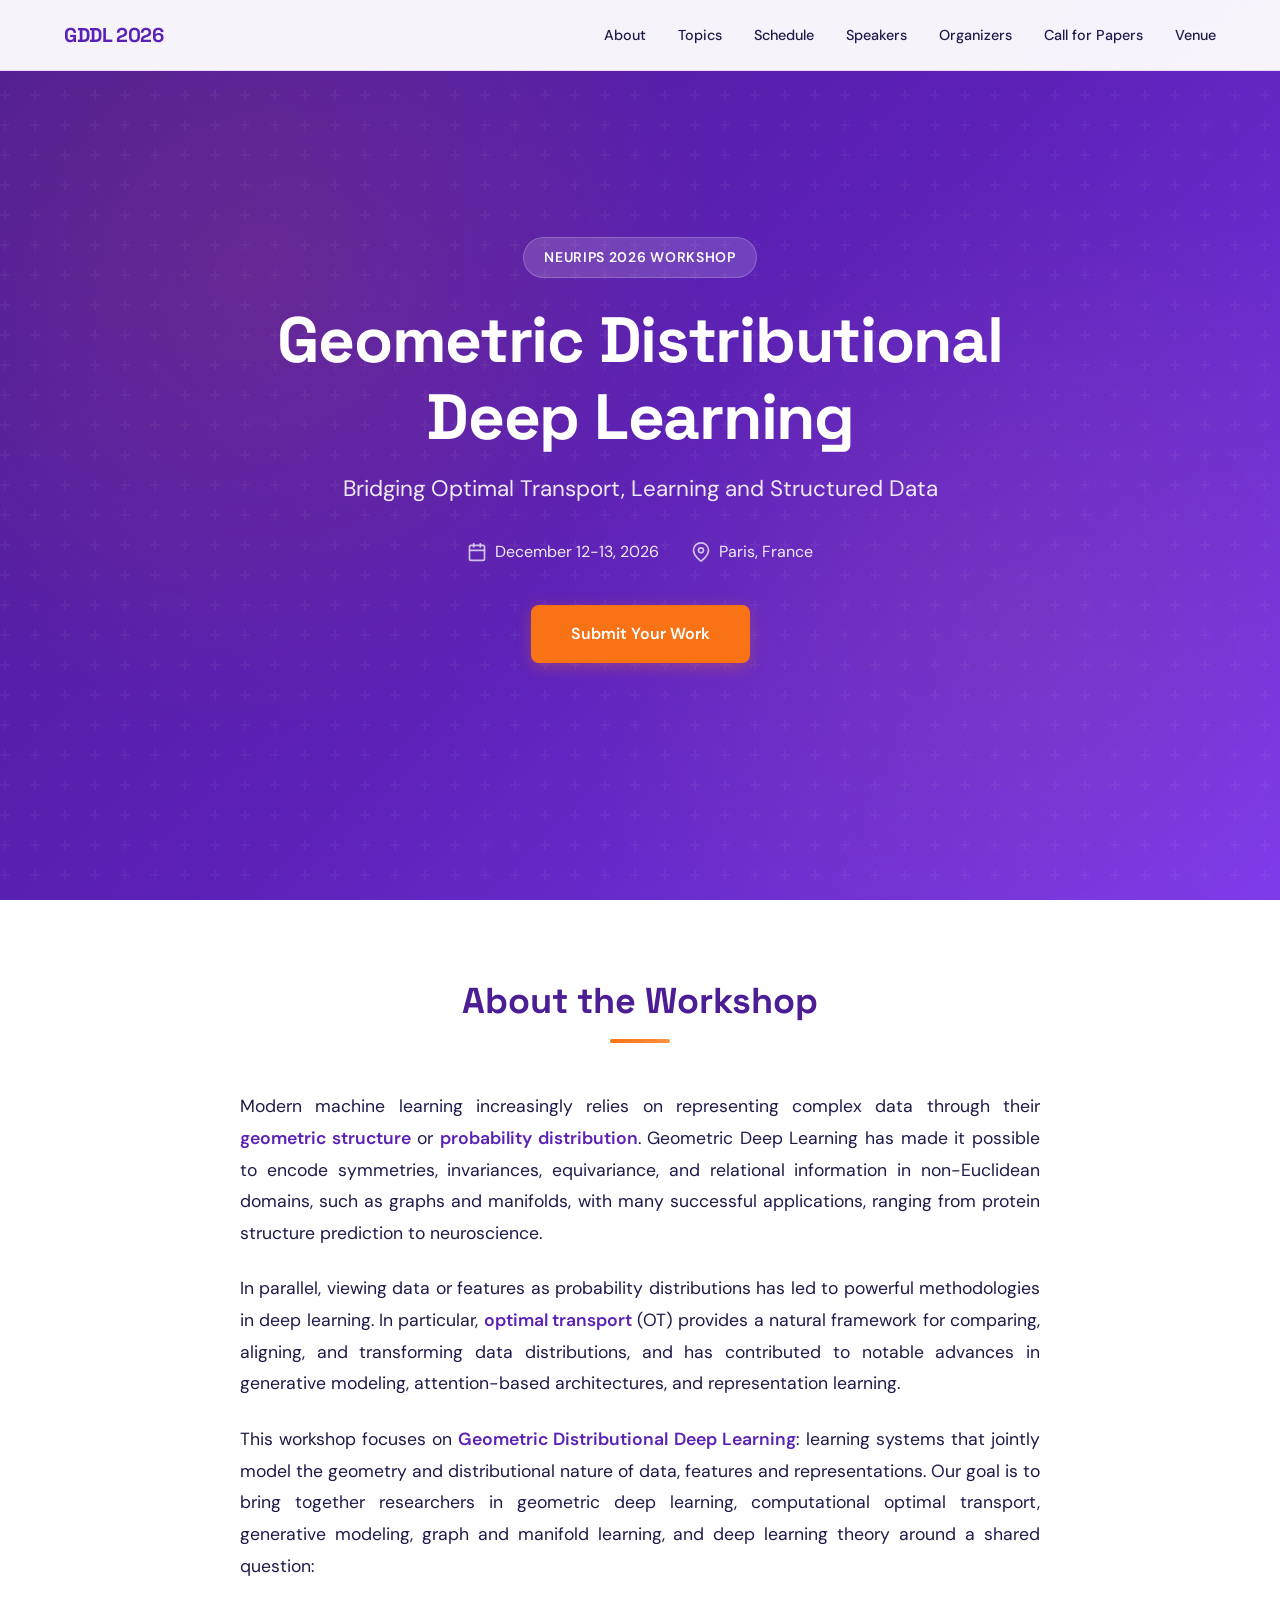
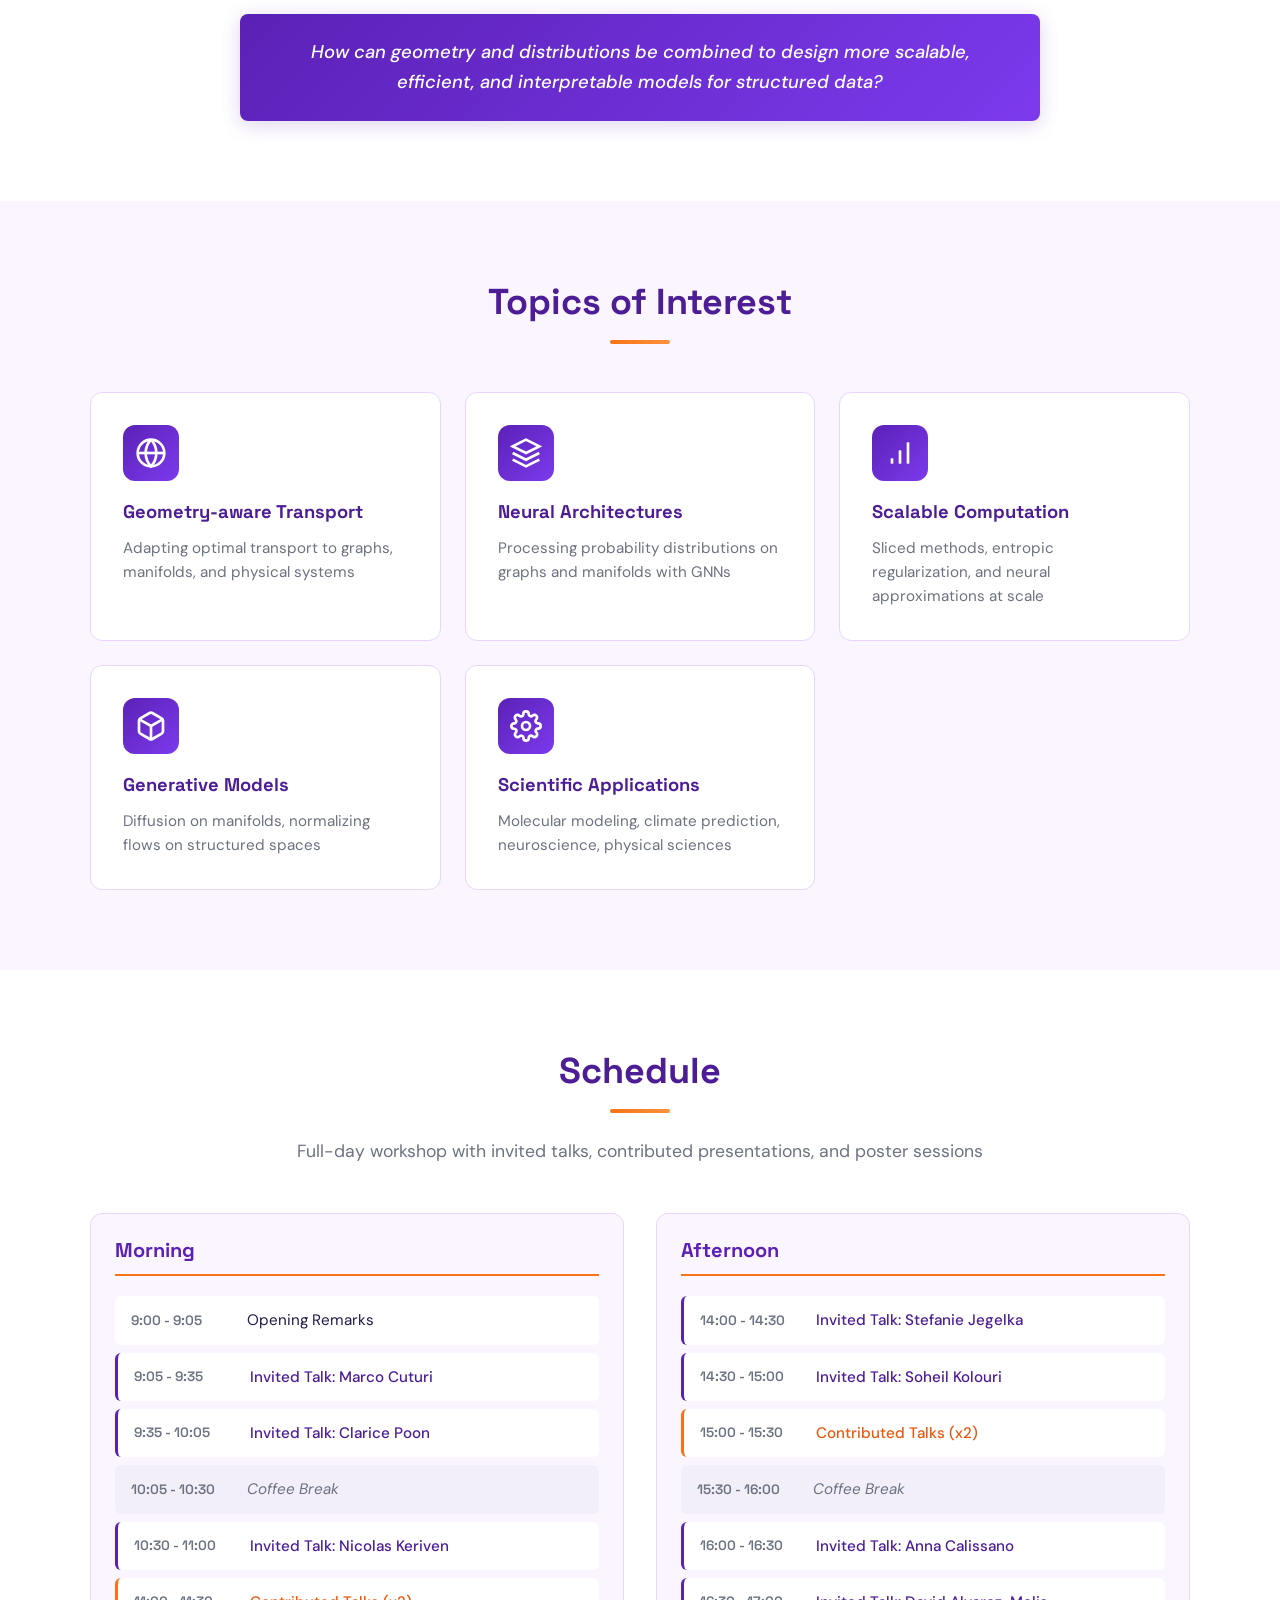
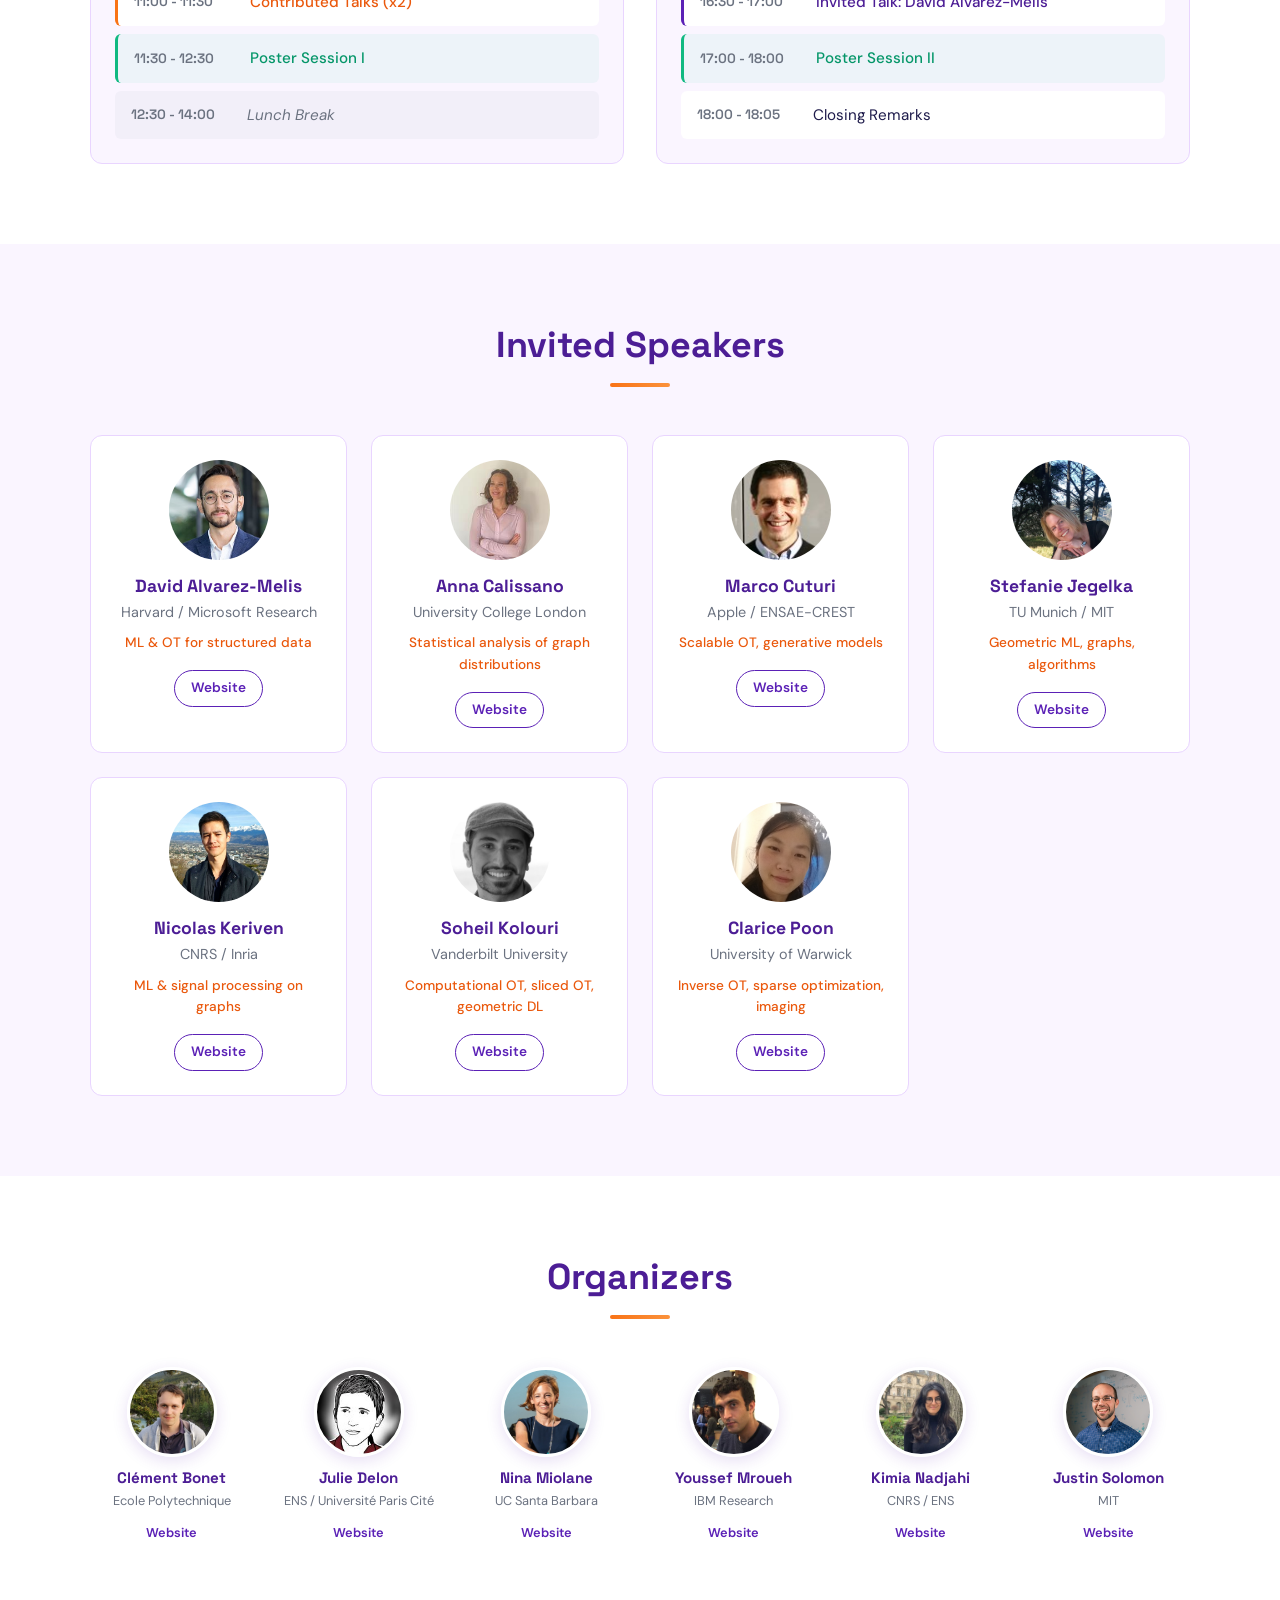
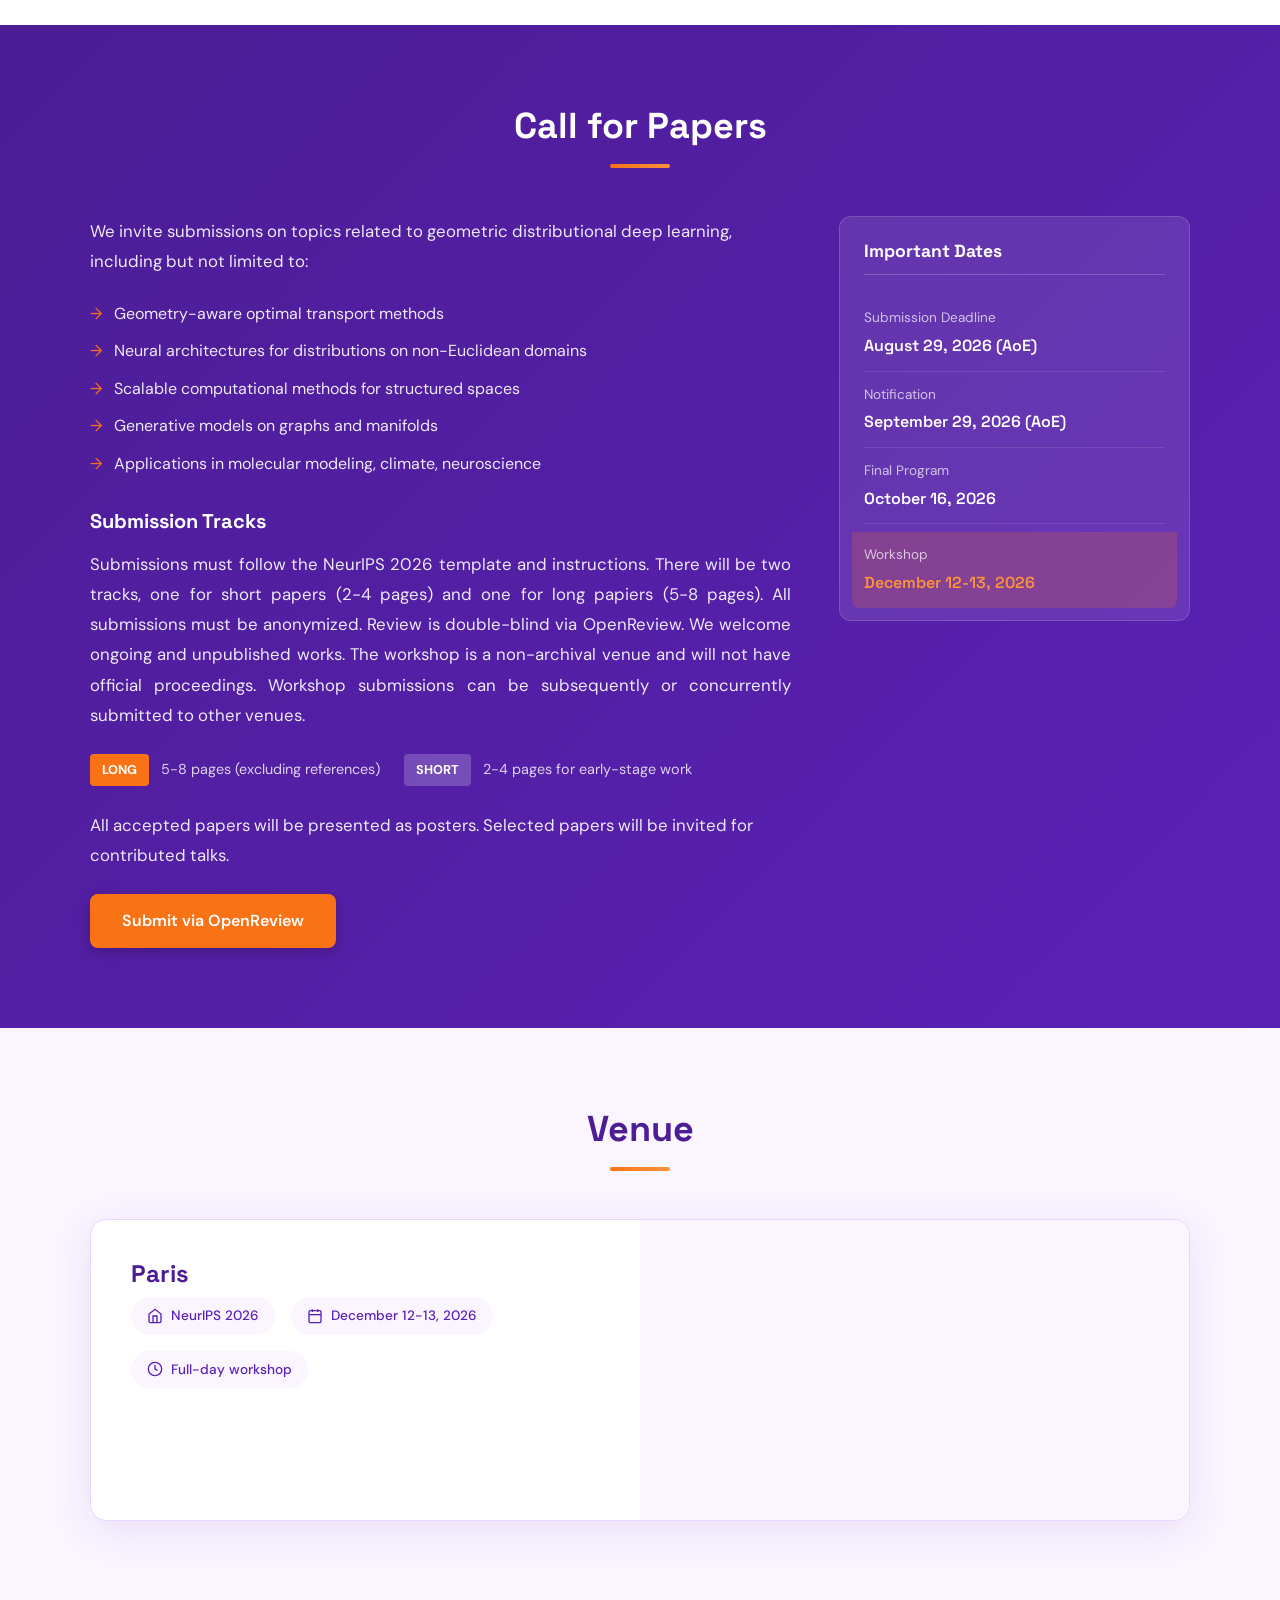
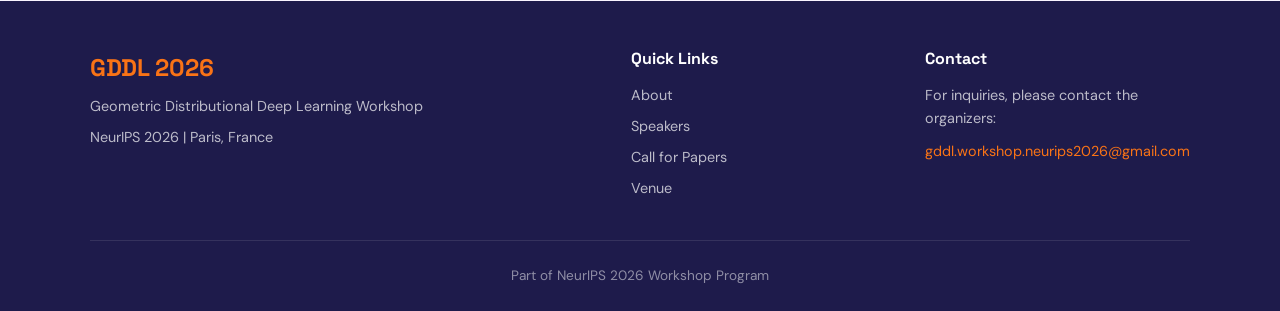
==== index.html @ f0dbcdb6 "move all to root move all to root" ====
<!DOCTYPE html>
<html lang="en">
<head>
    <meta charset="UTF-8">
    <meta name="viewport" content="width=device-width, initial-scale=1.0">
    <title>Geometric Distributional Deep Learning | NeurIPS 2026 Workshop</title>
    <link rel="preconnect" href="https://fonts.googleapis.com">
    <link rel="preconnect" href="https://fonts.gstatic.com" crossorigin>
    <link href="https://fonts.googleapis.com/css2?family=Space+Grotesk:wght@400;500;600;700&family=DM+Sans:wght@400;500;600&display=swap" rel="stylesheet">
    <link rel="stylesheet" href="css/style.css">
</head>
<body>
    <nav class="navbar">
        <div class="nav-container">
            <a href="#" class="nav-logo">GDDL 2026</a>
            <button class="nav-toggle" aria-label="Toggle navigation">
                <span></span>
                <span></span>
                <span></span>
            </button>
            <ul class="nav-menu">
                <li><a href="#about">About</a></li>
                <li><a href="#topics">Topics</a></li>
                <li><a href="#schedule">Schedule</a></li>
                <li><a href="#speakers">Speakers</a></li>
                <li><a href="#organizers">Organizers</a></li>
                <li><a href="#cfp">Call for Papers</a></li>
                <li><a href="#venue">Venue</a></li>
            </ul>
        </div>
    </nav>

    <header class="hero">
        <div class="hero-pattern"></div>
        <div class="hero-content">
            <div class="hero-badge">NeurIPS 2026 Workshop</div>
            <h1>Geometric Distributional Deep Learning</h1>
            <p class="hero-tagline">Bridging Optimal Transport, Learning and Structured Data</p>
            <div class="hero-details">
                <div class="detail-item">
                    <svg xmlns="http://www.w3.org/2000/svg" width="20" height="20" viewBox="0 0 24 24" fill="none" stroke="currentColor" stroke-width="2" stroke-linecap="round" stroke-linejoin="round"><rect x="3" y="4" width="18" height="18" rx="2" ry="2"></rect><line x1="16" y1="2" x2="16" y2="6"></line><line x1="8" y1="2" x2="8" y2="6"></line><line x1="3" y1="10" x2="21" y2="10"></line></svg>
                    <span>December 12-13, 2026</span>
                </div>
                <div class="detail-item">
                    <svg xmlns="http://www.w3.org/2000/svg" width="20" height="20" viewBox="0 0 24 24" fill="none" stroke="currentColor" stroke-width="2" stroke-linecap="round" stroke-linejoin="round"><path d="M21 10c0 7-9 13-9 13s-9-6-9-13a9 9 0 0 1 18 0z"></path><circle cx="12" cy="10" r="3"></circle></svg>
                    <span>Paris, France</span>
                </div>
            </div>
            <a href="#cfp" class="hero-cta">Submit Your Work</a>
        </div>
    </header>

    <section id="about" class="section about">
        <div class="container">
            <h2 class="section-title">About the Workshop</h2>
            <div class="about-content">
                <p style="text-align: justify;">Modern machine learning increasingly relies on representing complex data through their <strong>geometric structure</strong> or <strong>probability distribution</strong>. Geometric Deep Learning has made it possible to encode symmetries, invariances, equivariance, and relational information in non-Euclidean domains, such as graphs and manifolds, with many successful applications, ranging from protein structure prediction to neuroscience.</p>
                <p style="text-align: justify;">In parallel, viewing data or features as probability distributions has led to powerful methodologies in deep learning. In particular, <strong>optimal transport</strong> (OT) provides a natural framework for comparing, aligning, and transforming data distributions, and has contributed to notable advances in generative modeling, attention-based architectures, and representation learning.</p>
                <p style="text-align: justify;">This workshop focuses on <strong>Geometric Distributional Deep Learning</strong>: learning systems that jointly model the geometry and distributional nature of data, features and representations. Our goal is to bring together researchers in geometric deep learning, computational optimal transport, generative modeling, graph and manifold learning, and deep learning theory around a shared question:</p>
                <blockquote>How can geometry and distributions be combined to design more scalable, efficient, and interpretable models for structured data?</blockquote>
            </div>
        </div>
    </section>

    <section id="topics" class="section topics">
        <div class="container">
            <h2 class="section-title">Topics of Interest</h2>
            <div class="topics-grid">
                <div class="topic-card">
                    <div class="topic-icon">
                        <svg xmlns="http://www.w3.org/2000/svg" width="32" height="32" viewBox="0 0 24 24" fill="none" stroke="currentColor" stroke-width="2"><circle cx="12" cy="12" r="10"/><path d="M12 2a14.5 14.5 0 0 0 0 20 14.5 14.5 0 0 0 0-20"/><path d="M2 12h20"/></svg>
                    </div>
                    <h3>Geometry-aware Transport</h3>
                    <p>Adapting optimal transport to graphs, manifolds, and physical systems</p>
                </div>
                <div class="topic-card">
                    <div class="topic-icon">
                        <svg xmlns="http://www.w3.org/2000/svg" width="32" height="32" viewBox="0 0 24 24" fill="none" stroke="currentColor" stroke-width="2"><polygon points="12 2 2 7 12 12 22 7 12 2"/><polyline points="2 17 12 22 22 17"/><polyline points="2 12 12 17 22 12"/></svg>
                    </div>
                    <h3>Neural Architectures</h3>
                    <p>Processing probability distributions on graphs and manifolds with GNNs</p>
                </div>
                <div class="topic-card">
                    <div class="topic-icon">
                        <svg xmlns="http://www.w3.org/2000/svg" width="32" height="32" viewBox="0 0 24 24" fill="none" stroke="currentColor" stroke-width="2"><path d="M12 20V10"/><path d="M18 20V4"/><path d="M6 20v-4"/></svg>
                    </div>
                    <h3>Scalable Computation</h3>
                    <p>Sliced methods, entropic regularization, and neural approximations at scale</p>
                </div>
                <div class="topic-card">
                    <div class="topic-icon">
                        <svg xmlns="http://www.w3.org/2000/svg" width="32" height="32" viewBox="0 0 24 24" fill="none" stroke="currentColor" stroke-width="2"><path d="M21 16V8a2 2 0 0 0-1-1.73l-7-4a2 2 0 0 0-2 0l-7 4A2 2 0 0 0 3 8v8a2 2 0 0 0 1 1.73l7 4a2 2 0 0 0 2 0l7-4A2 2 0 0 0 21 16z"/><polyline points="3.27 6.96 12 12.01 20.73 6.96"/><line x1="12" y1="22.08" x2="12" y2="12"/></svg>
                    </div>
                    <h3>Generative Models</h3>
                    <p>Diffusion on manifolds, normalizing flows on structured spaces</p>
                </div>
                <div class="topic-card">
                    <div class="topic-icon">
                        <svg xmlns="http://www.w3.org/2000/svg" width="32" height="32" viewBox="0 0 24 24" fill="none" stroke="currentColor" stroke-width="2"><circle cx="12" cy="12" r="3"/><path d="M19.4 15a1.65 1.65 0 0 0 .33 1.82l.06.06a2 2 0 0 1 0 2.83 2 2 0 0 1-2.83 0l-.06-.06a1.65 1.65 0 0 0-1.82-.33 1.65 1.65 0 0 0-1 1.51V21a2 2 0 0 1-2 2 2 2 0 0 1-2-2v-.09A1.65 1.65 0 0 0 9 19.4a1.65 1.65 0 0 0-1.82.33l-.06.06a2 2 0 0 1-2.83 0 2 2 0 0 1 0-2.83l.06-.06a1.65 1.65 0 0 0 .33-1.82 1.65 1.65 0 0 0-1.51-1H3a2 2 0 0 1-2-2 2 2 0 0 1 2-2h.09A1.65 1.65 0 0 0 4.6 9a1.65 1.65 0 0 0-.33-1.82l-.06-.06a2 2 0 0 1 0-2.83 2 2 0 0 1 2.83 0l.06.06a1.65 1.65 0 0 0 1.82.33H9a1.65 1.65 0 0 0 1-1.51V3a2 2 0 0 1 2-2 2 2 0 0 1 2 2v.09a1.65 1.65 0 0 0 1 1.51 1.65 1.65 0 0 0 1.82-.33l.06-.06a2 2 0 0 1 2.83 0 2 2 0 0 1 0 2.83l-.06.06a1.65 1.65 0 0 0-.33 1.82V9a1.65 1.65 0 0 0 1.51 1H21a2 2 0 0 1 2 2 2 2 0 0 1-2 2h-.09a1.65 1.65 0 0 0-1.51 1z"/></svg>
                    </div>
                    <h3>Scientific Applications</h3>
                    <p>Molecular modeling, climate prediction, neuroscience, physical sciences</p>
                </div>
            </div>
        </div>
    </section>

    <section id="schedule" class="section schedule">
        <div class="container">
            <h2 class="section-title">Schedule</h2>
            <p class="schedule-subtitle">Full-day workshop with invited talks, contributed presentations, and poster sessions</p>

            <div class="schedule-grid">
                <div class="schedule-block">
                    <h3 class="schedule-block-title">Morning</h3>
                    <div class="schedule-items">
                        <div class="schedule-item">
                            <span class="time">9:00 - 9:05</span>
                            <span class="event">Opening Remarks</span>
                        </div>
                        <div class="schedule-item invited">
                            <span class="time">9:05 - 9:35</span>
                            <span class="event">Invited Talk: Marco Cuturi</span>
                        </div>
                        <div class="schedule-item invited">
                            <span class="time">9:35 - 10:05</span>
                            <span class="event">Invited Talk: Clarice Poon</span>
                        </div>
                        <div class="schedule-item break">
                            <span class="time">10:05 - 10:30</span>
                            <span class="event">Coffee Break</span>
                        </div>
                        <div class="schedule-item invited">
                            <span class="time">10:30 - 11:00</span>
                            <span class="event">Invited Talk: Nicolas Keriven</span>
                        </div>
                        <div class="schedule-item contributed">
                            <span class="time">11:00 - 11:30</span>
                            <span class="event">Contributed Talks (x2)</span>
                        </div>
                        <div class="schedule-item poster">
                            <span class="time">11:30 - 12:30</span>
                            <span class="event">Poster Session I</span>
                        </div>
                        <div class="schedule-item break">
                            <span class="time">12:30 - 14:00</span>
                            <span class="event">Lunch Break</span>
                        </div>
                    </div>
                </div>

                <div class="schedule-block">
                    <h3 class="schedule-block-title">Afternoon</h3>
                    <div class="schedule-items">
                        <div class="schedule-item invited">
                            <span class="time">14:00 - 14:30</span>
                            <span class="event">Invited Talk: Stefanie Jegelka</span>
                        </div>
                        <div class="schedule-item invited">
                            <span class="time">14:30 - 15:00</span>
                            <span class="event">Invited Talk: Soheil Kolouri</span>
                        </div>
                        <div class="schedule-item contributed">
                            <span class="time">15:00 - 15:30</span>
                            <span class="event">Contributed Talks (x2)</span>
                        </div>
                        <div class="schedule-item break">
                            <span class="time">15:30 - 16:00</span>
                            <span class="event">Coffee Break</span>
                        </div>
                        <div class="schedule-item invited">
                            <span class="time">16:00 - 16:30</span>
                            <span class="event">Invited Talk: Anna Calissano</span>
                        </div>
                        <div class="schedule-item invited">
                            <span class="time">16:30 - 17:00</span>
                            <span class="event">Invited Talk: David Alvarez-Melis</span>
                        </div>
                        <div class="schedule-item poster">
                            <span class="time">17:00 - 18:00</span>
                            <span class="event">Poster Session II</span>
                        </div>
                        <div class="schedule-item">
                            <span class="time">18:00 - 18:05</span>
                            <span class="event">Closing Remarks</span>
                        </div>
                    </div>
                </div>
            </div>
        </div>
    </section>

    <section id="speakers" class="section speakers">
        <div class="container">
            <h2 class="section-title">Invited Speakers</h2>
            <div class="speakers-grid">
                <div class="speaker-card">
                    <div class="speaker-photo" style="background-image: url('images/speakers/david_alvarez_melis.jpg');">
                        <span class="speaker-initials">DA</span>
                    </div>
                    <h3>David Alvarez-Melis</h3>
                    <p class="speaker-affiliation">Harvard / Microsoft Research</p>
                    <p class="speaker-topic">ML & OT for structured data</p>
                    <a href="https://dmelis.github.io/" target="_blank" class="speaker-link">Website</a>
                </div>

                <div class="speaker-card">
                    <div class="speaker-photo" style="background-image: url('images/speakers/anna_calissano.jpg');">
                        <span class="speaker-initials">AC</span>
                    </div>
                    <h3>Anna Calissano</h3>
                    <p class="speaker-affiliation">University College London</p>
                    <p class="speaker-topic">Statistical analysis of graph distributions</p>
                    <a href="https://annacalissano.com/" target="_blank" class="speaker-link">Website</a>
                </div>

                <div class="speaker-card">
                    <div class="speaker-photo" style="background-image: url('images/speakers/marco_cuturi.jpg');">
                        <span class="speaker-initials">MC</span>
                    </div>
                    <h3>Marco Cuturi</h3>
                    <p class="speaker-affiliation">Apple / ENSAE-CREST</p>
                    <p class="speaker-topic">Scalable OT, generative models</p>
                    <a href="https://marcocuturi.net/" target="_blank" class="speaker-link">Website</a>
                </div>

                <div class="speaker-card">
                    <div class="speaker-photo" style="background-image: url('images/speakers/stefanie_jegelka.jpg');">
                        <span class="speaker-initials">SJ</span>
                    </div>
                    <h3>Stefanie Jegelka</h3>
                    <p class="speaker-affiliation">TU Munich / MIT</p>
                    <p class="speaker-topic">Geometric ML, graphs, algorithms</p>
                    <a href="https://people.csail.mit.edu/stefje/" target="_blank" class="speaker-link">Website</a>
                </div>

                <div class="speaker-card">
                    <div class="speaker-photo" style="background-image: url('images/speakers/nicolas_keriven.jpg');">
                        <span class="speaker-initials">NK</span>
                    </div>
                    <h3>Nicolas Keriven</h3>
                    <p class="speaker-affiliation">CNRS / Inria</p>
                    <p class="speaker-topic">ML & signal processing on graphs</p>
                    <a href="https://nkeriven.github.io/" target="_blank" class="speaker-link">Website</a>
                </div>

                <div class="speaker-card">
                    <div class="speaker-photo" style="background-image: url('images/speakers/soheil_kolouri.jpg');">
                        <span class="speaker-initials">SK</span>
                    </div>
                    <h3>Soheil Kolouri</h3>
                    <p class="speaker-affiliation">Vanderbilt University</p>
                    <p class="speaker-topic">Computational OT, sliced OT, geometric DL</p>
                    <a href="https://skolouri.github.io/" target="_blank" class="speaker-link">Website</a>
                </div>

                <div class="speaker-card">
                    <div class="speaker-photo" style="background-image: url('images/speakers/clarice_poon.jpg');">
                        <span class="speaker-initials">CP</span>
                    </div>
                    <h3>Clarice Poon</h3>
                    <p class="speaker-affiliation">University of Warwick</p>
                    <p class="speaker-topic">Inverse OT, sparse optimization, imaging</p>
                    <a href="https://cmhsp2.github.io/" target="_blank" class="speaker-link">Website</a>
                </div>
            </div>
        </div>
    </section>

    <section id="organizers" class="section organizers">
        <div class="container">
            <h2 class="section-title">Organizers</h2>
            <div class="organizers-grid">
                <div class="organizer-card">
                    <div class="organizer-photo" style="background-image: url('images/organizers/clement_bonet.jpg');">
                        <span class="organizer-initials">CB</span>
                    </div>
                    <h3>Clément Bonet</h3>
                    <p class="organizer-affiliation">Ecole Polytechnique</p>
                    <a href="https://clbonet.github.io/" target="_blank" class="organizer-link">Website</a>
                </div>

                <div class="organizer-card">
                    <div class="organizer-photo" style="background-image: url('images/organizers/julie_delon.jpg');">
                        <span class="organizer-initials">JD</span>
                    </div>
                    <h3>Julie Delon</h3>
                    <p class="organizer-affiliation">ENS / Université Paris Cité</p>
                    <a href="https://judelo.github.io/" target="_blank" class="organizer-link">Website</a>
                </div>

                <div class="organizer-card">
                    <div class="organizer-photo" style="background-image: url('images/organizers/nina_miolane.jpg');">
                        <span class="organizer-initials">NM</span>
                    </div>
                    <h3>Nina Miolane</h3>
                    <p class="organizer-affiliation">UC Santa Barbara</p>
                    <a href="https://www.ninamiolane.com/" target="_blank" class="organizer-link">Website</a>
                </div>

                <div class="organizer-card">
                    <div class="organizer-photo" style="background-image: url('images/organizers/youssef_mroueh.jpg');">
                        <span class="organizer-initials">YM</span>
                    </div>
                    <h3>Youssef Mroueh</h3>
                    <p class="organizer-affiliation">IBM Research</p>
                    <a href="https://research.ibm.com/people/youssef-mroueh" target="_blank" class="organizer-link">Website</a>
                </div>

                <div class="organizer-card">
                    <div class="organizer-photo" style="background-image: url('images/organizers/kimia_nadjahi.jpg');">
                        <span class="organizer-initials">KN</span>
                    </div>
                    <h3>Kimia Nadjahi</h3>
                    <p class="organizer-affiliation">CNRS / ENS</p>
                    <a href="https://kimiandj.github.io/" target="_blank" class="organizer-link">Website</a>
                </div>

                <div class="organizer-card">
                    <div class="organizer-photo" style="background-image: url('images/organizers/justin_solomon.jpg');">
                        <span class="organizer-initials">JS</span>
                    </div>
                    <h3>Justin Solomon</h3>
                    <p class="organizer-affiliation">MIT</p>
                    <a href="https://people.csail.mit.edu/jsolomon/" target="_blank" class="organizer-link">Website</a>
                </div>
            </div>
        </div>
    </section>

    <section id="cfp" class="section cfp">
        <div class="container">
            <h2 class="section-title">Call for Papers</h2>
            <div class="cfp-content">
                <div class="cfp-main">
                    <p>We invite submissions on topics related to geometric distributional deep learning, including but not limited to:</p>
                    <ul>
                        <li>Geometry-aware optimal transport methods</li>
                        <li>Neural architectures for distributions on non-Euclidean domains</li>
                        <li>Scalable computational methods for structured spaces</li>
                        <li>Generative models on graphs and manifolds</li>
                        <li>Applications in molecular modeling, climate, neuroscience</li>
                    </ul>

                    <h3>Submission Tracks</h3>
                    <p class="cfp-note" style="text-align: justify;">Submissions must follow the <a href="https://neurips.cc/Conferences/2026/CallForPapers" target="_blank">NeurIPS 2026</a> template and instructions. There will be two tracks, one for short papers (2-4 pages) and one for long papiers (5-8 pages). All submissions must be anonymized. Review is double-blind via OpenReview. We welcome ongoing and unpublished works. The workshop is a non-archival venue and will not have official proceedings. Workshop submissions can be subsequently or concurrently submitted to other venues.</p>
                    <div class="tracks">
                        <div class="track">
                            <span class="track-badge long">Long</span>
                            <span class="track-desc">5-8 pages (excluding references)</span>
                        </div>
                        <div class="track">
                            <span class="track-badge short">Short</span>
                            <span class="track-desc">2-4 pages for early-stage work</span>
                        </div>
                    </div>
                    <p class="cfp-note">All accepted papers will be presented as posters. Selected papers will be invited for contributed talks.</p>

                    <a href="#" class="cfp-button">Submit via OpenReview</a>
                </div>

                <div class="cfp-dates">
                    <h3>Important Dates</h3>
                    <div class="date-item">
                        <span class="date-label">Submission Deadline</span>
                        <span class="date-value">August 29, 2026 (AoE)</span>
                    </div>
                    <div class="date-item">
                        <span class="date-label">Notification</span>
                        <span class="date-value">September 29, 2026 (AoE)</span>
                    </div>
                    <div class="date-item">
                        <span class="date-label">Final Program</span>
                        <span class="date-value">October 16, 2026</span>
                    </div>
                    <div class="date-item highlight">
                        <span class="date-label">Workshop</span>
                        <span class="date-value">December 12-13, 2026</span>
                    </div>
                </div>
            </div>
        </div>
    </section>

    <section id="venue" class="section venue">
        <div class="container">
            <h2 class="section-title">Venue</h2>
            <div class="venue-card">
                <div class="venue-info">
                    <h3>Paris</h3>
<!--                    <h3>Palais des Congrès de Paris</h3>
                    <p class="venue-address">2 Place de la Porte Maillot, 75017 Paris, France</p>
                    <p class="venue-desc">NeurIPS 2026 will be held at the Palais des Congrès de Paris, one of Europe's largest and most modern convention centers. Located in the 17th arrondissement near the Arc de Triomphe, it offers excellent public transport access via Metro Line 1 (Porte Maillot station) and RER C.</p>-->
                    <div class="venue-features">
                        <span class="venue-feature">
                            <svg xmlns="http://www.w3.org/2000/svg" width="16" height="16" viewBox="0 0 24 24" fill="none" stroke="currentColor" stroke-width="2"><path d="M3 9l9-7 9 7v11a2 2 0 0 1-2 2H5a2 2 0 0 1-2-2z"/><polyline points="9 22 9 12 15 12 15 22"/></svg>
                            NeurIPS 2026
                        </span>
                        <span class="venue-feature">
                            <svg xmlns="http://www.w3.org/2000/svg" width="16" height="16" viewBox="0 0 24 24" fill="none" stroke="currentColor" stroke-width="2"><rect x="3" y="4" width="18" height="18" rx="2" ry="2"/><line x1="16" y1="2" x2="16" y2="6"/><line x1="8" y1="2" x2="8" y2="6"/><line x1="3" y1="10" x2="21" y2="10"/></svg>
                            December 12-13, 2026
                        </span>
                        <span class="venue-feature">
                            <svg xmlns="http://www.w3.org/2000/svg" width="16" height="16" viewBox="0 0 24 24" fill="none" stroke="currentColor" stroke-width="2"><circle cx="12" cy="12" r="10"/><polyline points="12 6 12 12 16 14"/></svg>
                            Full-day workshop
                        </span>
                    </div>
                </div>
                <div class="venue-map">
                    <iframe
                        src="https://www.google.com/maps/embed?pb=!1m18!1m12!1m3!1d2623.5!2d2.2831!3d48.8782!2m3!1f0!2f0!3f0!3m2!1i1024!2i768!4f13.1!3m3!1m2!1s0x47e66f9a4c7f1f6d%3A0x1e3a3b4c5d6e7f8a!2sPalais%20des%20Congr%C3%A8s%20de%20Paris!5e0!3m2!1sen!2sfr!4v1689000000000!5m2!1sen!2sfr"
                        width="100%"
                        height="100%"
                        style="border:0;"
                        allowfullscreen=""
                        loading="lazy"
                        referrerpolicy="no-referrer-when-downgrade">
                    </iframe>
                </div>
            </div>
        </div>
    </section>

    <footer class="footer">
        <div class="container">
            <div class="footer-content">
                <div class="footer-brand">
                    <span class="footer-logo">GDDL 2026</span>
                    <p>Geometric Distributional Deep Learning Workshop</p>
                    <p>NeurIPS 2026 | Paris, France</p>
                </div>
                <div class="footer-links">
                    <h4>Quick Links</h4>
                    <a href="#about">About</a>
                    <a href="#speakers">Speakers</a>
                    <a href="#cfp">Call for Papers</a>
                    <a href="#venue">Venue</a>
                </div>
                <div class="footer-contact">
                    <h4>Contact</h4>
                    <p>For inquiries, please contact the organizers:</p>
                    <a href="mailto:gddl.workshop.neurips2026@gmail.com">gddl.workshop.neurips2026@gmail.com</a>
                </div>
            </div>
            <div class="footer-bottom">
                <p>Part of NeurIPS 2026 Workshop Program</p>
            </div>
        </div>
    </footer>

    <script src="js/main.js"></script>
</body>
</html>
---- css/style.css ----
/* ===== CSS Variables - Purple & Coral Theme ===== */
:root {
    --primary: #5b21b6;
    --primary-light: #7c3aed;
    --primary-dark: #4c1d95;
    --accent: #f97316;
    --accent-light: #fb923c;
    --accent-dark: #ea580c;
    --text: #1e1b4b;
    --text-light: #4338ca;
    --text-muted: #6b7280;
    --background: #faf5ff;
    --surface: #ffffff;
    --border: #e9d5ff;
}

/* ===== Reset & Base ===== */
*, *::before, *::after {
    margin: 0;
    padding: 0;
    box-sizing: border-box;
}

html {
    scroll-behavior: smooth;
}

body {
    font-family: 'DM Sans', -apple-system, BlinkMacSystemFont, sans-serif;
    background-color: var(--background);
    color: var(--text);
    line-height: 1.6;
}

h1, h2, h3, h4, h5, h6 {
    font-family: 'Space Grotesk', sans-serif;
    font-weight: 700;
    line-height: 1.2;
}

a {
    text-decoration: none;
    color: inherit;
}

img {
    max-width: 100%;
    height: auto;
}

/* ===== Navigation ===== */
.navbar {
    position: fixed;
    top: 0;
    left: 0;
    right: 0;
    z-index: 1000;
    background: rgba(255, 255, 255, 0.95);
    backdrop-filter: blur(10px);
    border-bottom: 1px solid var(--border);
    transition: box-shadow 0.3s ease;
}

.nav-container {
    max-width: 1200px;
    margin: 0 auto;
    padding: 0 1.5rem;
    display: flex;
    justify-content: space-between;
    align-items: center;
    height: 70px;
}

.nav-logo {
    font-family: 'Space Grotesk', sans-serif;
    font-size: 1.25rem;
    font-weight: 700;
    color: var(--primary);
    letter-spacing: -0.02em;
}

.nav-menu {
    display: flex;
    list-style: none;
    gap: 2rem;
}

.nav-menu a {
    font-size: 0.9rem;
    font-weight: 500;
    color: var(--text);
    transition: color 0.2s ease;
}

.nav-menu a:hover {
    color: var(--primary);
}

.nav-toggle {
    display: none;
    flex-direction: column;
    gap: 5px;
    background: none;
    border: none;
    cursor: pointer;
    padding: 5px;
}

.nav-toggle span {
    width: 24px;
    height: 2px;
    background: var(--text);
    transition: all 0.3s ease;
}

/* ===== Hero Section ===== */
.hero {
    position: relative;
    min-height: 100vh;
    display: flex;
    align-items: center;
    justify-content: center;
    background: linear-gradient(135deg, var(--primary-dark) 0%, var(--primary) 50%, var(--primary-light) 100%);
    overflow: hidden;
}

.hero-pattern {
    position: absolute;
    inset: 0;
    background-image:
        radial-gradient(circle at 20% 30%, rgba(249, 115, 22, 0.15) 0%, transparent 40%),
        radial-gradient(circle at 80% 70%, rgba(251, 146, 60, 0.1) 0%, transparent 40%),
        url("data:image/svg+xml,%3Csvg width='60' height='60' viewBox='0 0 60 60' xmlns='http://www.w3.org/2000/svg'%3E%3Cg fill='none' fill-rule='evenodd'%3E%3Cg fill='%23ffffff' fill-opacity='0.05'%3E%3Cpath d='M36 34v-4h-2v4h-4v2h4v4h2v-4h4v-2h-4zm0-30V0h-2v4h-4v2h4v4h2V6h4V4h-4zM6 34v-4H4v4H0v2h4v4h2v-4h4v-2H6zM6 4V0H4v4H0v2h4v4h2V6h4V4H6z'/%3E%3C/g%3E%3C/g%3E%3C/svg%3E");
    opacity: 0.8;
}

.hero-content {
    position: relative;
    z-index: 1;
    text-align: center;
    padding: 2rem;
    max-width: 900px;
}

.hero-badge {
    display: inline-block;
    background: rgba(255, 255, 255, 0.15);
    color: white;
    padding: 0.5rem 1.25rem;
    border-radius: 50px;
    font-size: 0.875rem;
    font-weight: 600;
    letter-spacing: 0.05em;
    text-transform: uppercase;
    margin-bottom: 1.5rem;
    border: 1px solid rgba(255, 255, 255, 0.2);
}

.hero h1 {
    font-size: clamp(2.5rem, 6vw, 4rem);
    color: white;
    margin-bottom: 1rem;
    letter-spacing: -0.02em;
}

.hero-tagline {
    font-size: clamp(1.1rem, 2.5vw, 1.4rem);
    color: rgba(255, 255, 255, 0.9);
    margin-bottom: 2rem;
    font-weight: 400;
}

.hero-details {
    display: flex;
    justify-content: center;
    gap: 2rem;
    margin-bottom: 2.5rem;
    flex-wrap: wrap;
}

.detail-item {
    display: flex;
    align-items: center;
    gap: 0.5rem;
    color: rgba(255, 255, 255, 0.9);
    font-size: 1rem;
}

.detail-item svg {
    opacity: 0.8;
}

.hero-cta {
    display: inline-block;
    background: var(--accent);
    color: white;
    padding: 1rem 2.5rem;
    border-radius: 8px;
    font-weight: 600;
    font-size: 1rem;
    transition: all 0.3s ease;
    box-shadow: 0 4px 15px rgba(249, 115, 22, 0.3);
}

.hero-cta:hover {
    background: var(--accent-light);
    transform: translateY(-2px);
    box-shadow: 0 6px 20px rgba(249, 115, 22, 0.4);
}

/* ===== Mobile Navigation ===== */
@media (max-width: 768px) {
    .nav-toggle {
        display: flex;
    }

    .nav-menu {
        position: fixed;
        top: 70px;
        left: 0;
        right: 0;
        background: white;
        flex-direction: column;
        padding: 1.5rem;
        gap: 0;
        border-bottom: 1px solid var(--border);
        transform: translateY(-100%);
        opacity: 0;
        visibility: hidden;
        transition: all 0.3s ease;
    }

    .nav-menu.active {
        transform: translateY(0);
        opacity: 1;
        visibility: visible;
    }

    .nav-menu li {
        border-bottom: 1px solid var(--border);
    }

    .nav-menu li:last-child {
        border-bottom: none;
    }

    .nav-menu a {
        display: block;
        padding: 1rem 0;
    }

    .nav-toggle.active span:nth-child(1) {
        transform: rotate(45deg) translate(5px, 5px);
    }

    .nav-toggle.active span:nth-child(2) {
        opacity: 0;
    }

    .nav-toggle.active span:nth-child(3) {
        transform: rotate(-45deg) translate(5px, -5px);
    }
}

/* ===== Common Section Styles ===== */
.section {
    padding: 5rem 1.5rem;
}

.container {
    max-width: 1100px;
    margin: 0 auto;
}

.section-title {
    font-size: 2.25rem;
    color: var(--primary-dark);
    text-align: center;
    margin-bottom: 3rem;
    position: relative;
}

.section-title::after {
    content: '';
    display: block;
    width: 60px;
    height: 4px;
    background: linear-gradient(90deg, var(--accent), var(--accent-light));
    margin: 1rem auto 0;
    border-radius: 2px;
}

/* ===== About Section ===== */
.about {
    background: var(--surface);
}

.about-content {
    max-width: 800px;
    margin: 0 auto;
}

.about-content p {
    font-size: 1.1rem;
    color: var(--text);
    margin-bottom: 1.5rem;
    line-height: 1.8;
}

.about-content strong {
    color: var(--primary);
    font-weight: 600;
}

.about-content blockquote {
    background: linear-gradient(135deg, var(--primary) 0%, var(--primary-light) 100%);
    color: white;
    padding: 1.5rem 2rem;
    border-radius: 8px;
    font-size: 1.15rem;
    font-style: italic;
    font-weight: 500;
    margin: 2rem 0 0;
    text-align: center;
    box-shadow: 0 4px 20px rgba(91, 33, 182, 0.2);
}

/* ===== Topics Section ===== */
.topics {
    background: var(--background);
}

.topics-grid {
    display: grid;
    grid-template-columns: repeat(auto-fit, minmax(280px, 1fr));
    gap: 1.5rem;
}

.topic-card {
    background: var(--surface);
    padding: 2rem;
    border-radius: 12px;
    border: 1px solid var(--border);
    transition: all 0.3s ease;
}

.topic-card:hover {
    transform: translateY(-4px);
    box-shadow: 0 10px 30px rgba(91, 33, 182, 0.1);
    border-color: var(--primary-light);
}

.topic-icon {
    width: 56px;
    height: 56px;
    background: linear-gradient(135deg, var(--primary) 0%, var(--primary-light) 100%);
    border-radius: 12px;
    display: flex;
    align-items: center;
    justify-content: center;
    margin-bottom: 1.25rem;
    color: white;
}

.topic-card h3 {
    font-size: 1.15rem;
    color: var(--primary-dark);
    margin-bottom: 0.75rem;
}

.topic-card p {
    font-size: 0.95rem;
    color: var(--text-muted);
    line-height: 1.6;
}

/* ===== Schedule Section ===== */
.schedule {
    background: var(--surface);
}

.schedule-subtitle {
    text-align: center;
    color: var(--text-muted);
    font-size: 1.1rem;
    margin-top: -1.5rem;
    margin-bottom: 3rem;
}

.schedule-grid {
    display: grid;
    grid-template-columns: repeat(auto-fit, minmax(400px, 1fr));
    gap: 2rem;
}

.schedule-block {
    background: var(--background);
    border-radius: 12px;
    padding: 1.5rem;
    border: 1px solid var(--border);
}

.schedule-block-title {
    font-size: 1.25rem;
    color: var(--primary);
    margin-bottom: 1.25rem;
    padding-bottom: 0.75rem;
    border-bottom: 2px solid var(--accent);
}

.schedule-items {
    display: flex;
    flex-direction: column;
    gap: 0.5rem;
}

.schedule-item {
    display: flex;
    gap: 1rem;
    padding: 0.75rem 1rem;
    border-radius: 6px;
    background: var(--surface);
    align-items: center;
}

.schedule-item .time {
    font-size: 0.85rem;
    font-weight: 600;
    color: var(--text-muted);
    min-width: 100px;
    font-family: 'Space Grotesk', sans-serif;
}

.schedule-item .event {
    font-size: 0.95rem;
    color: var(--text);
}

.schedule-item.invited {
    border-left: 3px solid var(--primary);
}

.schedule-item.invited .event {
    color: var(--primary-dark);
    font-weight: 500;
}

.schedule-item.contributed {
    border-left: 3px solid var(--accent);
}

.schedule-item.contributed .event {
    color: var(--accent-dark);
    font-weight: 500;
}

.schedule-item.poster {
    border-left: 3px solid #10b981;
    background: rgba(16, 185, 129, 0.05);
}

.schedule-item.poster .event {
    color: #059669;
    font-weight: 500;
}

.schedule-item.break {
    background: rgba(107, 114, 128, 0.05);
}

.schedule-item.break .event {
    color: var(--text-muted);
    font-style: italic;
}

@media (max-width: 500px) {
    .schedule-grid {
        grid-template-columns: 1fr;
    }

    .schedule-item {
        flex-direction: column;
        align-items: flex-start;
        gap: 0.25rem;
    }

    .schedule-item .time {
        min-width: auto;
    }
}

/* ===== Speakers Section ===== */
.speakers {
    background: var(--background);
}

.speakers-grid {
    display: grid;
    grid-template-columns: repeat(auto-fit, minmax(240px, 1fr));
    gap: 1.5rem;
}

.speaker-card {
    background: var(--surface);
    border-radius: 12px;
    padding: 1.5rem;
    text-align: center;
    border: 1px solid var(--border);
    transition: all 0.3s ease;
}

.speaker-card:hover {
    transform: translateY(-4px);
    box-shadow: 0 10px 30px rgba(91, 33, 182, 0.1);
}

.speaker-photo {
    width: 100px;
    height: 100px;
    border-radius: 50%;
    margin: 0 auto 1rem;
    background: linear-gradient(135deg, var(--primary) 0%, var(--primary-light) 100%);
    display: flex;
    align-items: center;
    justify-content: center;
    background-size: cover;
    background-position: center;
    position: relative;
    overflow: hidden;
}

.speaker-initials {
    color: white;
    font-family: 'Space Grotesk', sans-serif;
    font-size: 1.5rem;
    font-weight: 700;
    position: absolute;
    z-index: 0;
}

.speaker-photo[style*="url"] .speaker-initials {
    display: none;
}

.speaker-card h3 {
    font-size: 1.1rem;
    color: var(--primary-dark);
    margin-bottom: 0.25rem;
}

.speaker-affiliation {
    font-size: 0.9rem;
    color: var(--text-muted);
    margin-bottom: 0.5rem;
}

.speaker-topic {
    font-size: 0.85rem;
    color: var(--accent-dark);
    font-weight: 500;
    margin-bottom: 1rem;
}

.speaker-link {
    display: inline-block;
    font-size: 0.85rem;
    color: var(--primary);
    font-weight: 600;
    padding: 0.4rem 1rem;
    border: 1px solid var(--primary);
    border-radius: 20px;
    transition: all 0.2s ease;
}

.speaker-link:hover {
    background: var(--primary);
    color: white;
}

/* ===== Organizers Section ===== */
.organizers {
    background: var(--surface);
}

.organizers-grid {
    display: grid;
    grid-template-columns: repeat(6, 1fr);
    gap: 1.5rem;
}

.organizer-card {
    text-align: center;
    transition: all 0.3s ease;
}

.organizer-card:hover {
    transform: translateY(-4px);
}

.organizer-photo {
    width: 90px;
    height: 90px;
    border-radius: 50%;
    margin: 0 auto 0.75rem;
    background: linear-gradient(135deg, var(--accent) 0%, var(--accent-light) 100%);
    display: flex;
    align-items: center;
    justify-content: center;
    background-size: cover;
    background-position: center;
    position: relative;
    overflow: hidden;
    border: 3px solid var(--surface);
    box-shadow: 0 4px 15px rgba(91, 33, 182, 0.15);
}

.organizer-initials {
    color: white;
    font-family: 'Space Grotesk', sans-serif;
    font-size: 1.25rem;
    font-weight: 700;
    position: absolute;
    z-index: 0;
}

.organizer-photo[style*="url"] .organizer-initials {
    display: none;
}

.organizer-card h3 {
    font-size: 0.95rem;
    color: var(--primary-dark);
    margin-bottom: 0.25rem;
}

.organizer-affiliation {
    font-size: 0.8rem;
    color: var(--text-muted);
    margin-bottom: 0.5rem;
}

.organizer-link {
    font-size: 0.8rem;
    color: var(--primary);
    font-weight: 600;
    transition: color 0.2s ease;
}

.organizer-link:hover {
    color: var(--accent);
}

@media (max-width: 900px) {
    .organizers-grid {
        grid-template-columns: repeat(3, 1fr);
    }
}

@media (max-width: 500px) {
    .organizers-grid {
        grid-template-columns: repeat(2, 1fr);
    }
}

/* ===== Call for Papers Section ===== */
.cfp {
    background: linear-gradient(135deg, var(--primary-dark) 0%, var(--primary) 100%);
    color: white;
}

.cfp .section-title {
    color: white;
}

.cfp .section-title::after {
    background: linear-gradient(90deg, var(--accent), var(--accent-light));
}

.cfp-content {
    display: grid;
    grid-template-columns: 2fr 1fr;
    gap: 3rem;
    align-items: start;
}

.cfp-main p {
    font-size: 1.05rem;
    line-height: 1.8;
    margin-bottom: 1.5rem;
    color: rgba(255, 255, 255, 0.9);
}

.cfp-main ul {
    list-style: none;
    margin-bottom: 2rem;
}

.cfp-main ul li {
    position: relative;
    padding-left: 1.5rem;
    margin-bottom: 0.75rem;
    color: rgba(255, 255, 255, 0.9);
}

.cfp-main ul li::before {
    content: '→';
    position: absolute;
    left: 0;
    color: var(--accent);
}

.cfp-main h3 {
    font-size: 1.25rem;
    margin-bottom: 1rem;
    color: white;
}

.tracks {
    display: flex;
    gap: 1.5rem;
    margin-bottom: 1.5rem;
}

.track {
    display: flex;
    align-items: center;
    gap: 0.75rem;
}

.track-badge {
    padding: 0.35rem 0.75rem;
    border-radius: 4px;
    font-size: 0.8rem;
    font-weight: 700;
    text-transform: uppercase;
}

.track-badge.long {
    background: var(--accent);
}

.track-badge.short {
    background: rgba(255, 255, 255, 0.2);
}

.track-desc {
    font-size: 0.9rem;
    color: rgba(255, 255, 255, 0.8);
}

.cfp-note {
    font-size: 0.95rem;
    color: rgba(255, 255, 255, 0.8);
    margin-bottom: 1.5rem;
}

.cfp-button {
    display: inline-block;
    background: var(--accent);
    color: white;
    padding: 0.875rem 2rem;
    border-radius: 8px;
    font-weight: 600;
    transition: all 0.3s ease;
    box-shadow: 0 4px 15px rgba(0, 0, 0, 0.2);
}

.cfp-button:hover {
    background: var(--accent-light);
    transform: translateY(-2px);
}

.cfp-dates {
    background: rgba(255, 255, 255, 0.1);
    border-radius: 12px;
    padding: 1.5rem;
    border: 1px solid rgba(255, 255, 255, 0.15);
}

.cfp-dates h3 {
    font-size: 1.1rem;
    margin-bottom: 1.25rem;
    color: white;
    padding-bottom: 0.75rem;
    border-bottom: 1px solid rgba(255, 255, 255, 0.2);
}

.date-item {
    display: flex;
    flex-direction: column;
    gap: 0.25rem;
    padding: 0.75rem 0;
    border-bottom: 1px solid rgba(255, 255, 255, 0.1);
}

.date-item:last-child {
    border-bottom: none;
}

.date-label {
    font-size: 0.85rem;
    color: rgba(255, 255, 255, 0.7);
}

.date-value {
    font-size: 1rem;
    font-weight: 600;
    color: white;
    font-family: 'Space Grotesk', sans-serif;
}

.date-item.highlight {
    background: rgba(249, 115, 22, 0.2);
    margin: 0.5rem -0.75rem -0.75rem;
    padding: 0.75rem;
    border-radius: 0 0 8px 8px;
}

.date-item.highlight .date-value {
    color: var(--accent-light);
}

@media (max-width: 768px) {
    .cfp-content {
        grid-template-columns: 1fr;
    }

    .tracks {
        flex-direction: column;
        gap: 0.75rem;
    }
}

/* ===== Venue Section ===== */
.venue {
    background: var(--background);
}

.venue-card {
    display: grid;
    grid-template-columns: 1fr 1fr;
    gap: 0;
    background: var(--surface);
    border-radius: 16px;
    overflow: hidden;
    box-shadow: 0 10px 40px rgba(91, 33, 182, 0.1);
    border: 1px solid var(--border);
}

.venue-info {
    padding: 2.5rem;
}

.venue-info h3 {
    font-size: 1.5rem;
    color: var(--primary-dark);
    margin-bottom: 0.5rem;
}

.venue-address {
    color: var(--text-muted);
    font-size: 0.95rem;
    margin-bottom: 1.25rem;
}

.venue-desc {
    color: var(--text);
    line-height: 1.7;
    margin-bottom: 1.5rem;
}

.venue-features {
    display: flex;
    flex-wrap: wrap;
    gap: 1rem;
}

.venue-feature {
    display: inline-flex;
    align-items: center;
    gap: 0.5rem;
    padding: 0.5rem 1rem;
    background: var(--background);
    border-radius: 20px;
    font-size: 0.85rem;
    color: var(--primary);
    font-weight: 500;
}

.venue-map {
    min-height: 300px;
    background: var(--background);
}

.venue-map iframe {
    display: block;
}

@media (max-width: 768px) {
    .venue-card {
        grid-template-columns: 1fr;
    }

    .venue-map {
        min-height: 250px;
    }
}

/* ===== Footer ===== */
.footer {
    background: var(--text);
    color: white;
    padding: 3rem 1.5rem 1.5rem;
}

.footer-content {
    display: grid;
    grid-template-columns: 2fr 1fr 1fr;
    gap: 3rem;
    max-width: 1100px;
    margin: 0 auto;
    padding-bottom: 2rem;
    border-bottom: 1px solid rgba(255, 255, 255, 0.1);
}

.footer-logo {
    font-family: 'Space Grotesk', sans-serif;
    font-size: 1.5rem;
    font-weight: 700;
    color: var(--accent);
}

.footer-brand p {
    color: rgba(255, 255, 255, 0.7);
    font-size: 0.9rem;
    margin-top: 0.5rem;
}

.footer-links h4,
.footer-contact h4 {
    font-size: 1rem;
    margin-bottom: 1rem;
    color: white;
}

.footer-links a {
    display: block;
    color: rgba(255, 255, 255, 0.7);
    font-size: 0.9rem;
    margin-bottom: 0.5rem;
    transition: color 0.2s ease;
}

.footer-links a:hover {
    color: var(--accent);
}

.footer-contact p {
    color: rgba(255, 255, 255, 0.7);
    font-size: 0.9rem;
    margin-bottom: 0.5rem;
}

.footer-contact a {
    color: var(--accent);
    font-size: 0.9rem;
}

.footer-bottom {
    max-width: 1100px;
    margin: 0 auto;
    padding-top: 1.5rem;
    text-align: center;
}

.footer-bottom p {
    color: rgba(255, 255, 255, 0.5);
    font-size: 0.85rem;
}

@media (max-width: 768px) {
    .footer-content {
        grid-template-columns: 1fr;
        gap: 2rem;
    }
}
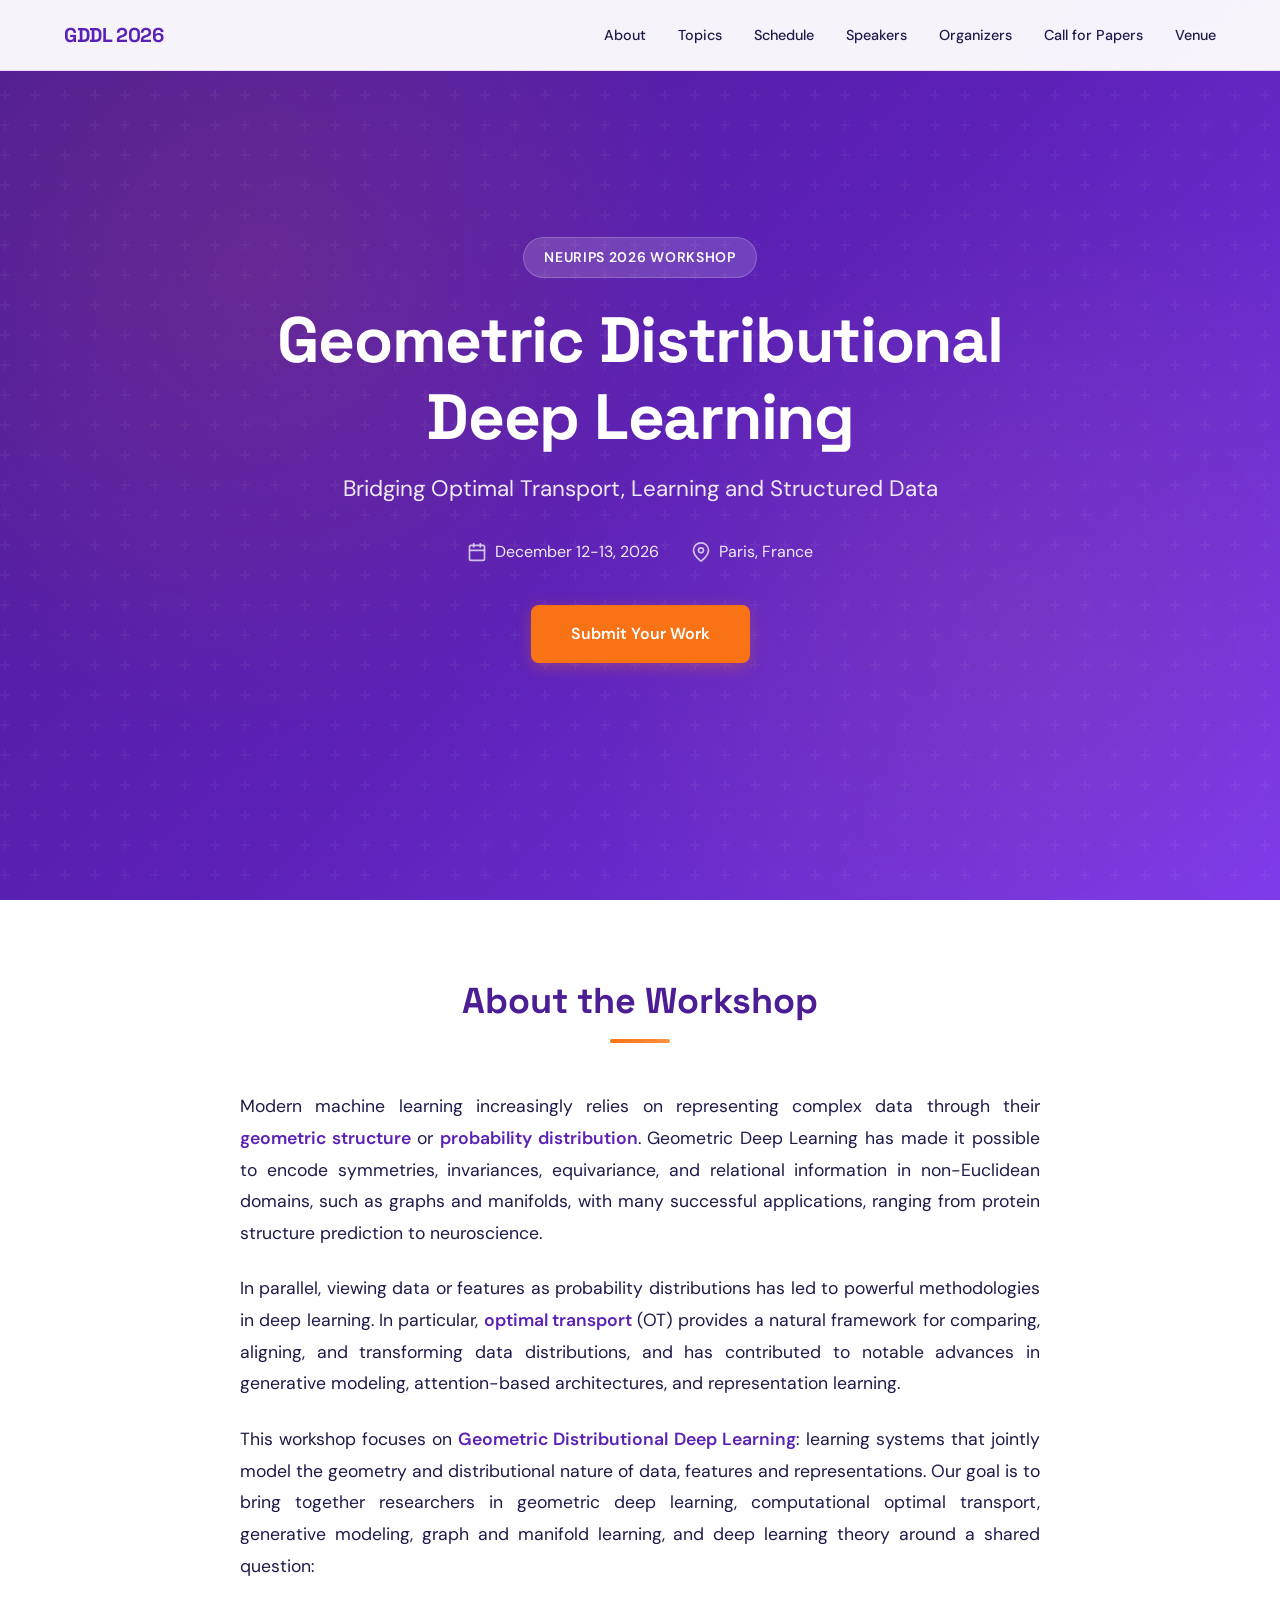
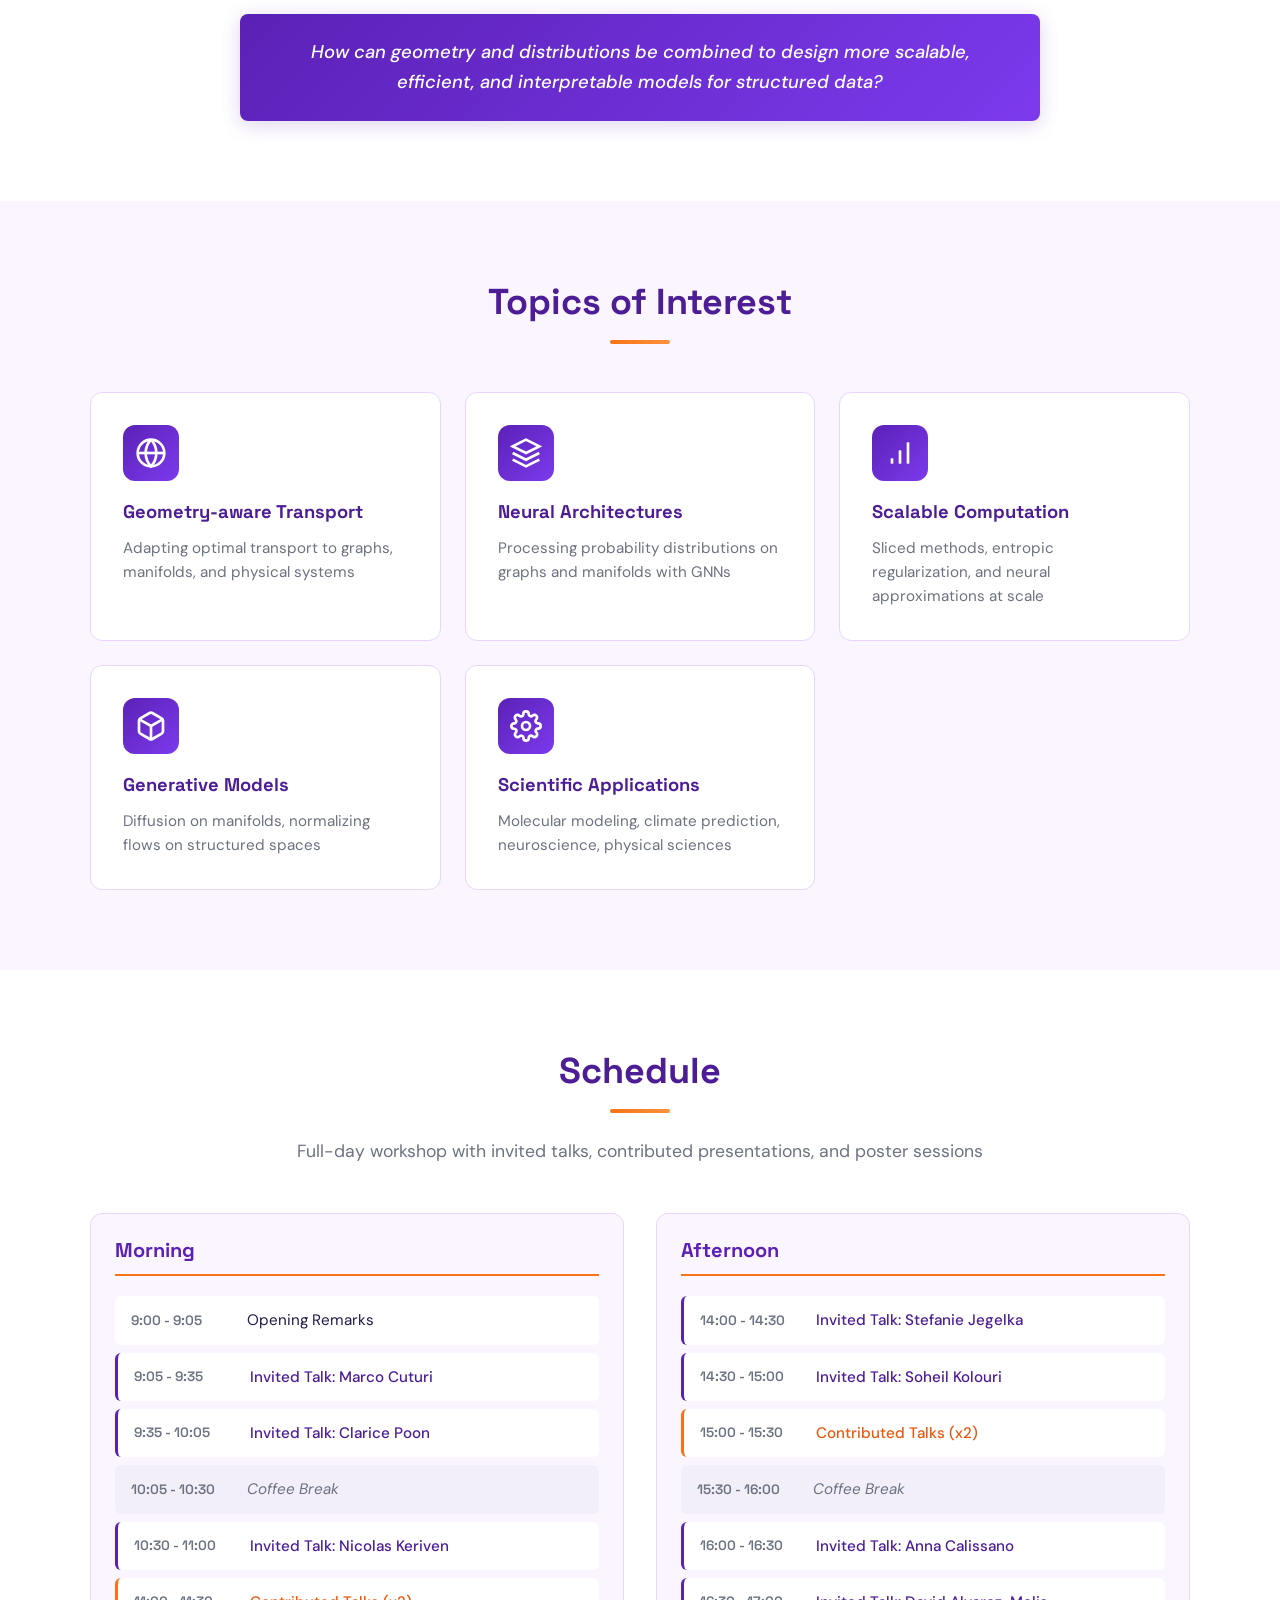
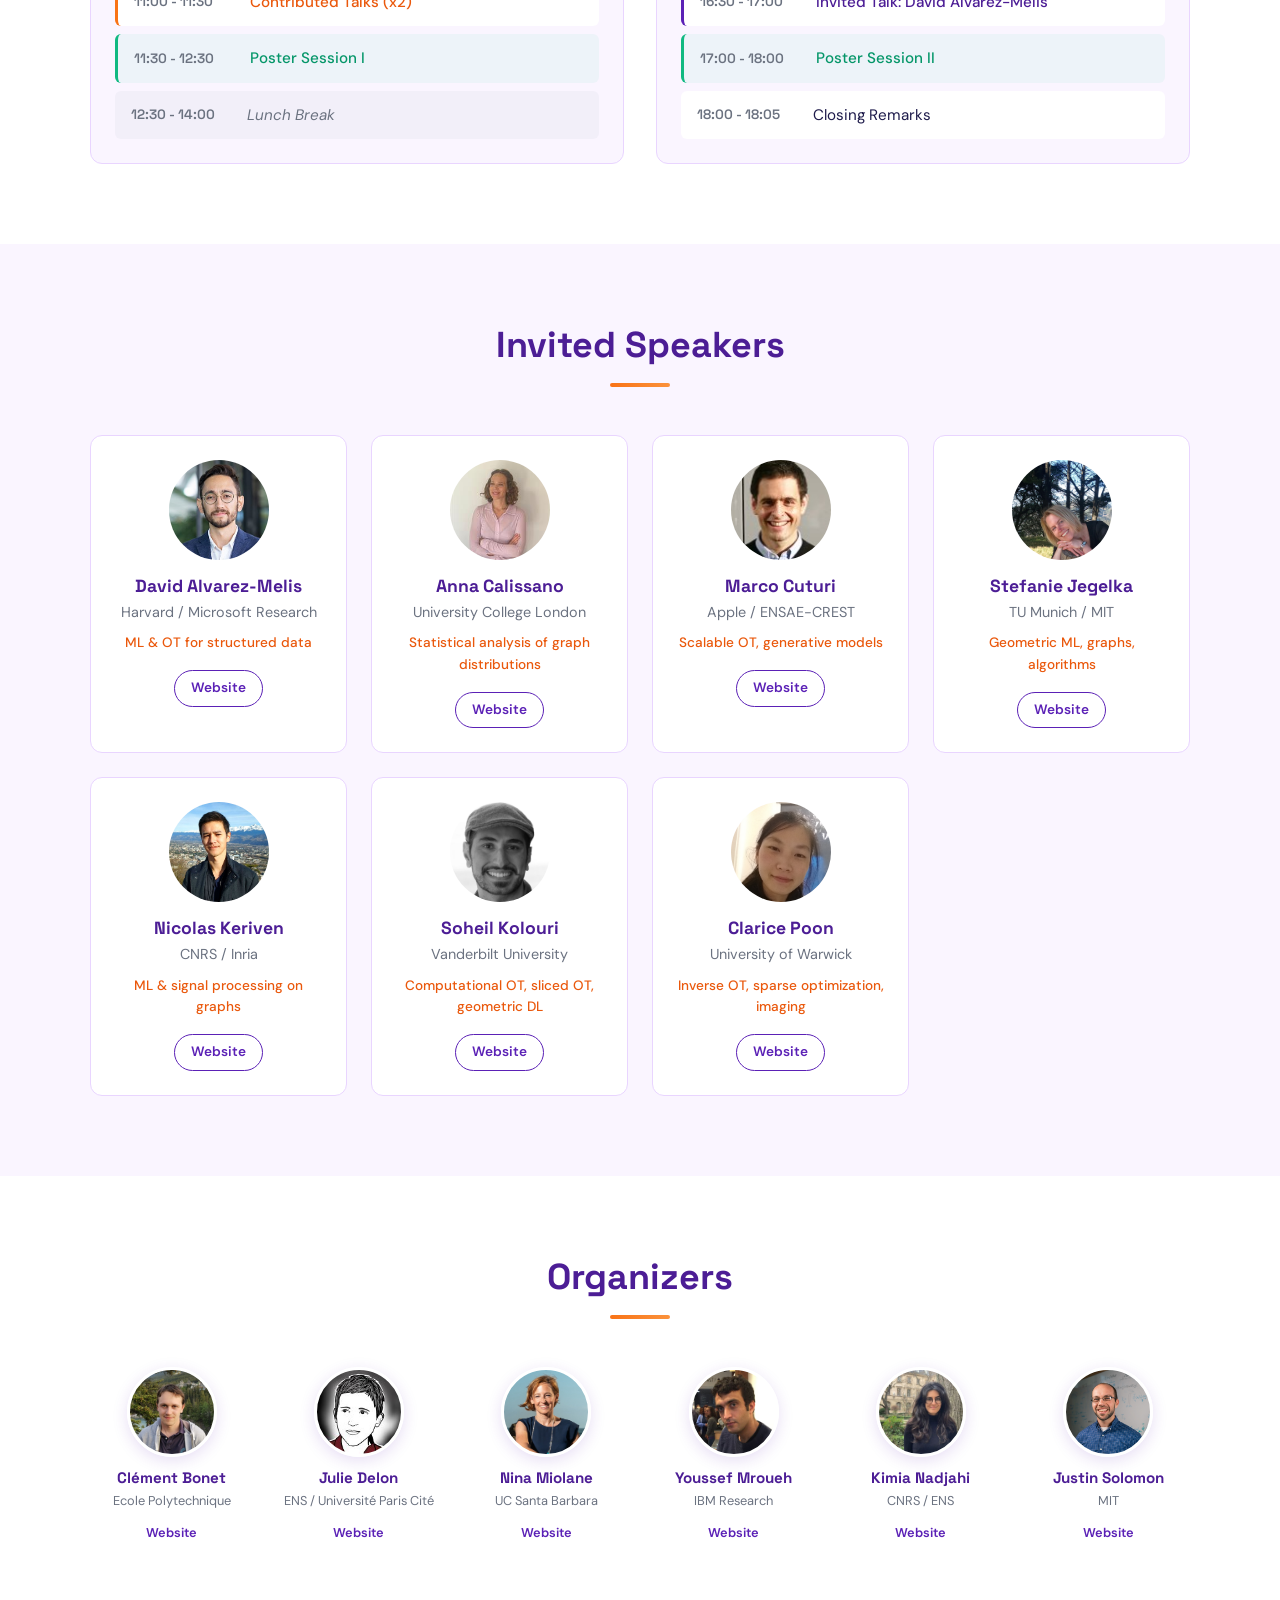
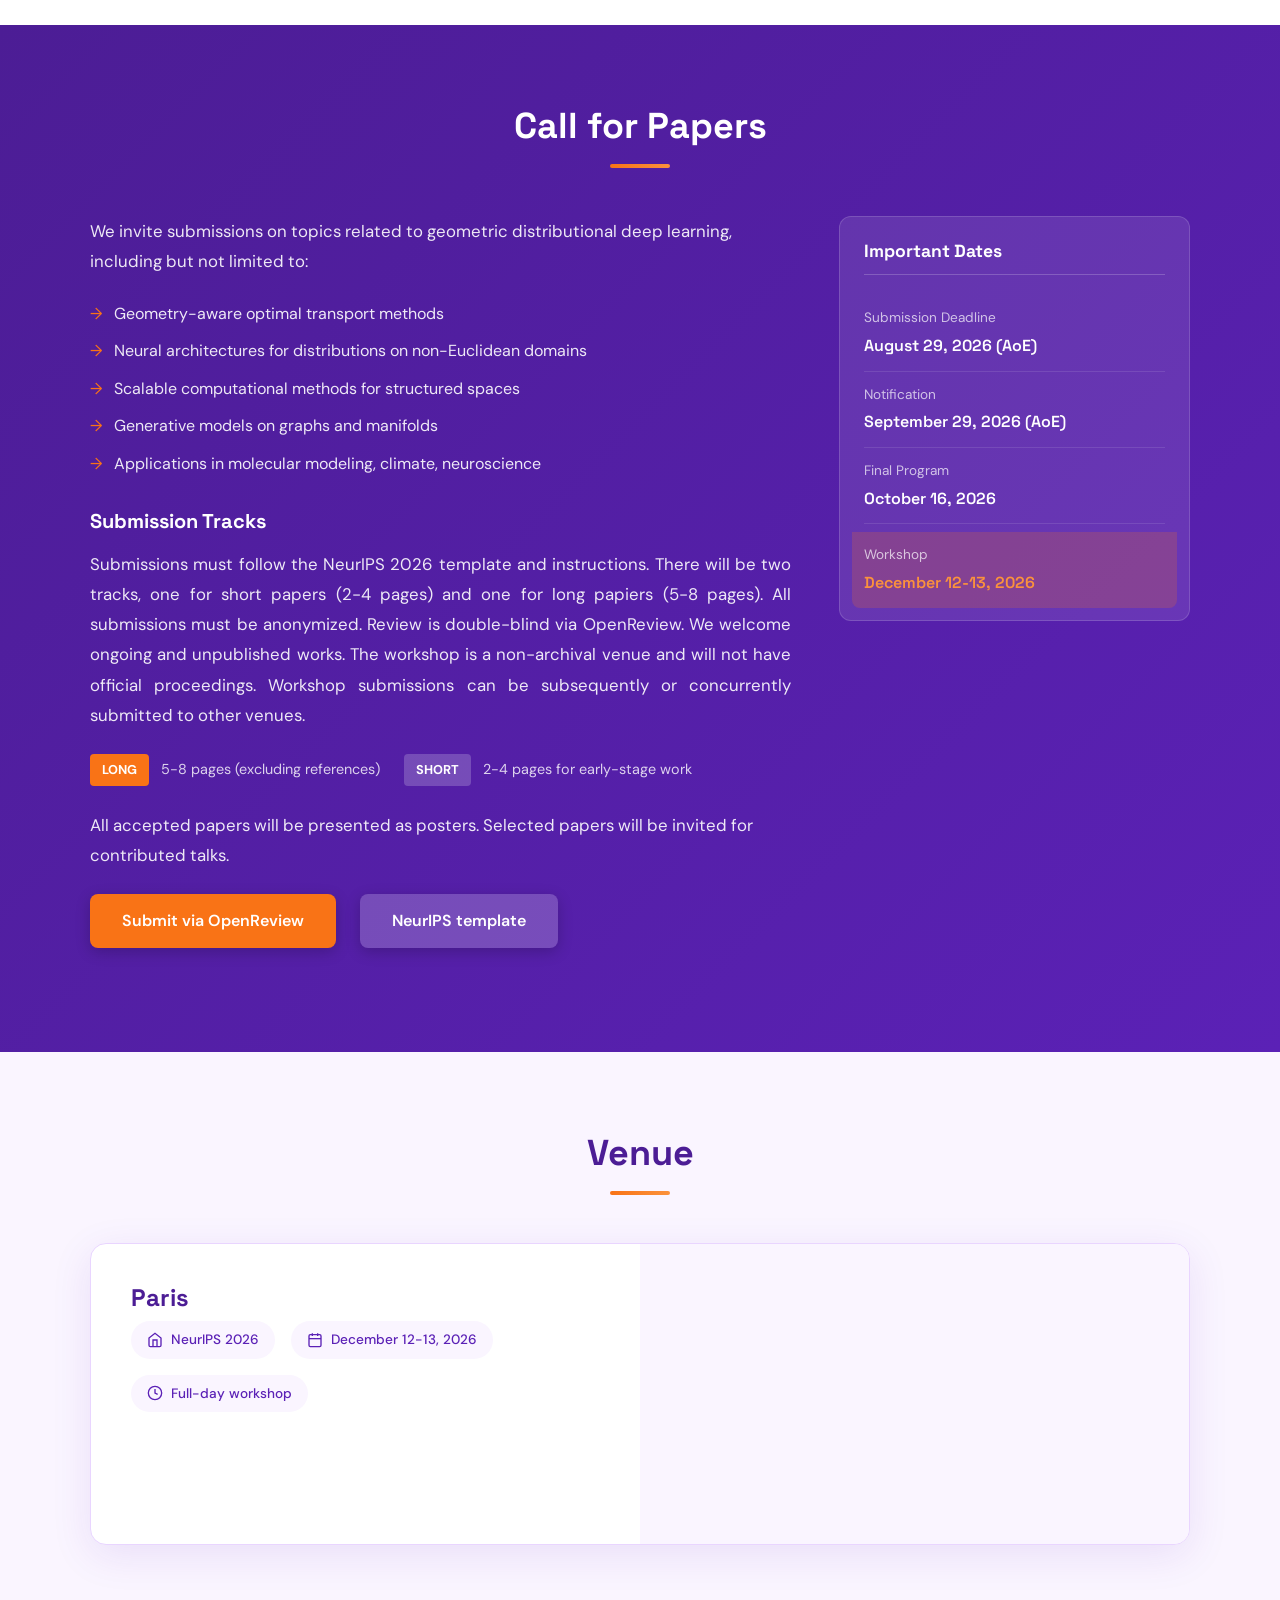
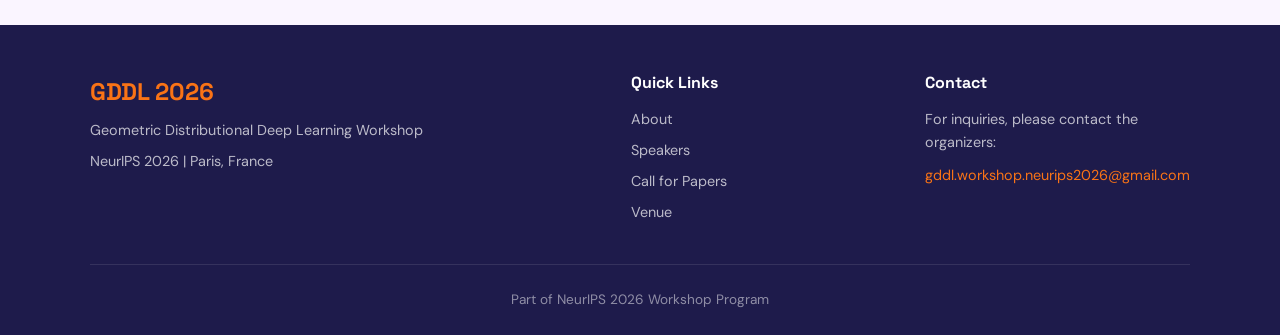
==== commit 521f07b6: "Link openreview" ====
--- a/index.html
+++ b/index.html
@@ -356,7 +356,15 @@
                     </div>
                     <p class="cfp-note">All accepted papers will be presented as posters. Selected papers will be invited for contributed talks.</p>
 
-                    <a href="#" class="cfp-button">Submit via OpenReview</a>
+                    <div class="tracks">
+                        <div class="track">
+                            <a href="https://openreview.net/group?id=NeurIPS.cc/2026/Workshop/GDDL" class="cfp-button" target="_blank">Submit via OpenReview</a>
+                        </div>
+                        <div class="track">
+                            <a href="https://neurips.cc/Conferences/2026/CallForPapers" class="cfp-button template" target="_blank">NeurIPS template</a>
+                        </div>
+                    </div>
+
                 </div>
 
                 <div class="cfp-dates">
--- a/css/style.css
+++ b/css/style.css
@@ -765,6 +765,10 @@
     box-shadow: 0 4px 15px rgba(0, 0, 0, 0.2);
 }
 
+.cfp-button.template {
+    background: rgba(255, 255, 255, 0.2);
+}
+
 .cfp-button:hover {
     background: var(--accent-light);
     transform: translateY(-2px);
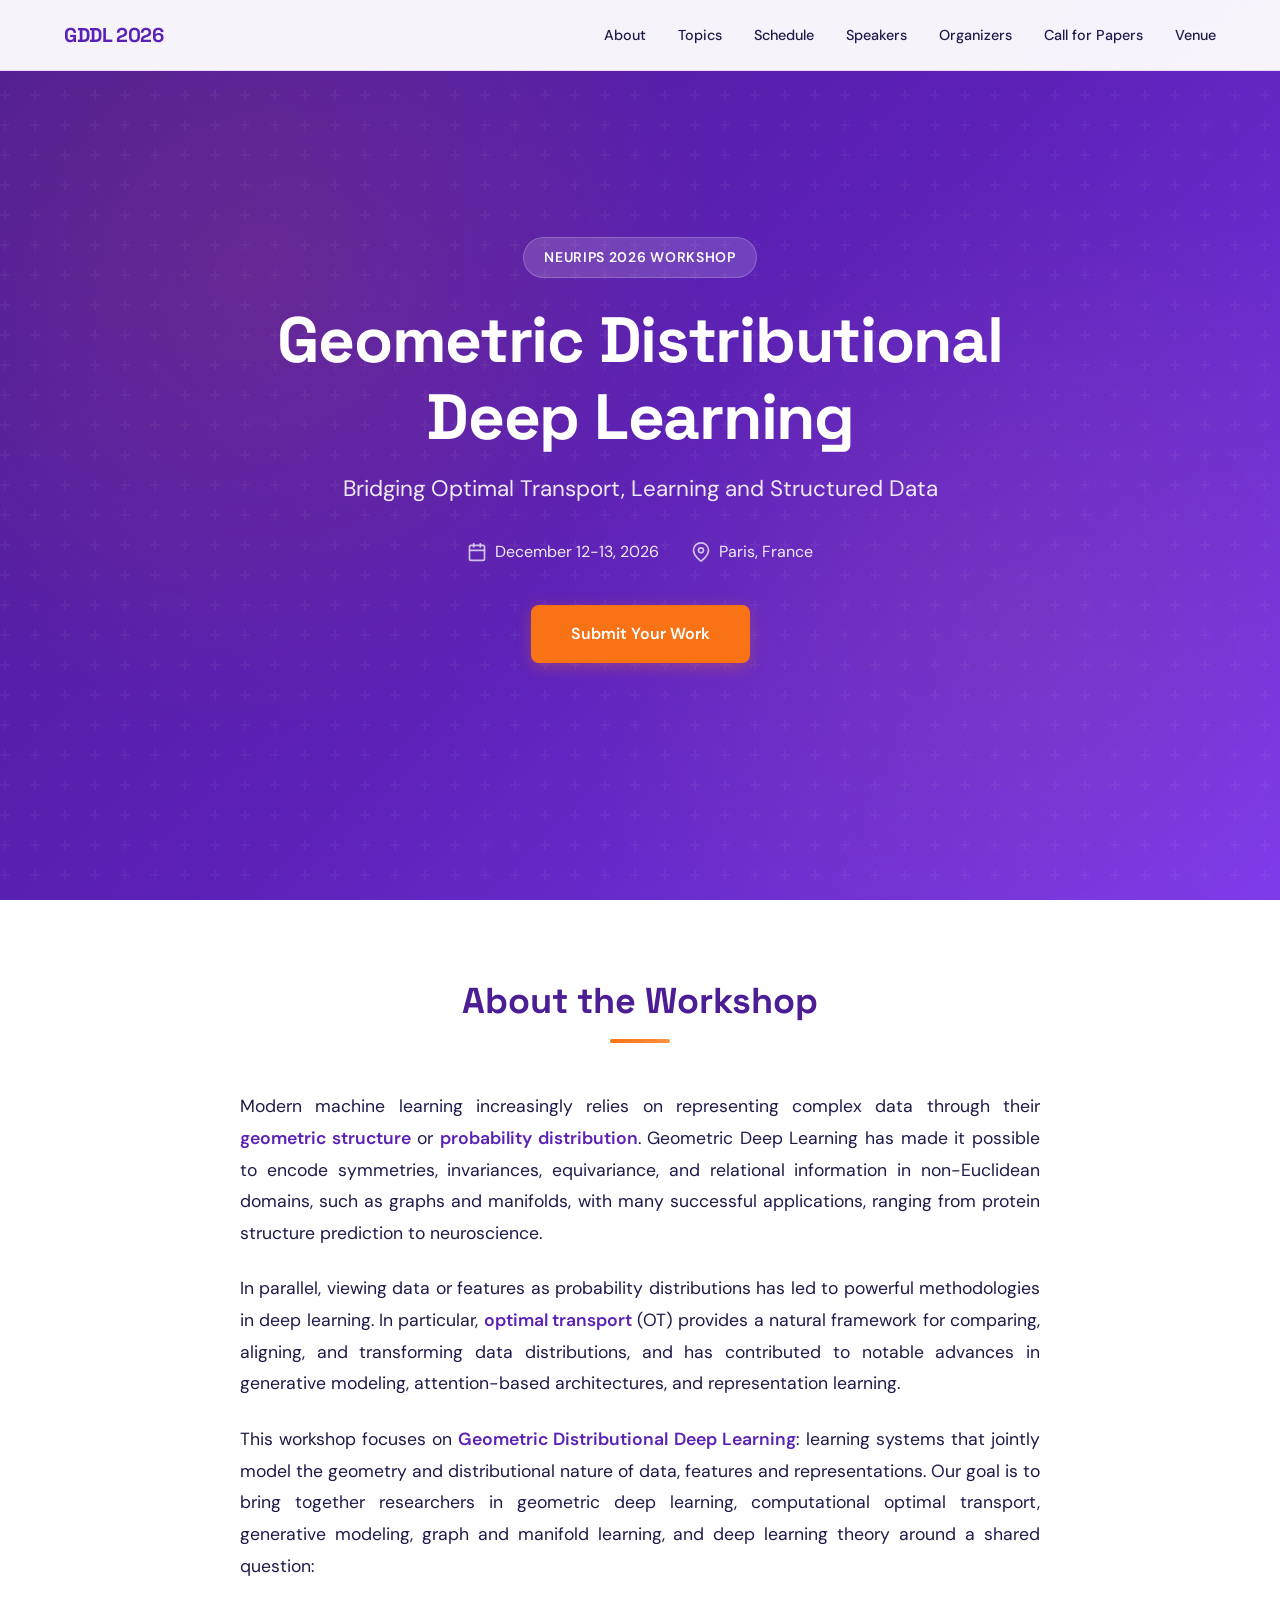
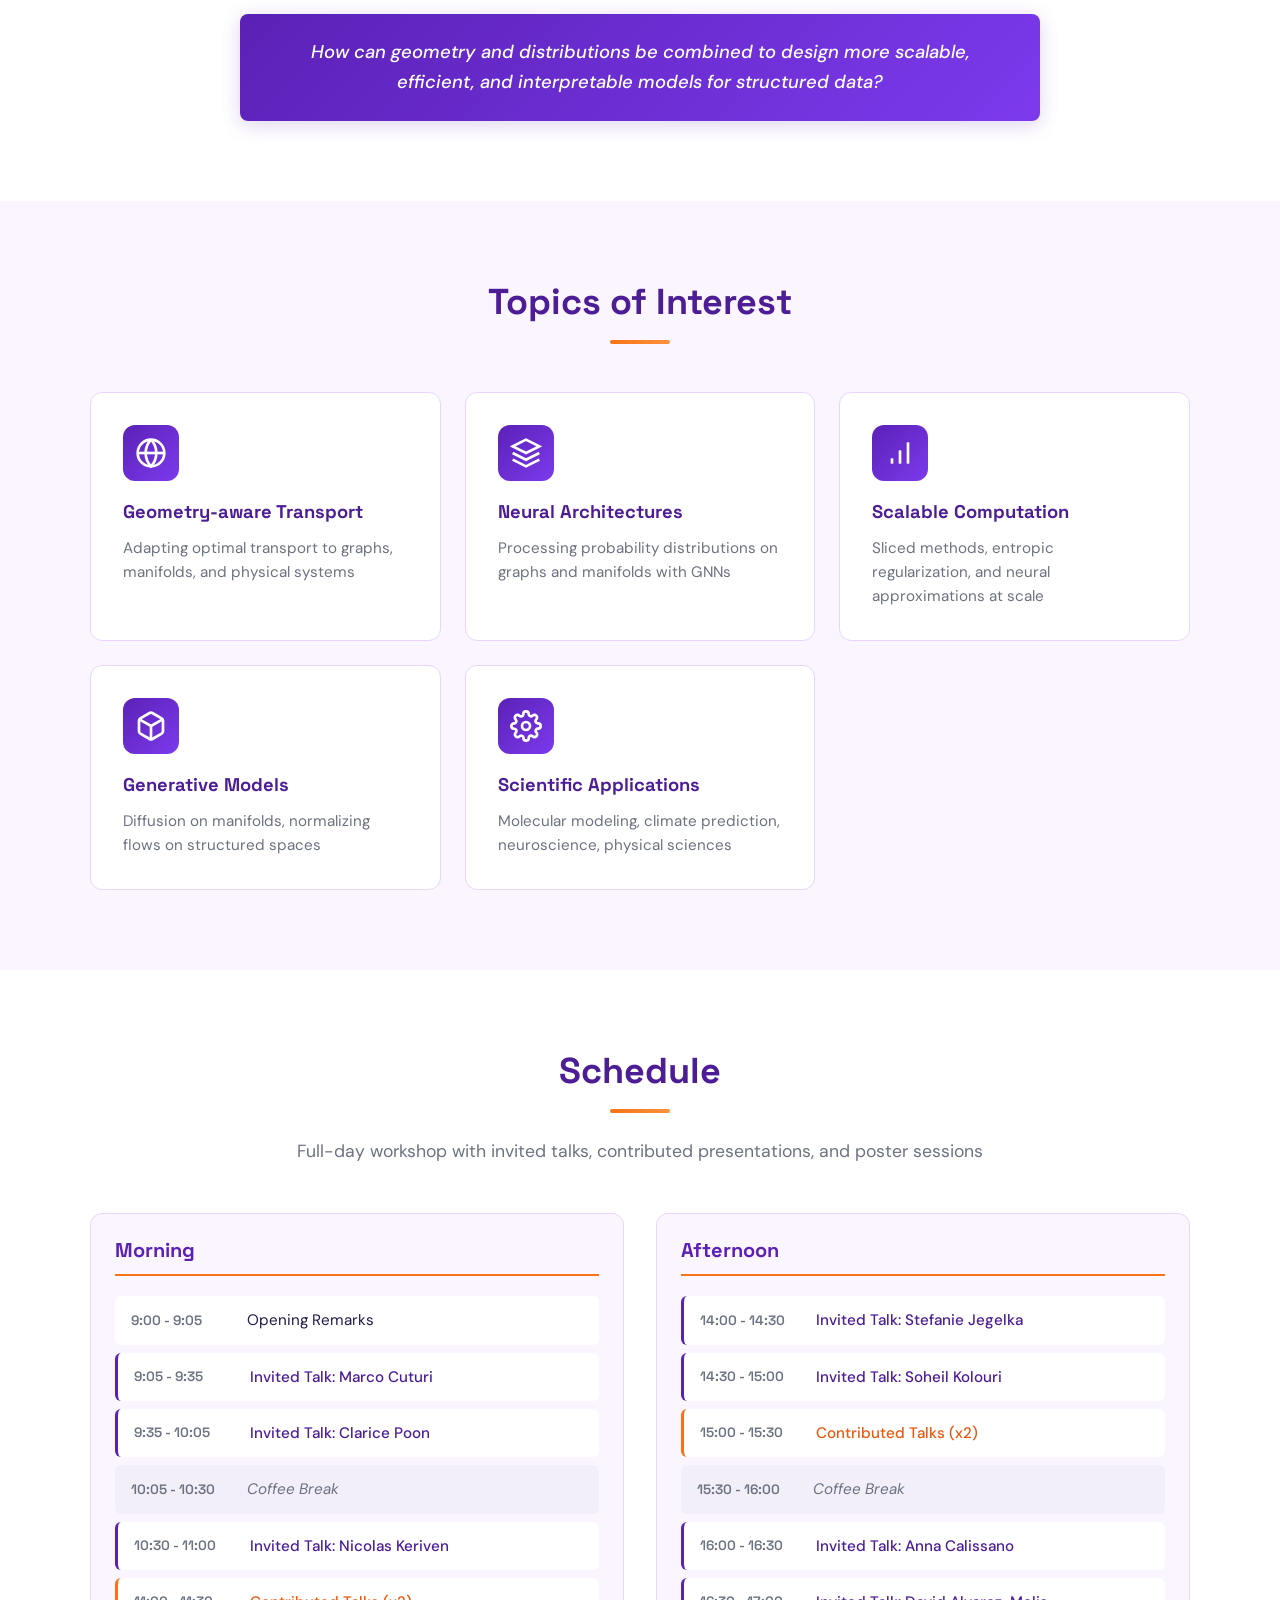
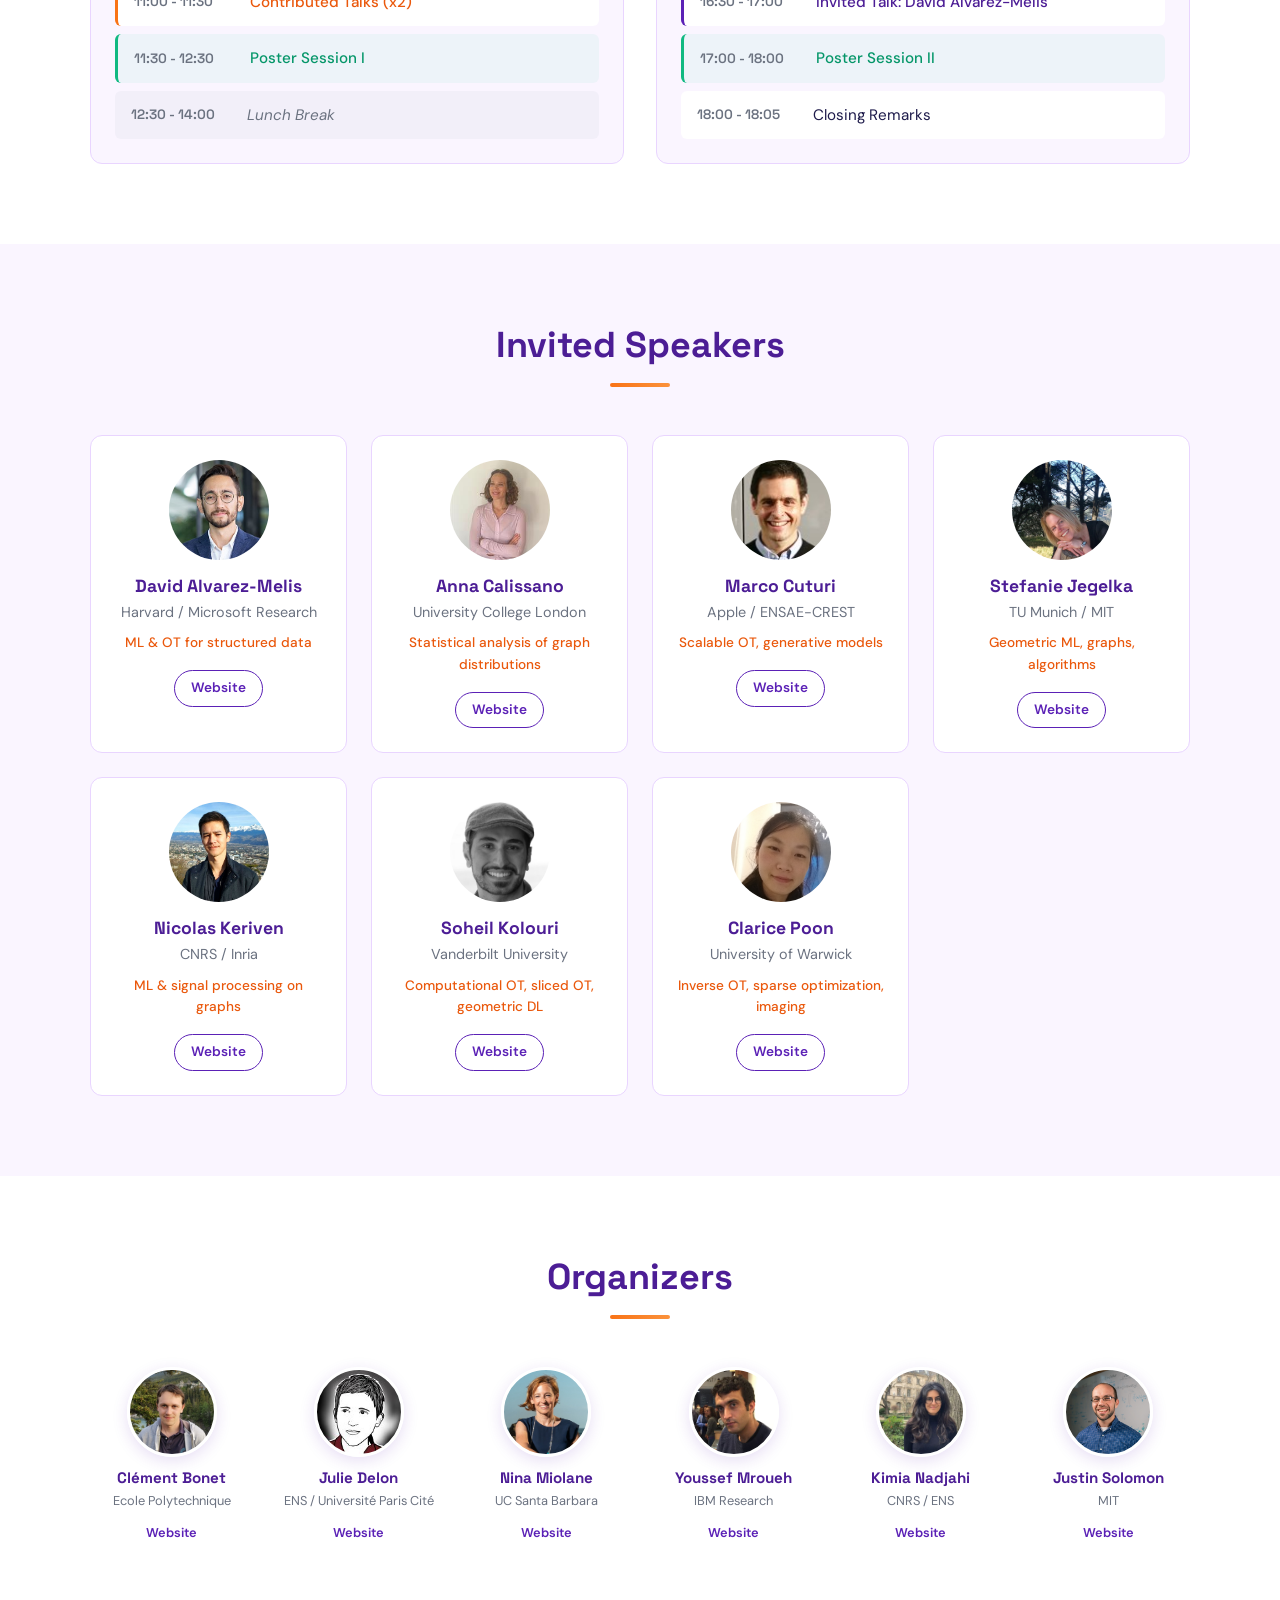
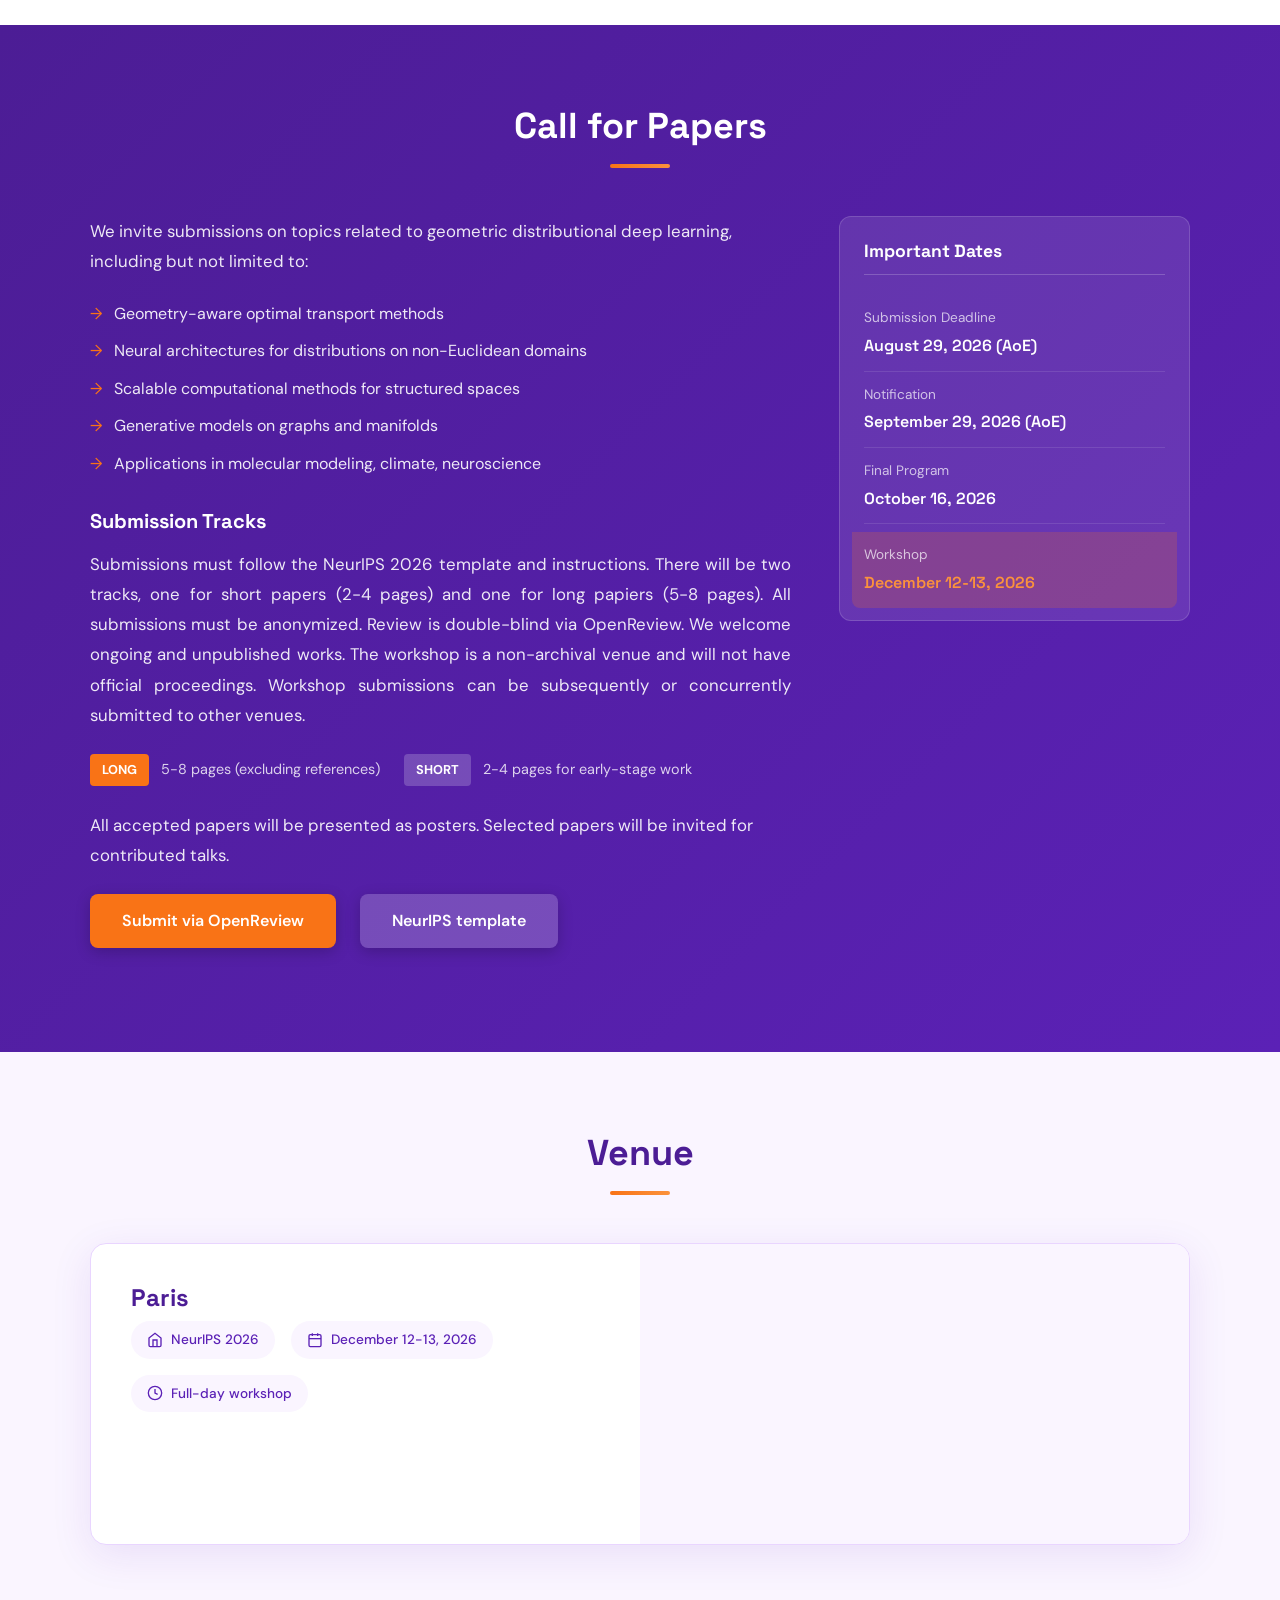
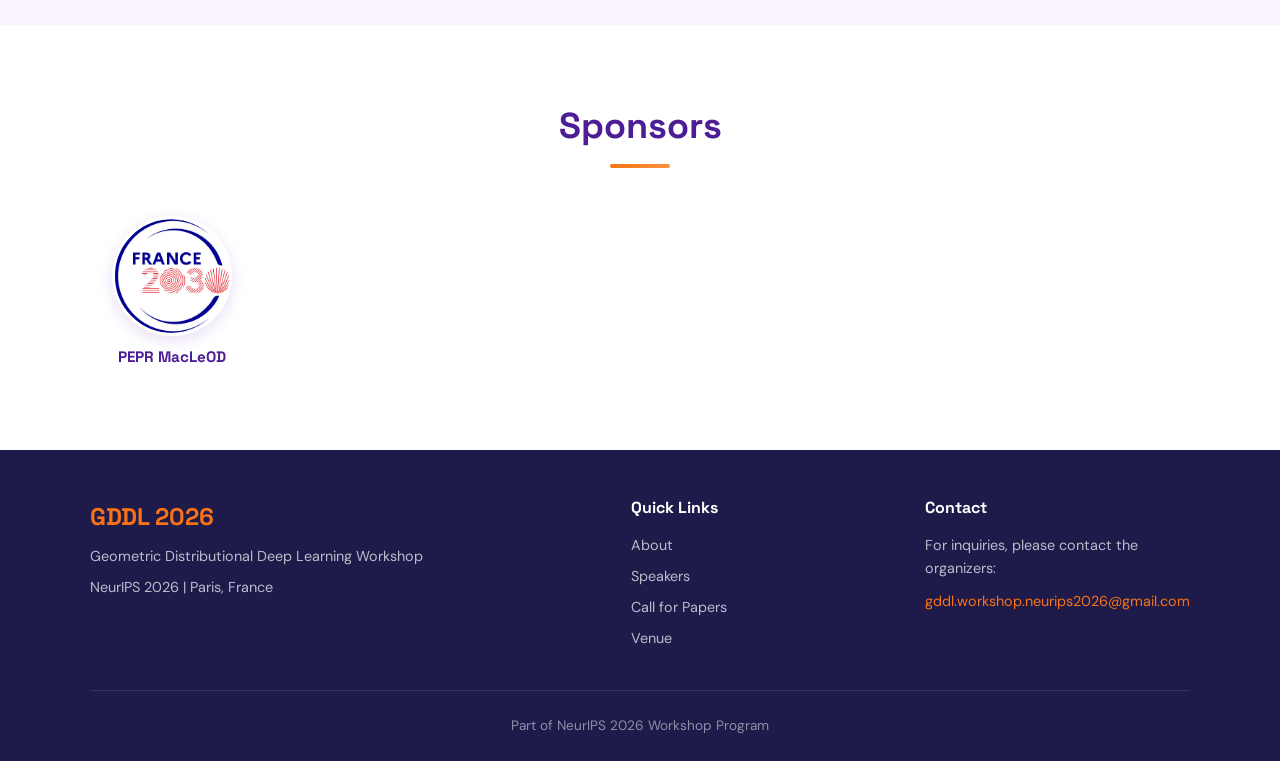
==== commit 263157f1: "PEPR" ====
--- a/index.html
+++ b/index.html
@@ -429,6 +429,20 @@
         </div>
     </section>
 
+
+    <section id="sponsors" class="section sponsors">
+        <div class="container">
+            <h2 class="section-title">Sponsors</h2>
+            <div class="sponsors-grid">
+                <div class="sponsors-card">
+                    <div class="sponsors-photo" style="background-image: url('images/sponsors/france_2030.jpg');">
+                        <span class="sponsors-initials">Fr2030</span>
+                    </div>
+                    <h3><a href="https://www.pepr-ia.fr/projet/macleod-2/" target="_blank">PEPR MacLeOD</a></h3>
+                </div>
+        </div>
+    </section>
+
     <footer class="footer">
         <div class="container">
             <div class="footer-content">
--- a/css/style.css
+++ b/css/style.css
@@ -910,6 +910,66 @@
     }
 }
 
+
+
+/* ===== Sponsors Section ===== */
+.sponsors {
+    background: var(--surface);
+}
+
+.sponsors-grid {
+    display: grid;
+    grid-template-columns: repeat(6, 1fr);
+    gap: 1.5rem;
+}
+
+.sponsors-card {
+    text-align: center;
+    transition: all 0.3s ease;
+}
+
+.sponsors-card:hover {
+    transform: translateY(-4px);
+}
+
+.sponsors-photo {
+    width: 120px;
+    height: 120px;
+    border-radius: 50%;
+    margin: 0 auto 0.75rem;
+    background: linear-gradient(135deg, var(--accent) 0%, var(--accent-light) 100%);
+    display: flex;
+    align-items: center;
+    justify-content: center;
+    background-size: cover;
+    background-position: center;
+    position: relative;
+    overflow: hidden;
+    border: 3px solid var(--surface);
+    box-shadow: 0 4px 15px rgba(91, 33, 182, 0.15);
+}
+
+.sponsors-initials {
+    color: white;
+    font-family: 'Space Grotesk', sans-serif;
+    font-size: 1.25rem;
+    font-weight: 700;
+    position: absolute;
+    z-index: 0;
+}
+
+.sponsors-photo[style*="url"] .sponsors-initials {
+    display: none;
+}
+
+.sponsors-card h3 {
+    font-size: 0.95rem;
+    color: var(--primary-dark);
+    margin-bottom: 0.25rem;
+}
+
+
+
 /* ===== Footer ===== */
 .footer {
     background: var(--text);
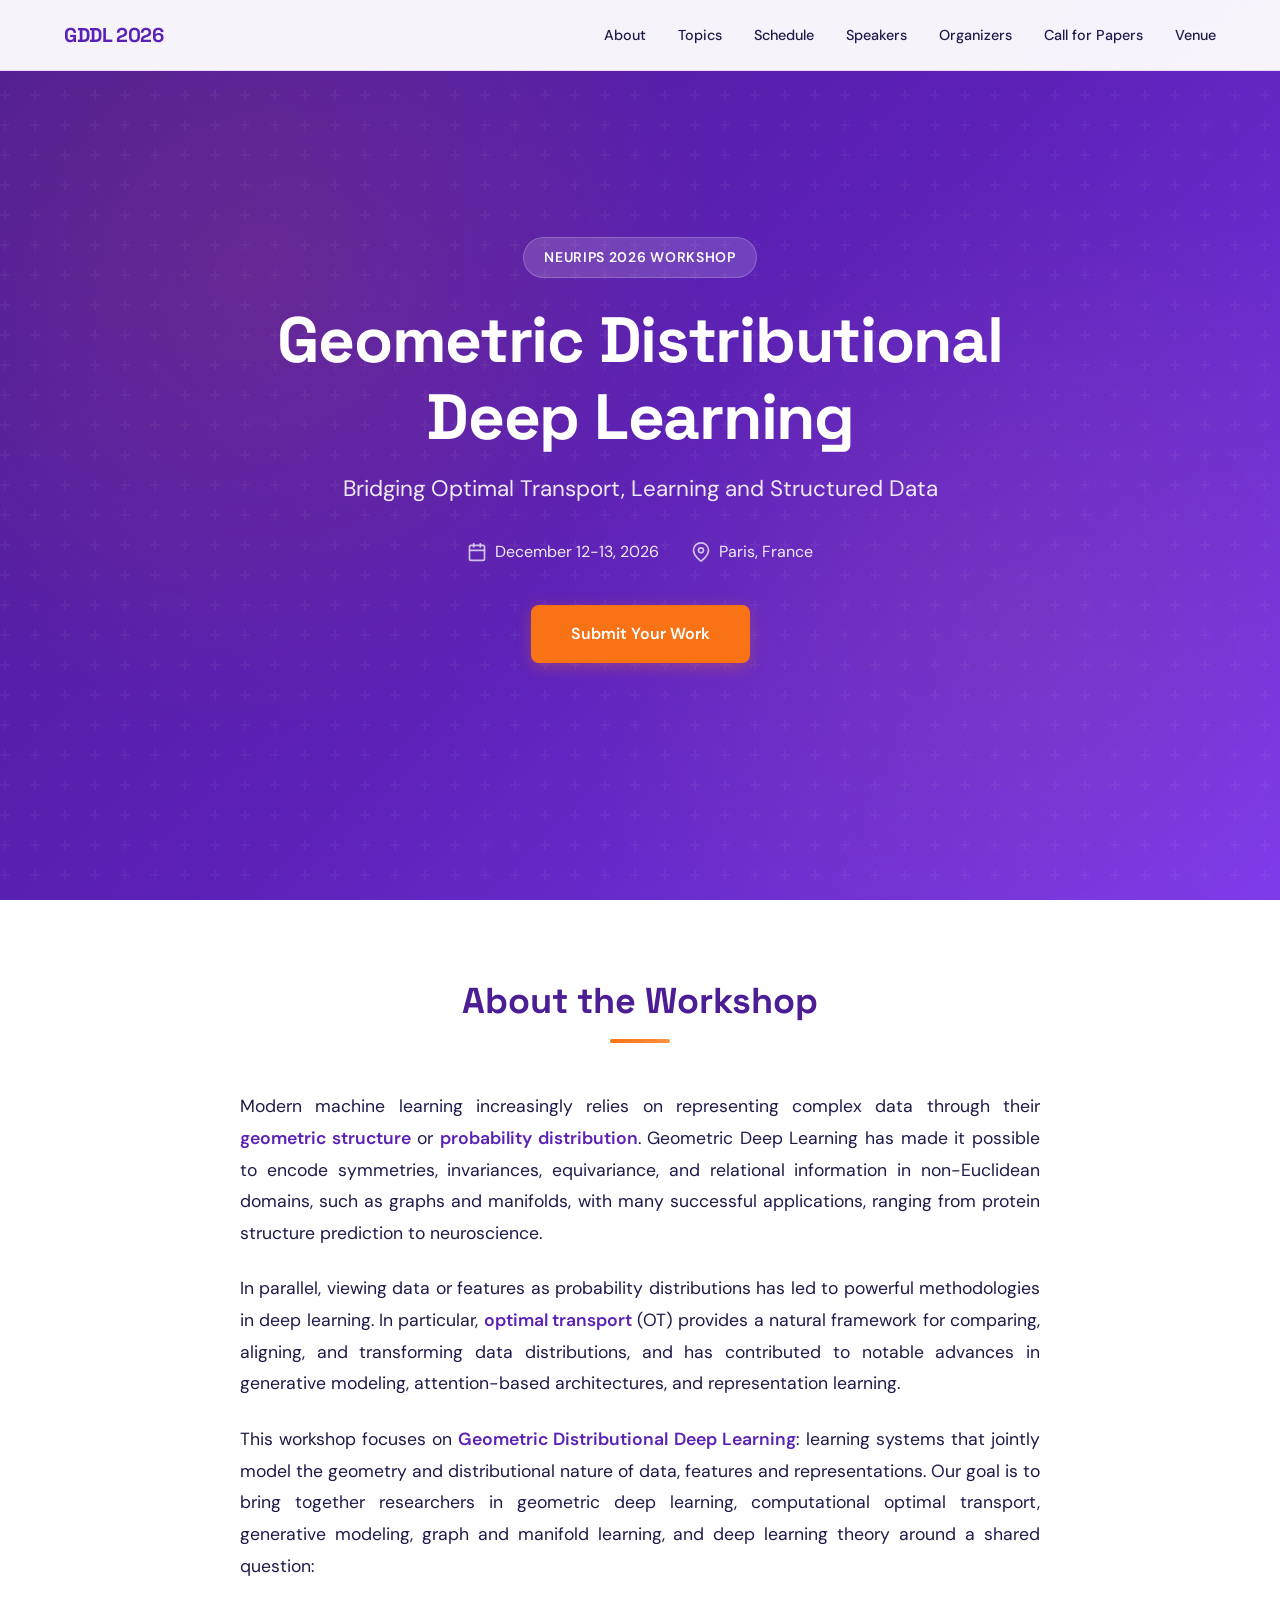
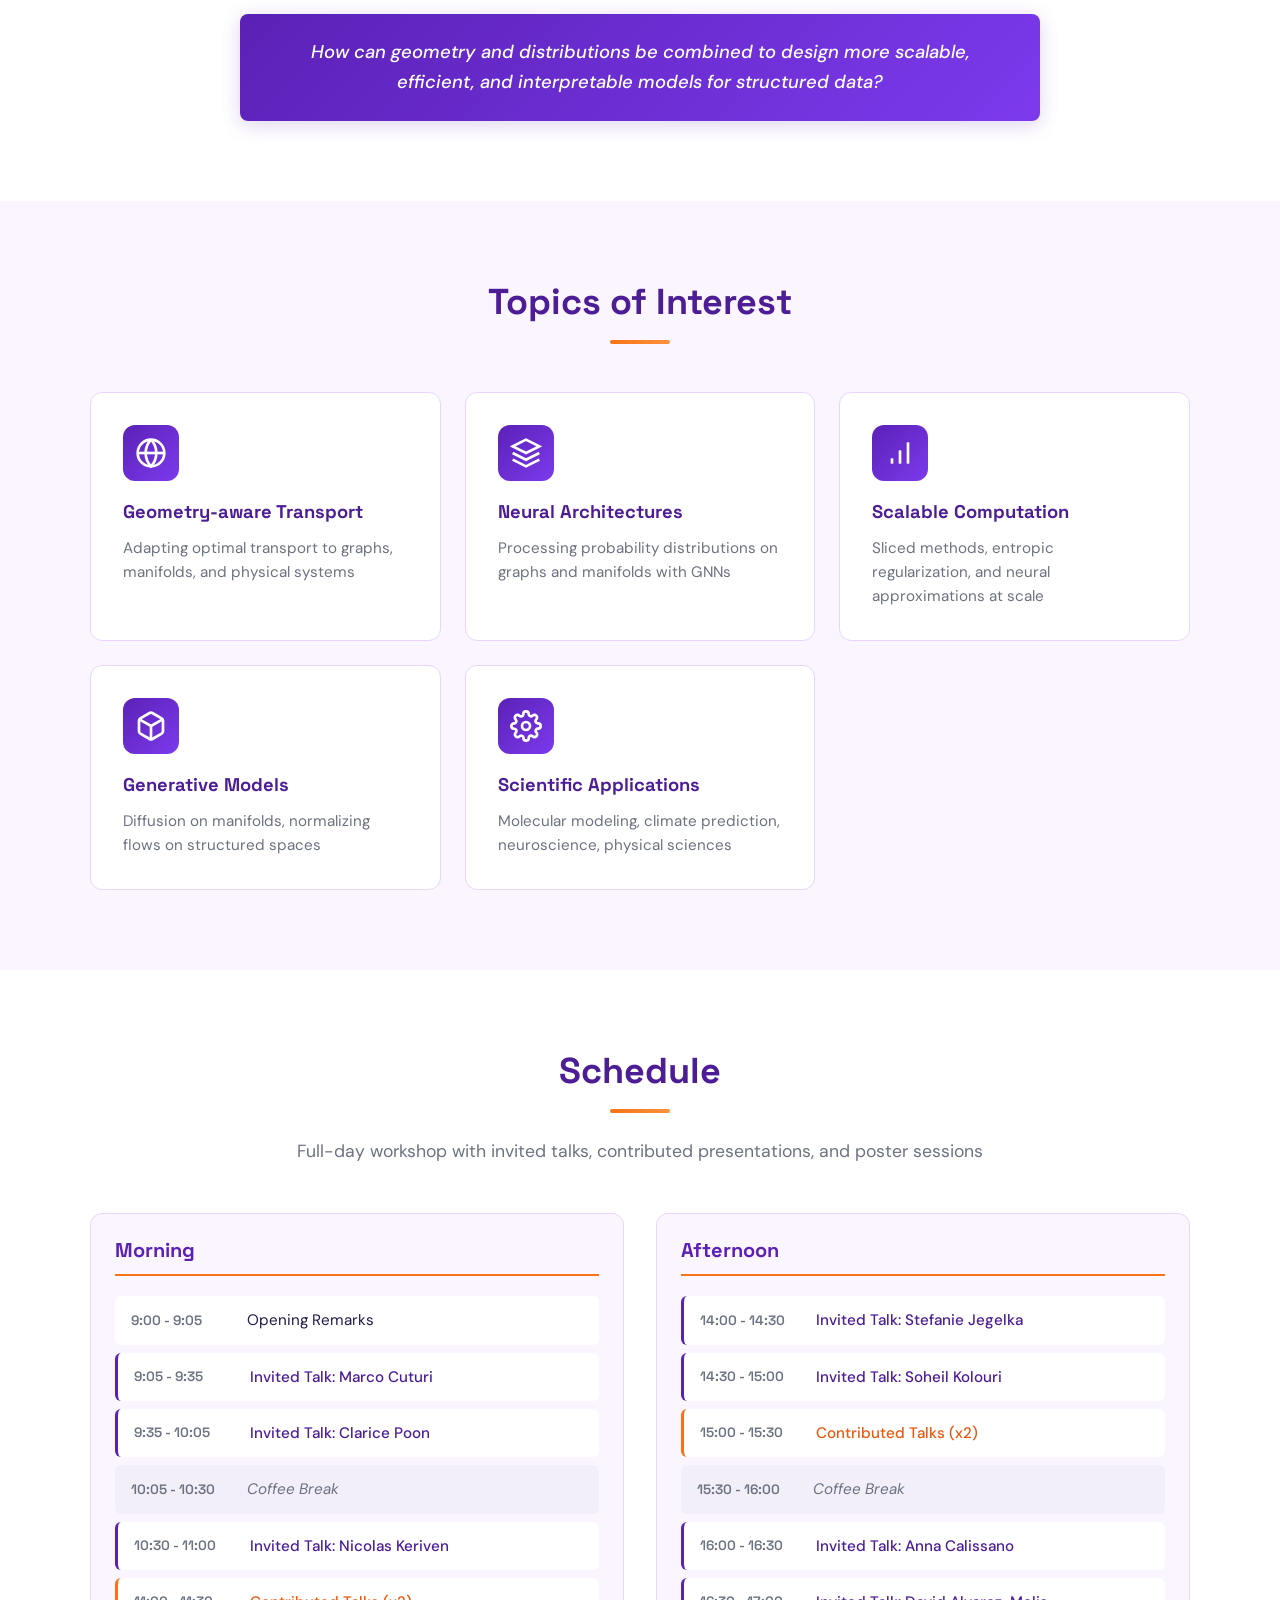
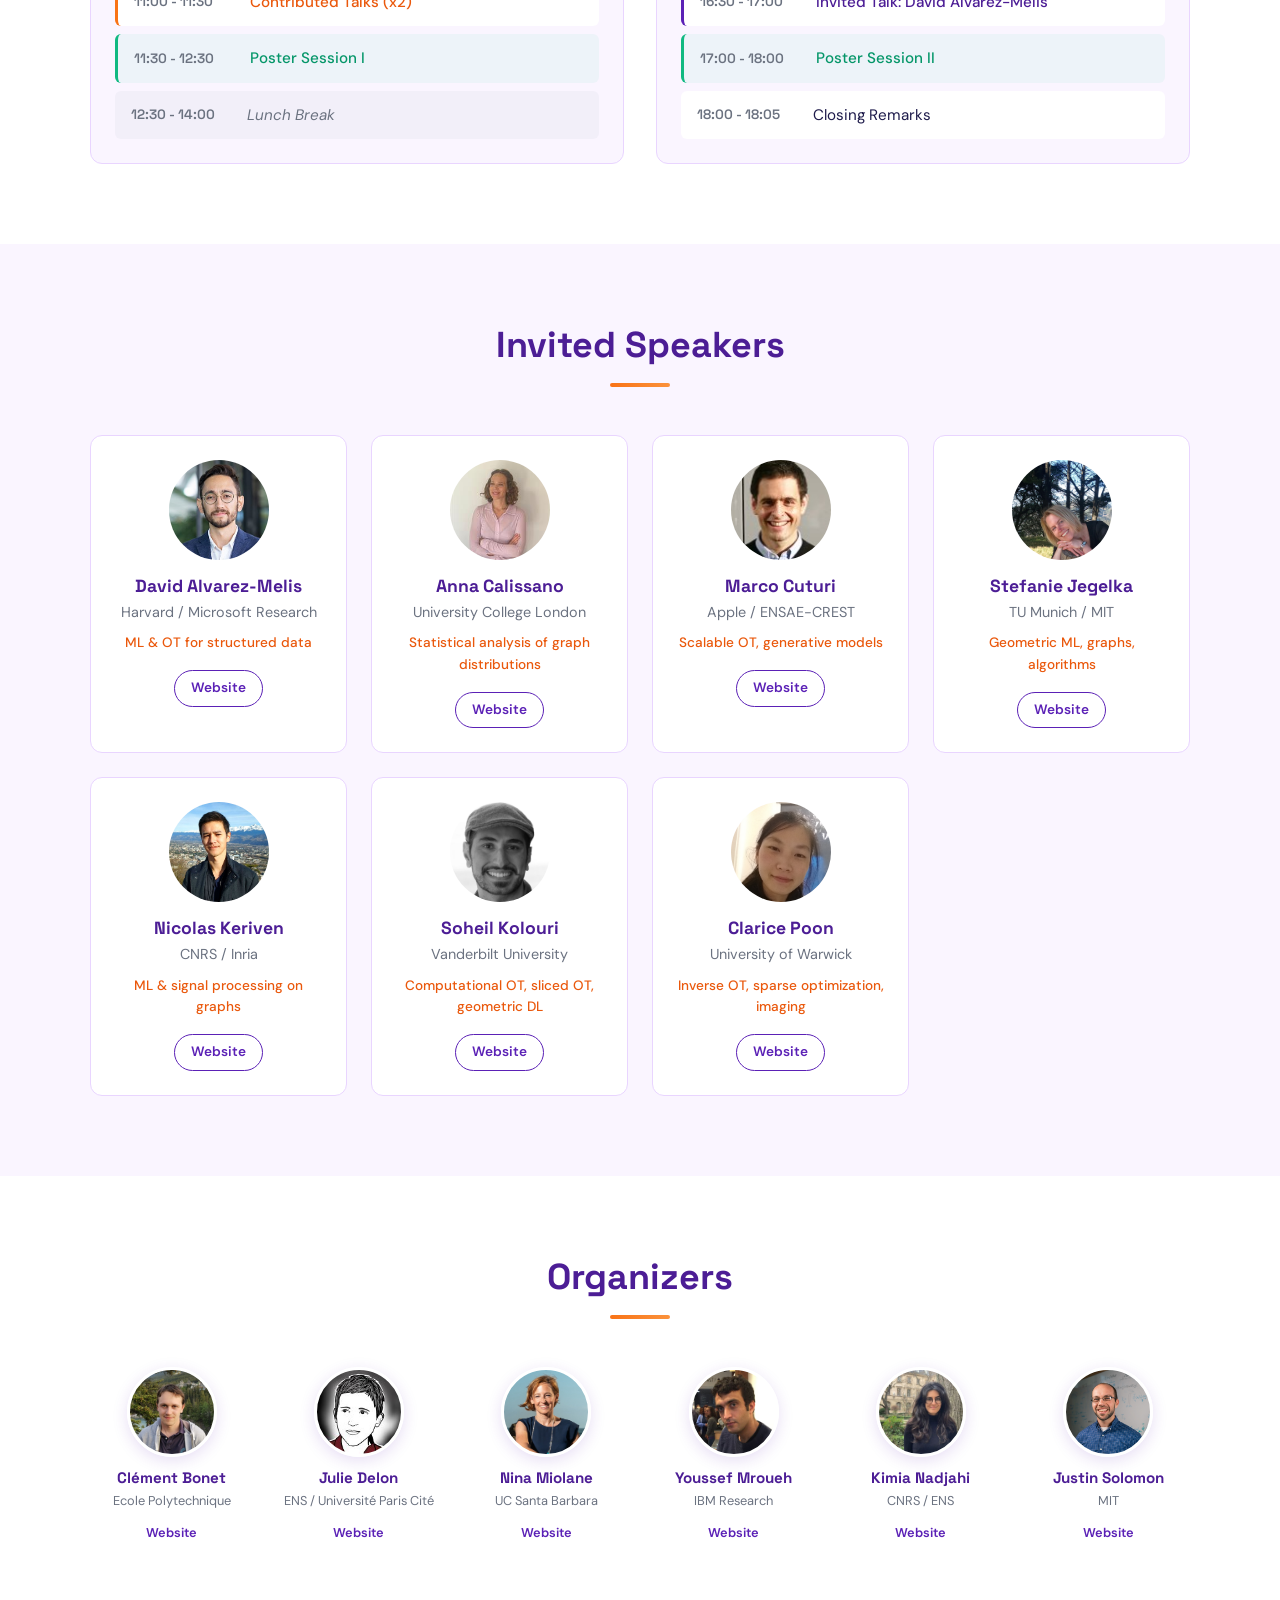
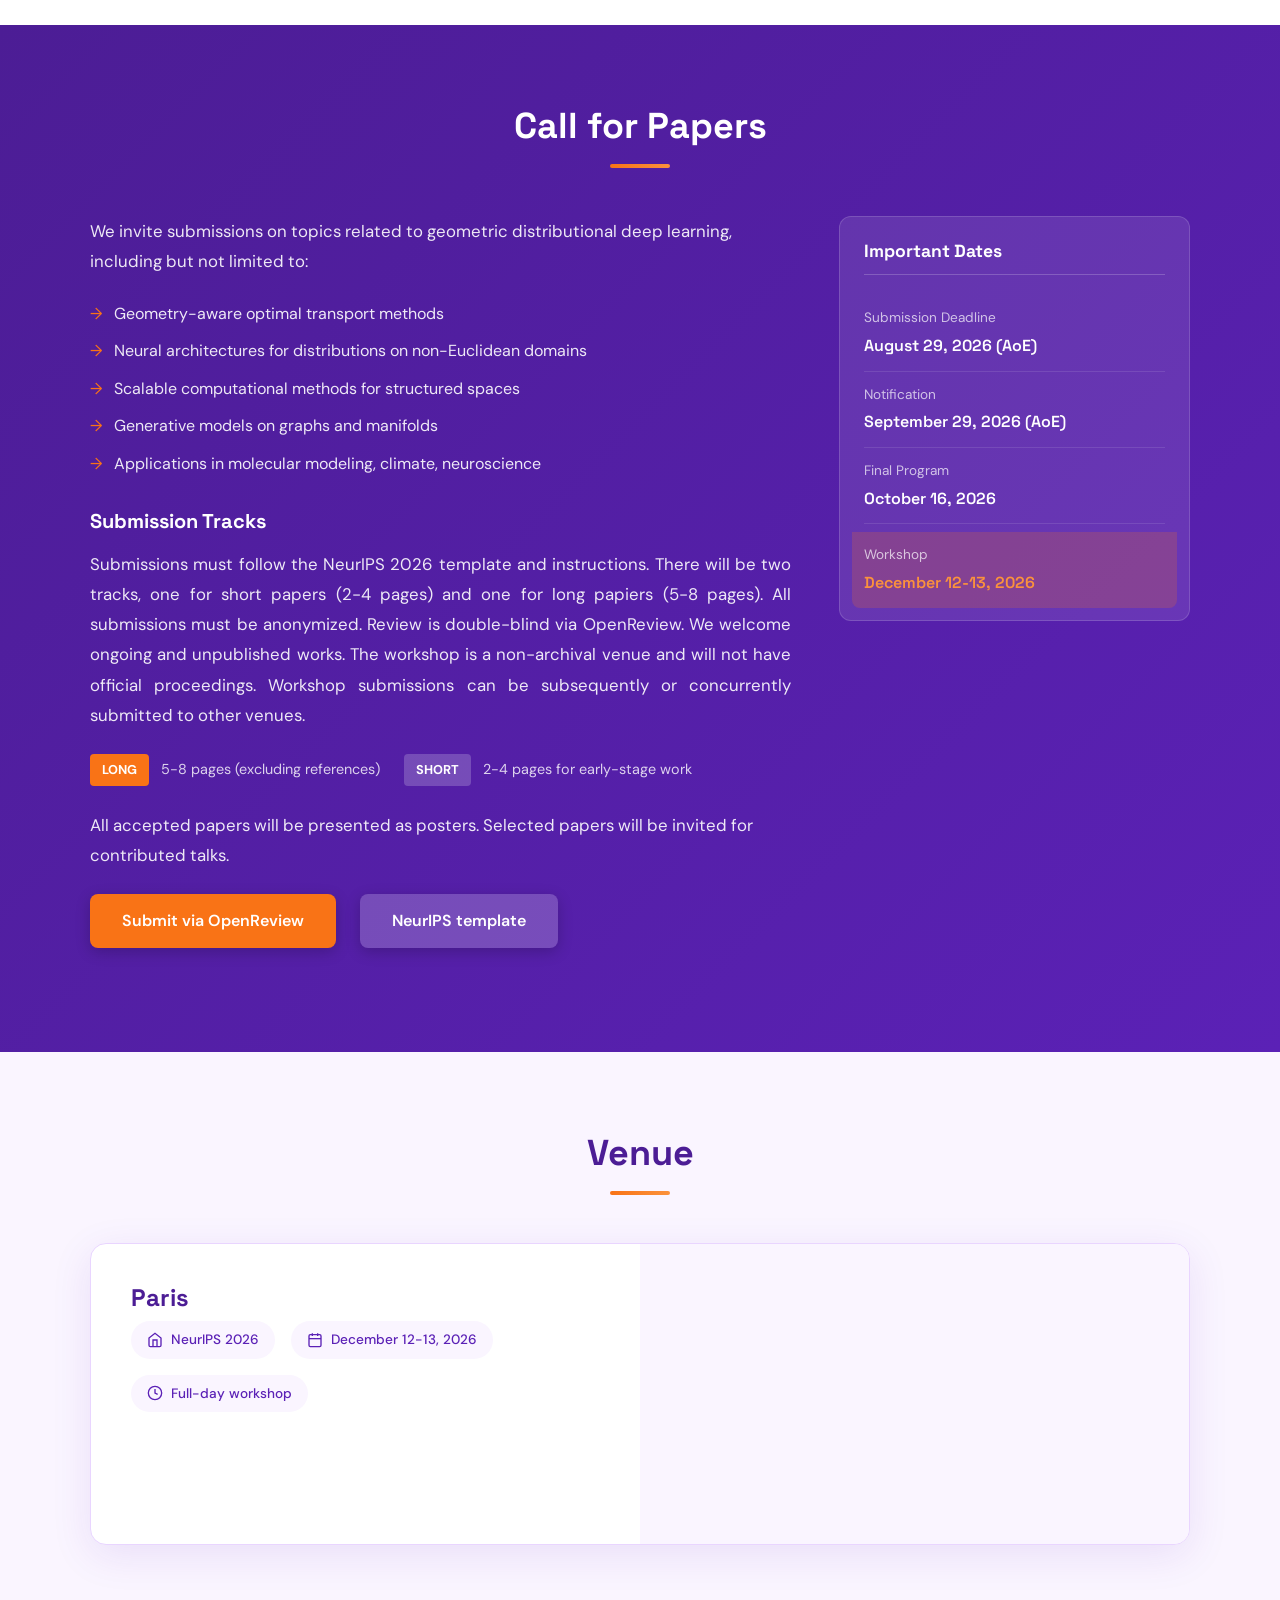
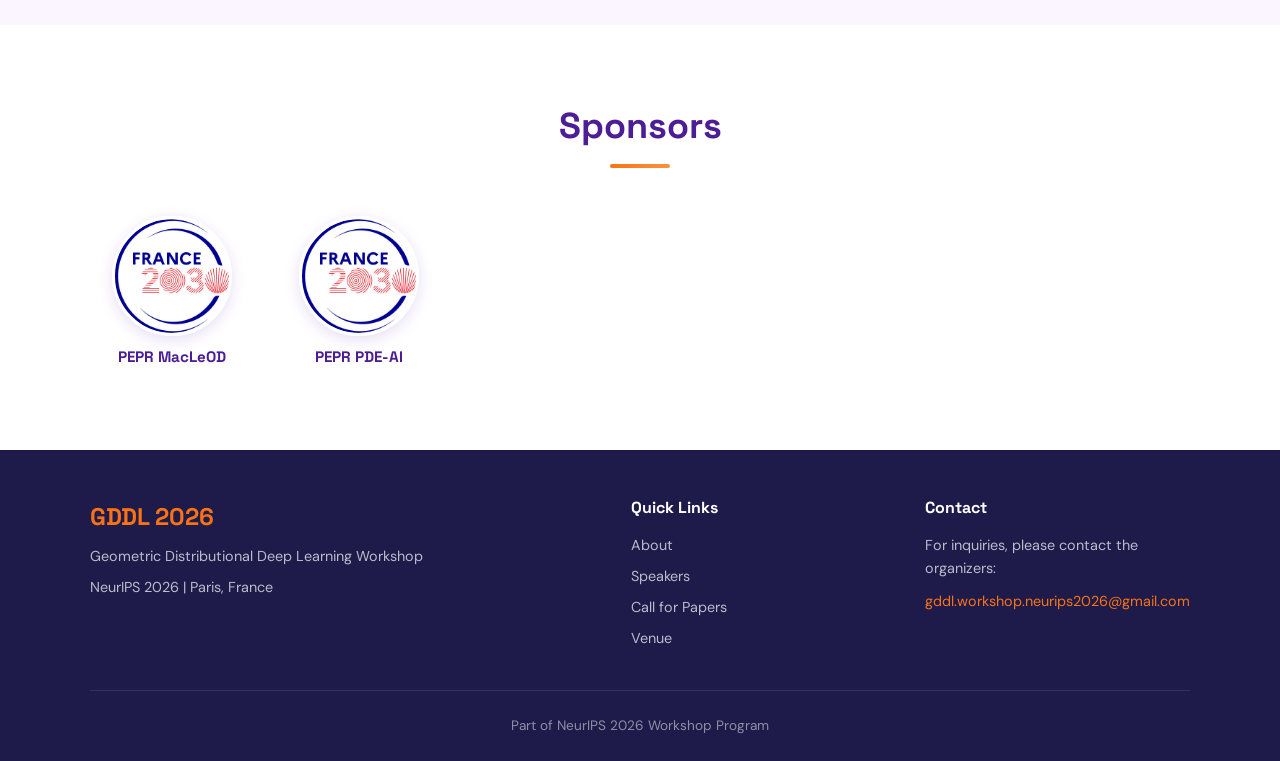
==== commit 50de0bc6: "Logo PEPR PDE-AI" ====
--- a/index.html
+++ b/index.html
@@ -440,6 +440,14 @@
                     </div>
                     <h3><a href="https://www.pepr-ia.fr/projet/macleod-2/" target="_blank">PEPR MacLeOD</a></h3>
                 </div>
+
+                <div class="sponsors-card">
+                    <div class="sponsors-photo" style="background-image: url('images/sponsors/france_2030.jpg');">
+                        <span class="sponsors-initials">Fr2030</span>
+                    </div>
+                    <h3><a href="https://pde-ai.math.cnrs.fr" target="_blank">PEPR PDE-AI</a></h3>
+                </div>
+            </div>
         </div>
     </section>
 
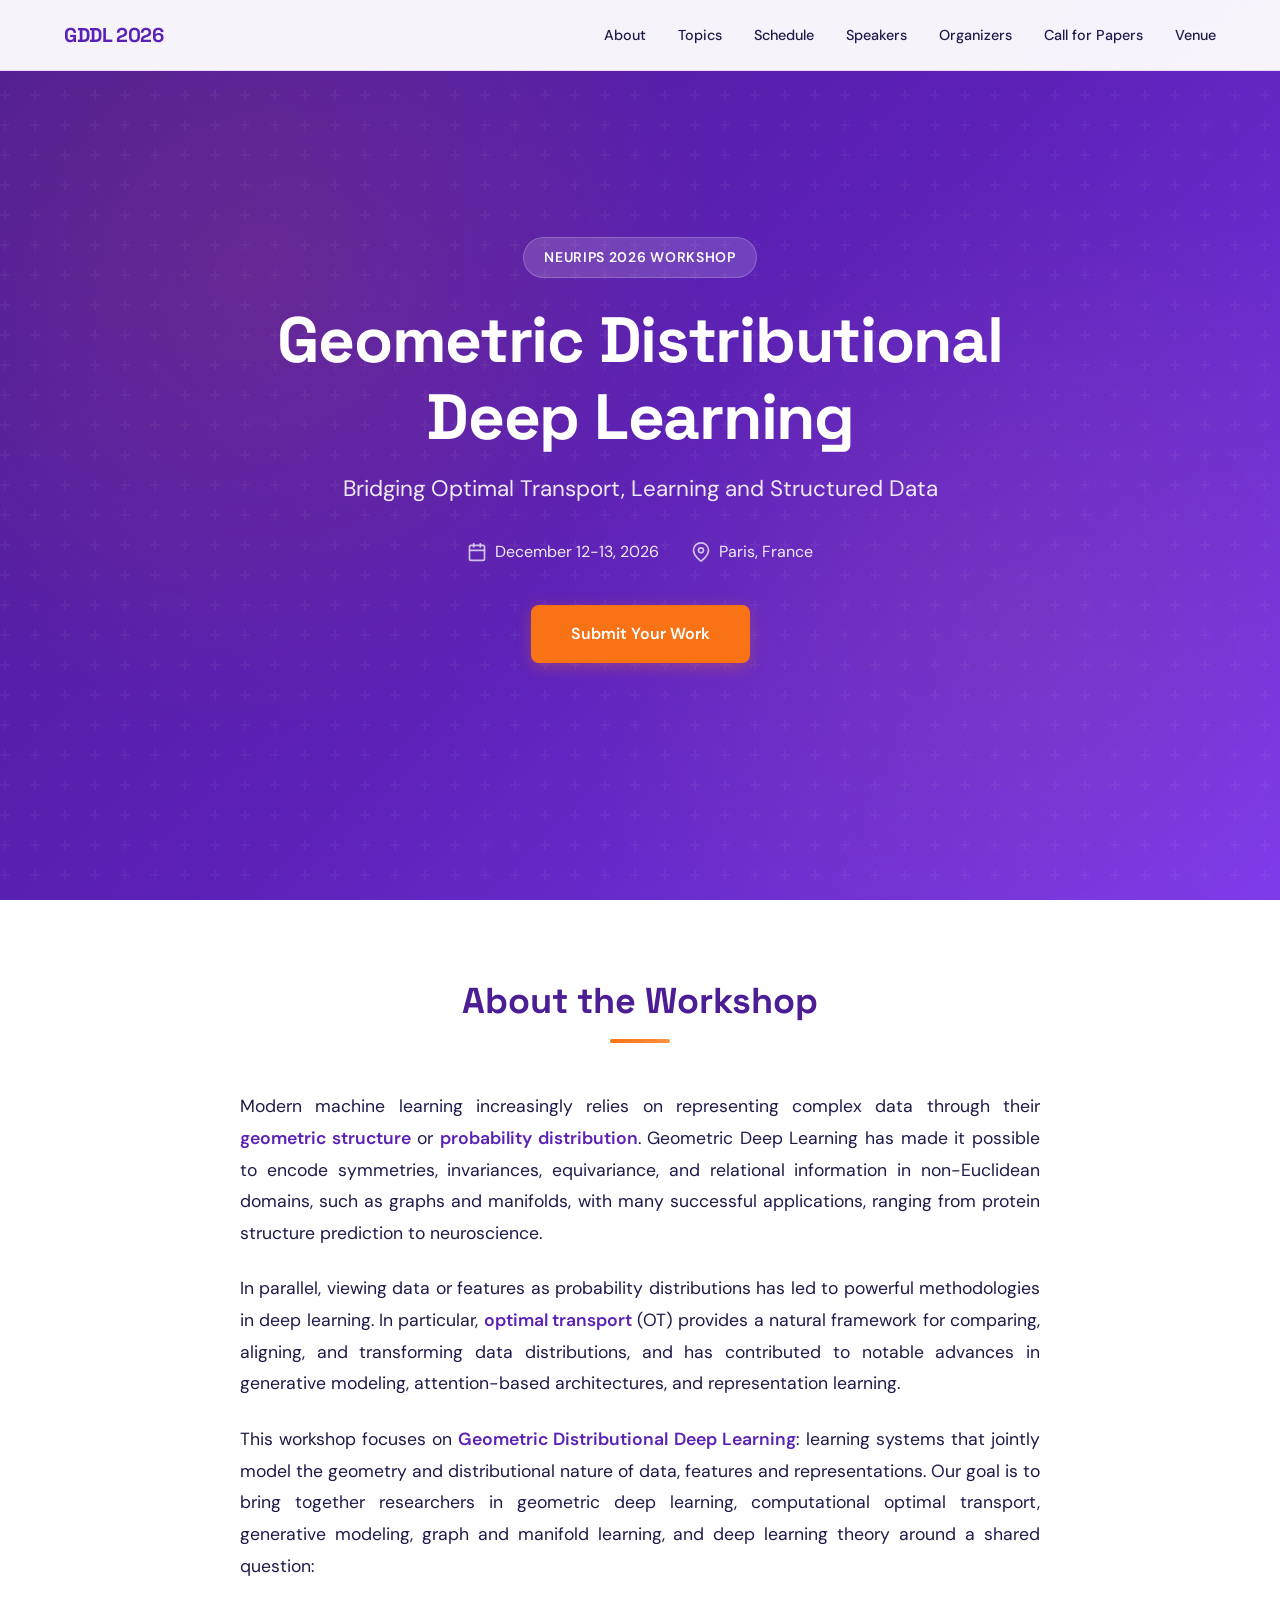
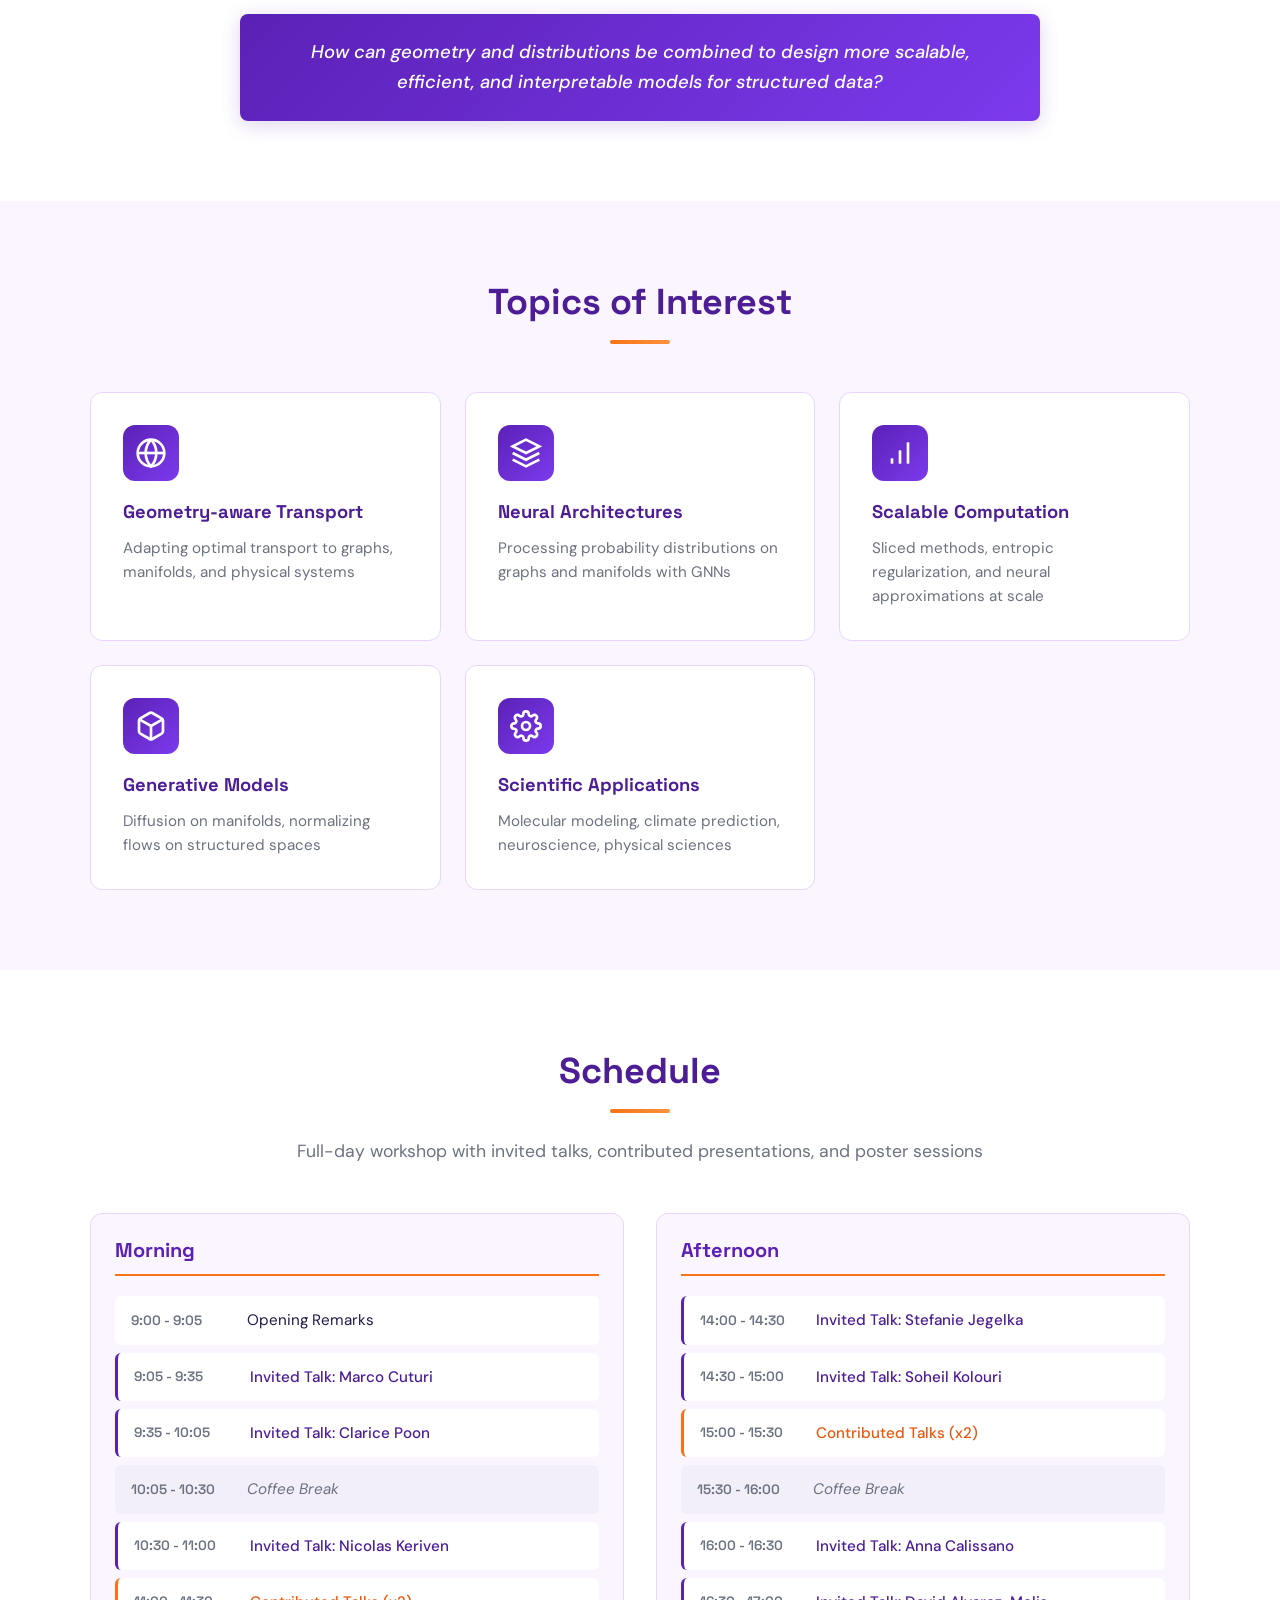
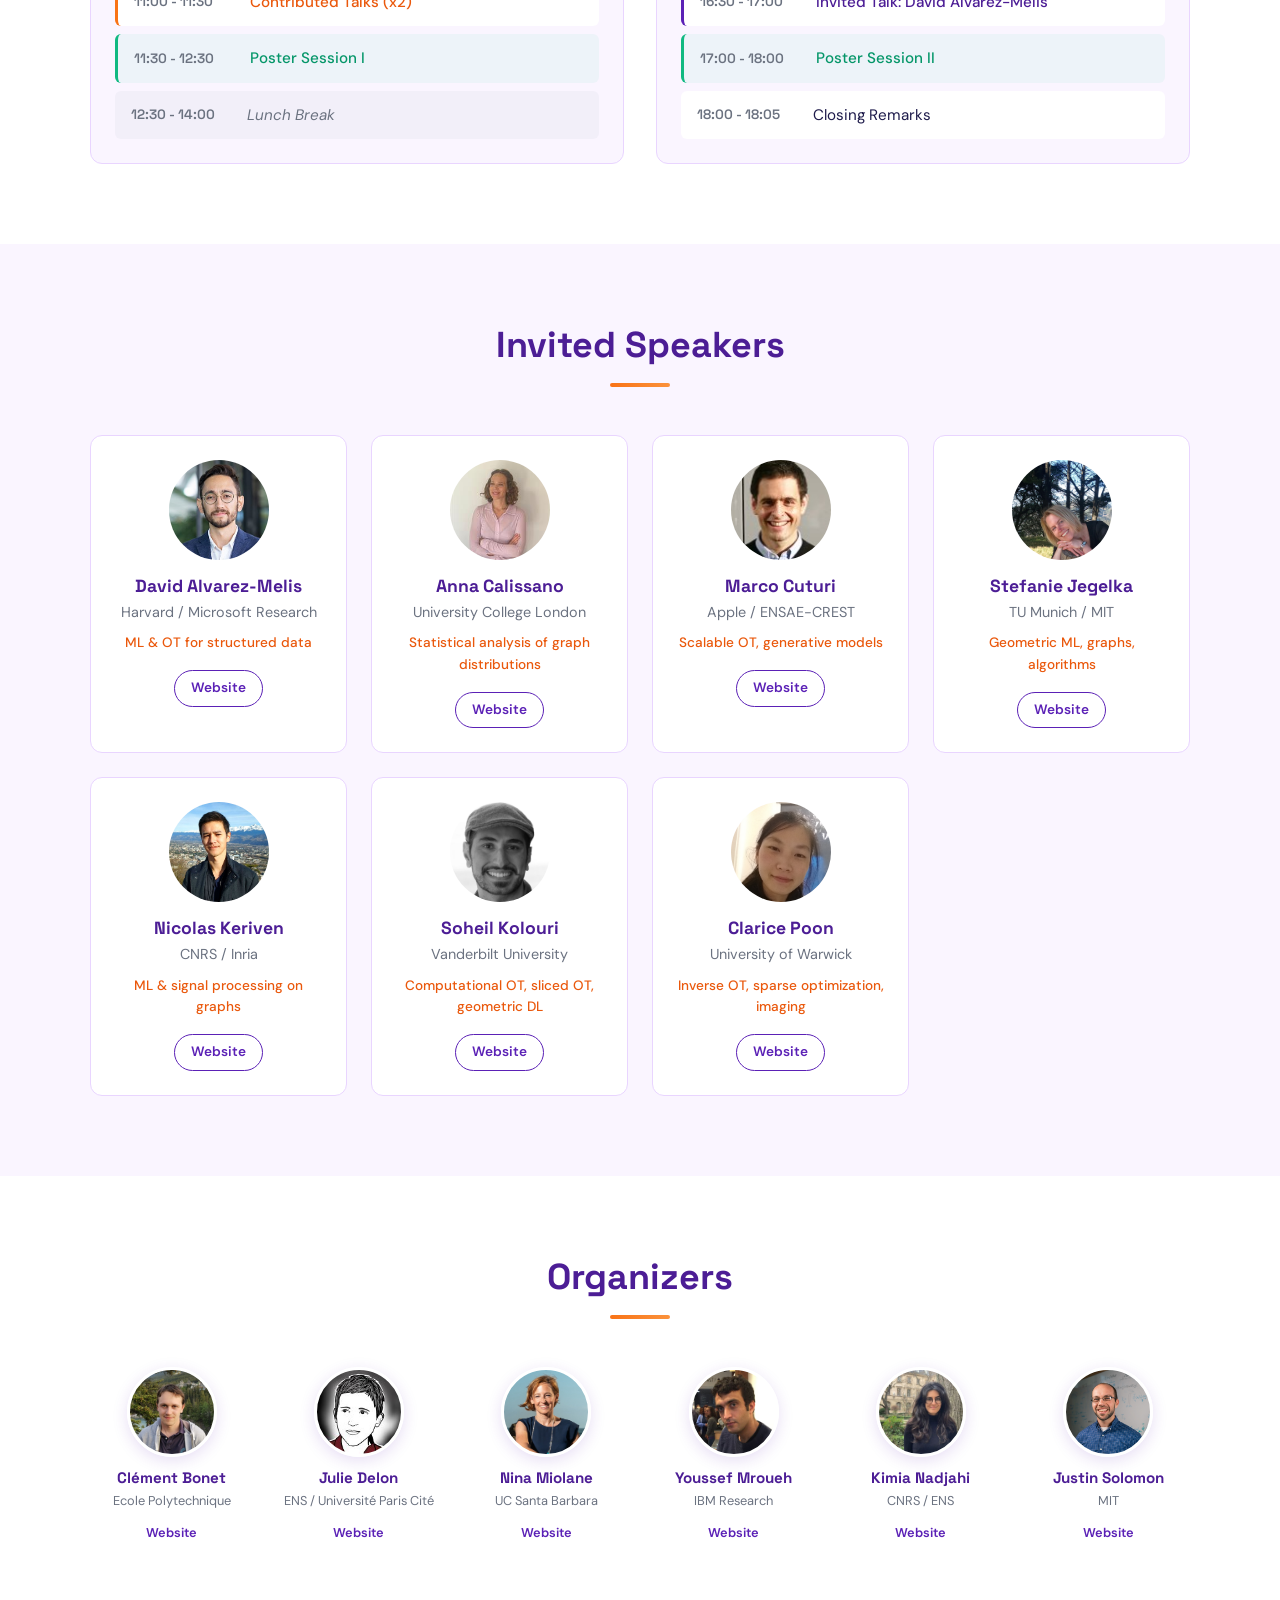
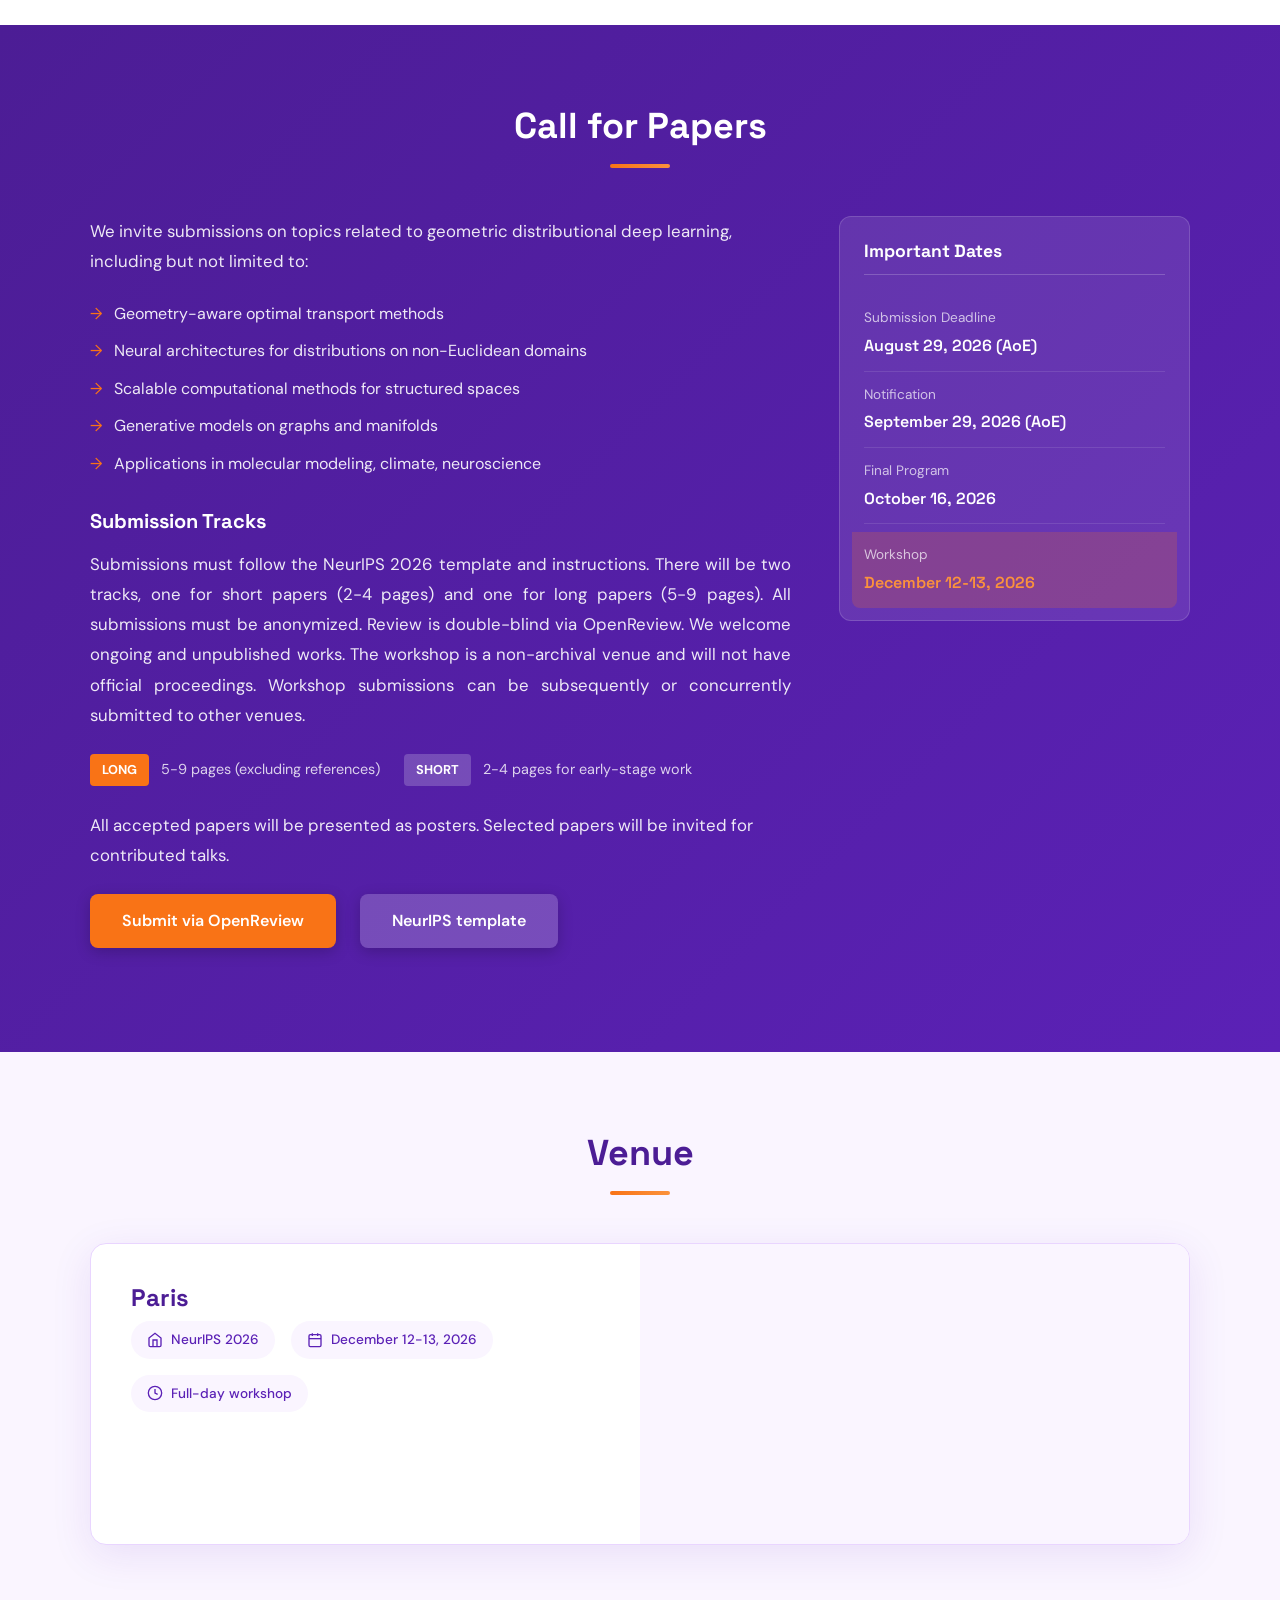
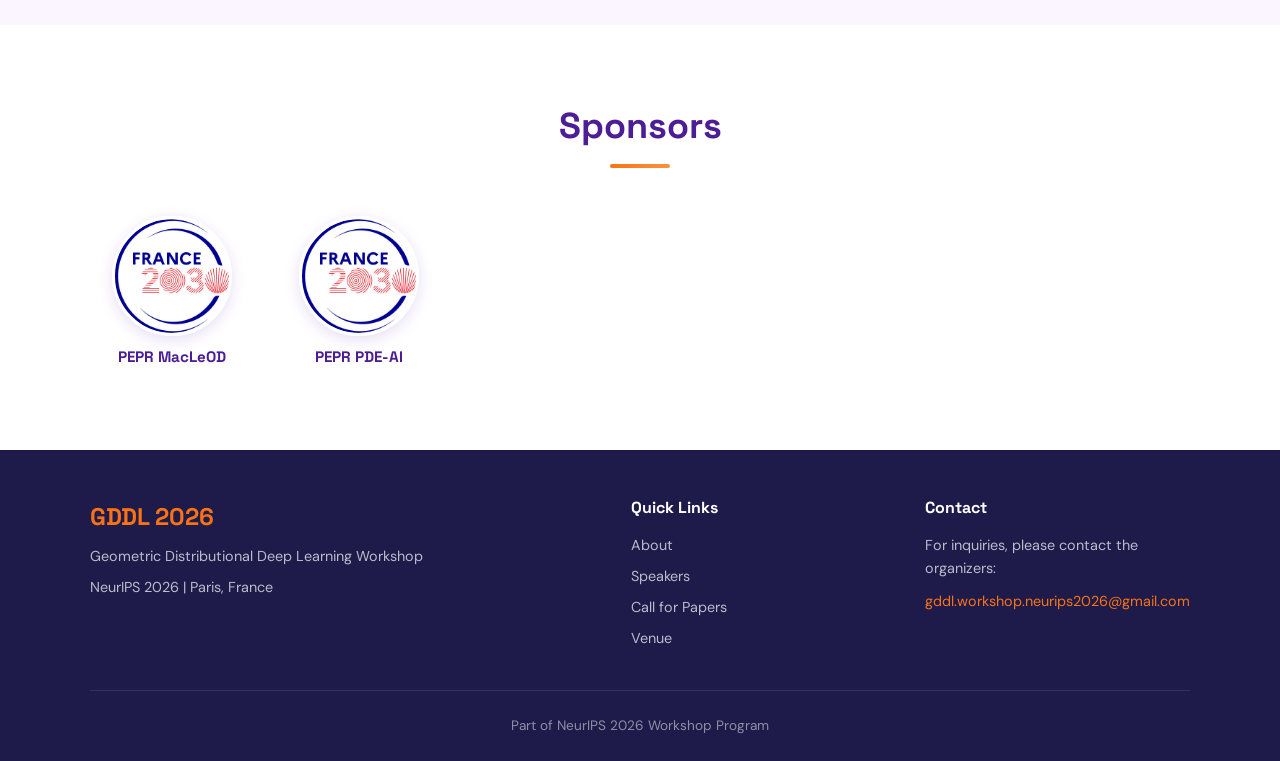
==== commit b3b5199a: "Correction pages" ====
--- a/index.html
+++ b/index.html
@@ -343,11 +343,11 @@
                     </ul>
 
                     <h3>Submission Tracks</h3>
-                    <p class="cfp-note" style="text-align: justify;">Submissions must follow the <a href="https://neurips.cc/Conferences/2026/CallForPapers" target="_blank">NeurIPS 2026</a> template and instructions. There will be two tracks, one for short papers (2-4 pages) and one for long papiers (5-8 pages). All submissions must be anonymized. Review is double-blind via OpenReview. We welcome ongoing and unpublished works. The workshop is a non-archival venue and will not have official proceedings. Workshop submissions can be subsequently or concurrently submitted to other venues.</p>
+                    <p class="cfp-note" style="text-align: justify;">Submissions must follow the <a href="https://neurips.cc/Conferences/2026/CallForPapers" target="_blank">NeurIPS 2026</a> template and instructions. There will be two tracks, one for short papers (2-4 pages) and one for long papers (5-9 pages). All submissions must be anonymized. Review is double-blind via OpenReview. We welcome ongoing and unpublished works. The workshop is a non-archival venue and will not have official proceedings. Workshop submissions can be subsequently or concurrently submitted to other venues.</p>
                     <div class="tracks">
                         <div class="track">
                             <span class="track-badge long">Long</span>
-                            <span class="track-desc">5-8 pages (excluding references)</span>
+                            <span class="track-desc">5-9 pages (excluding references)</span>
                         </div>
                         <div class="track">
                             <span class="track-badge short">Short</span>
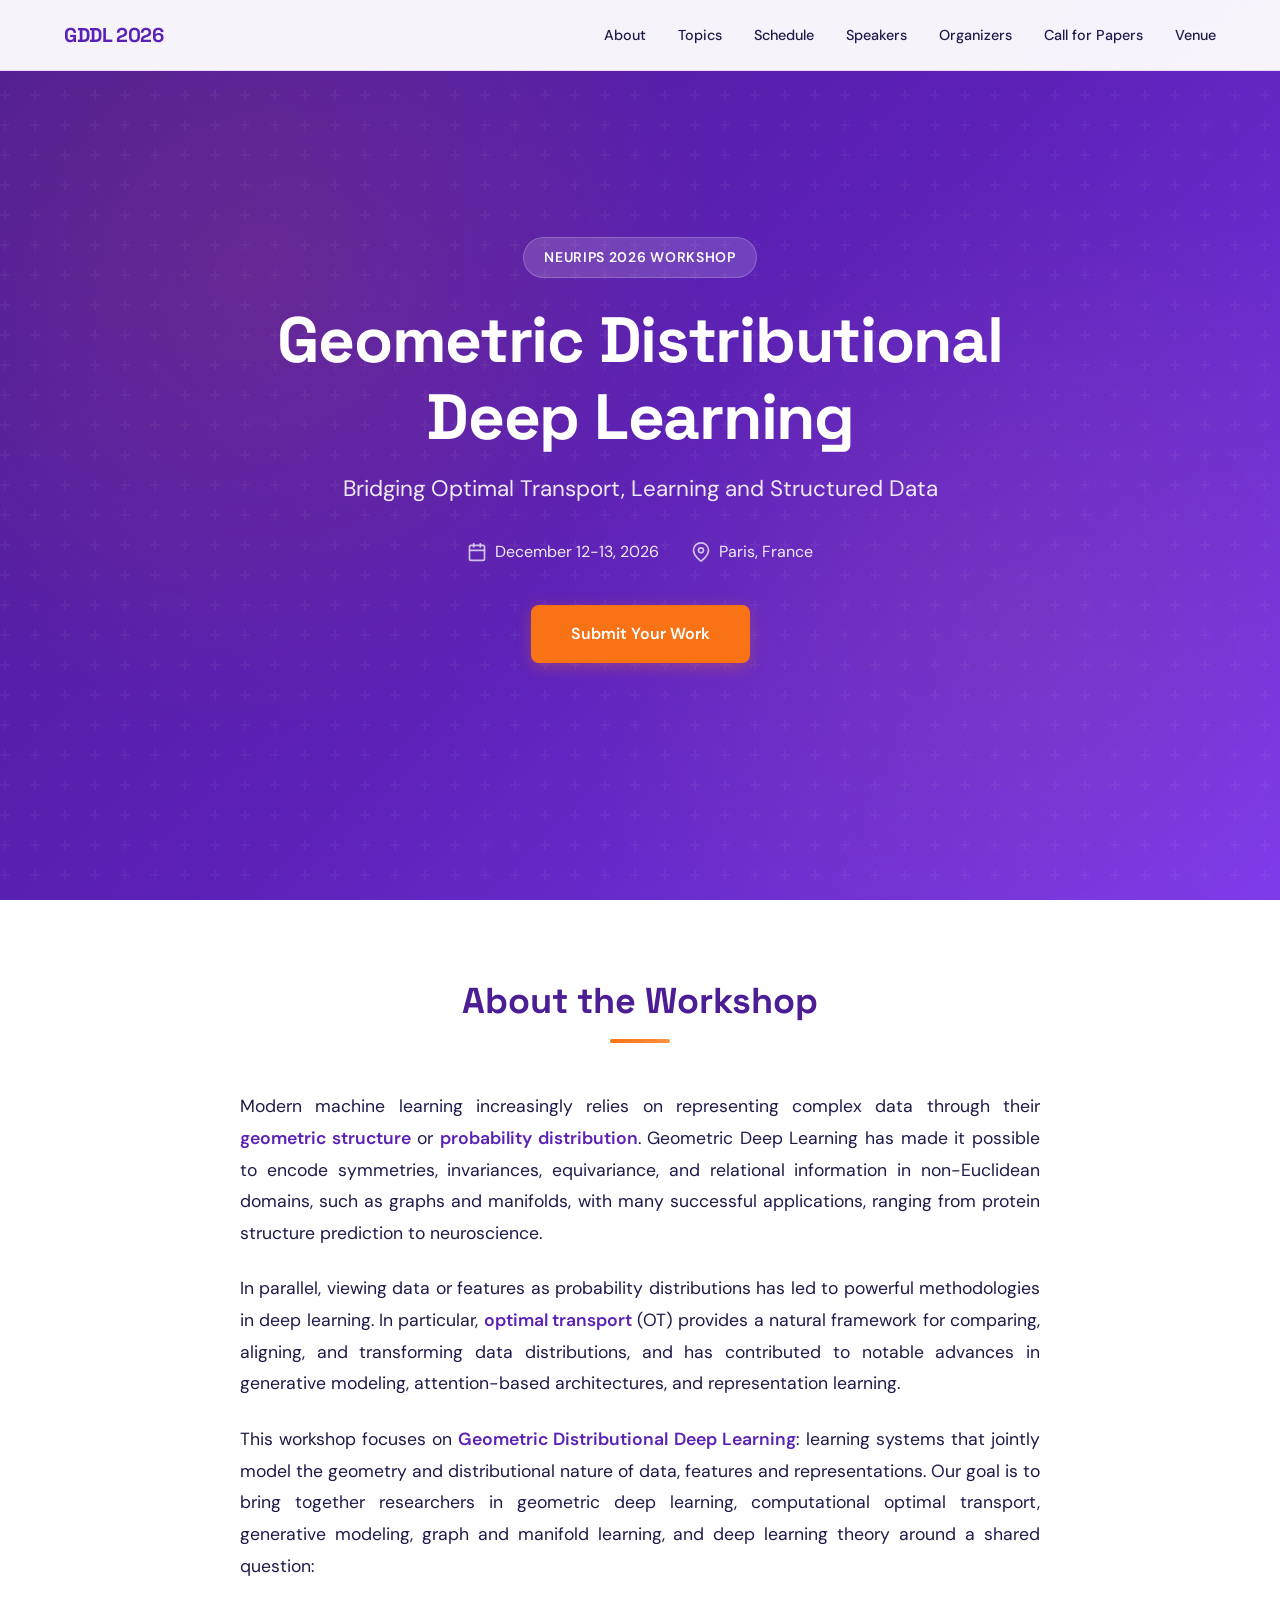
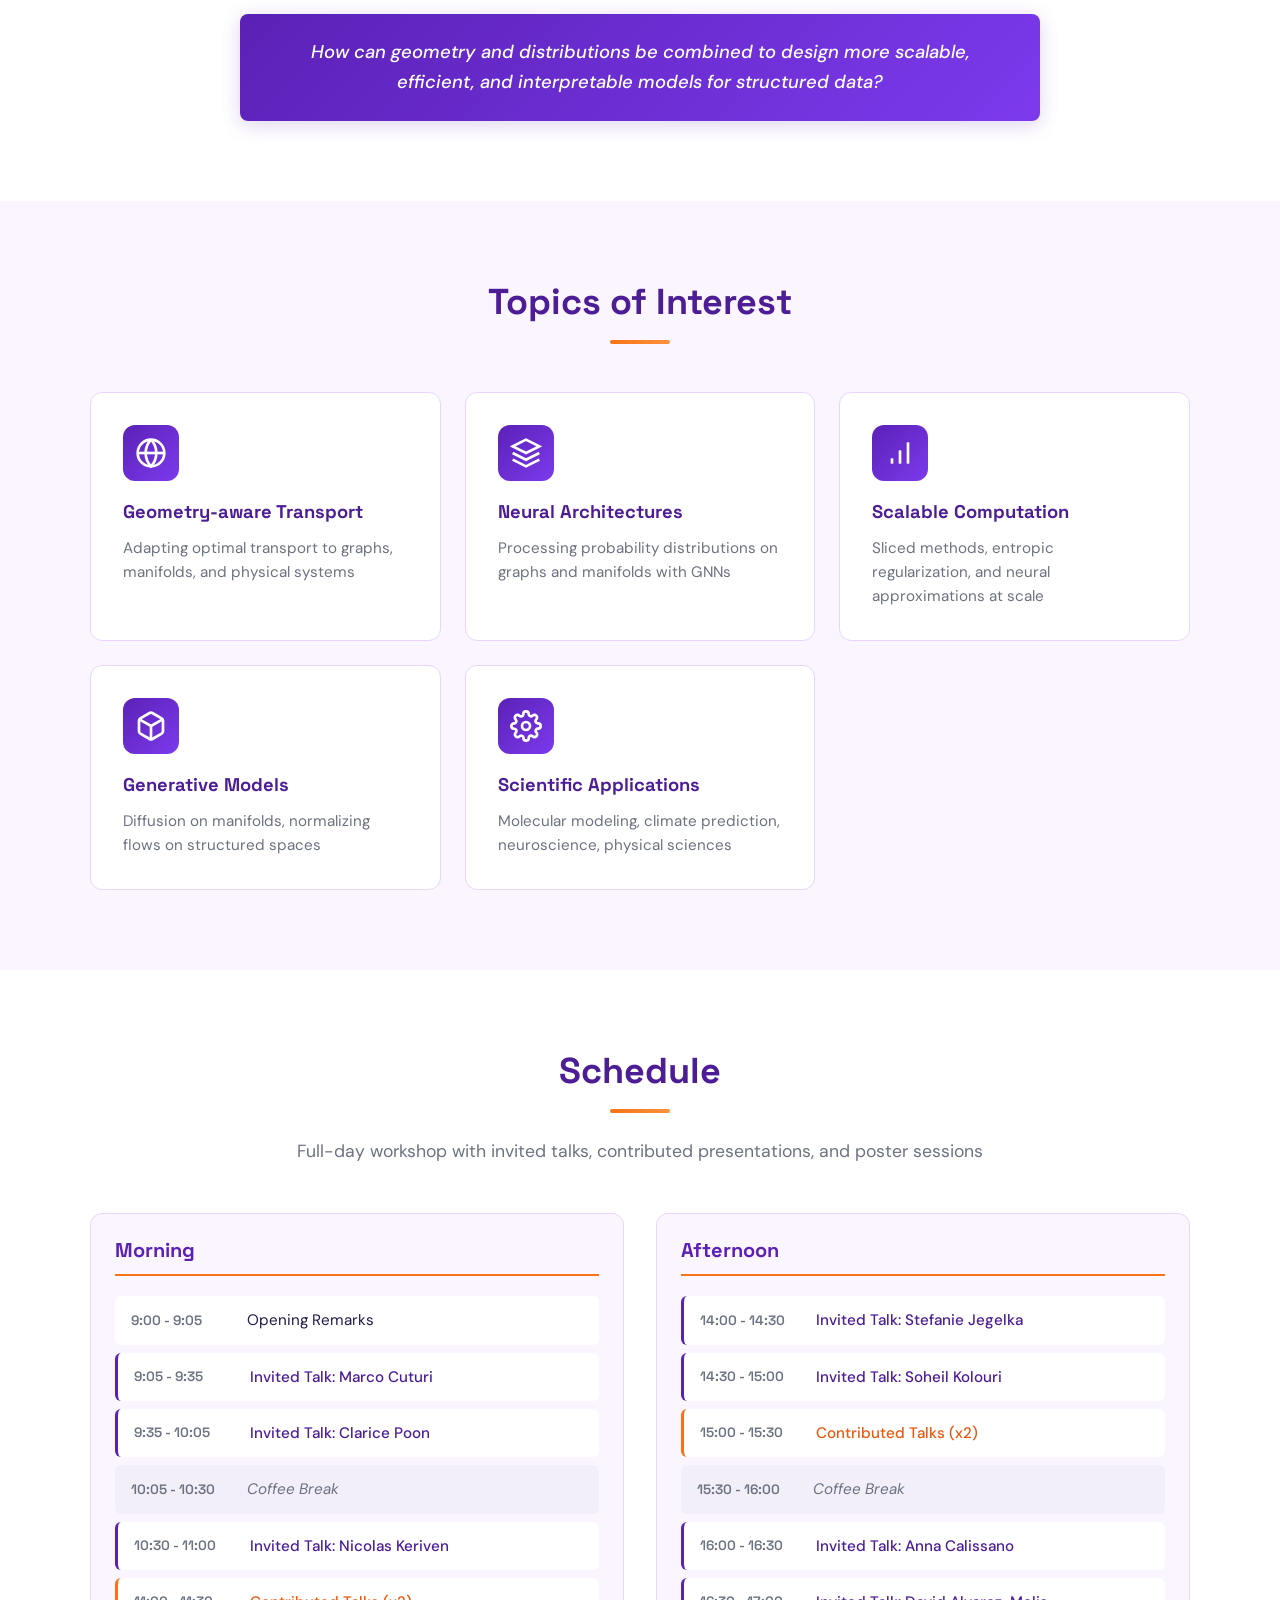
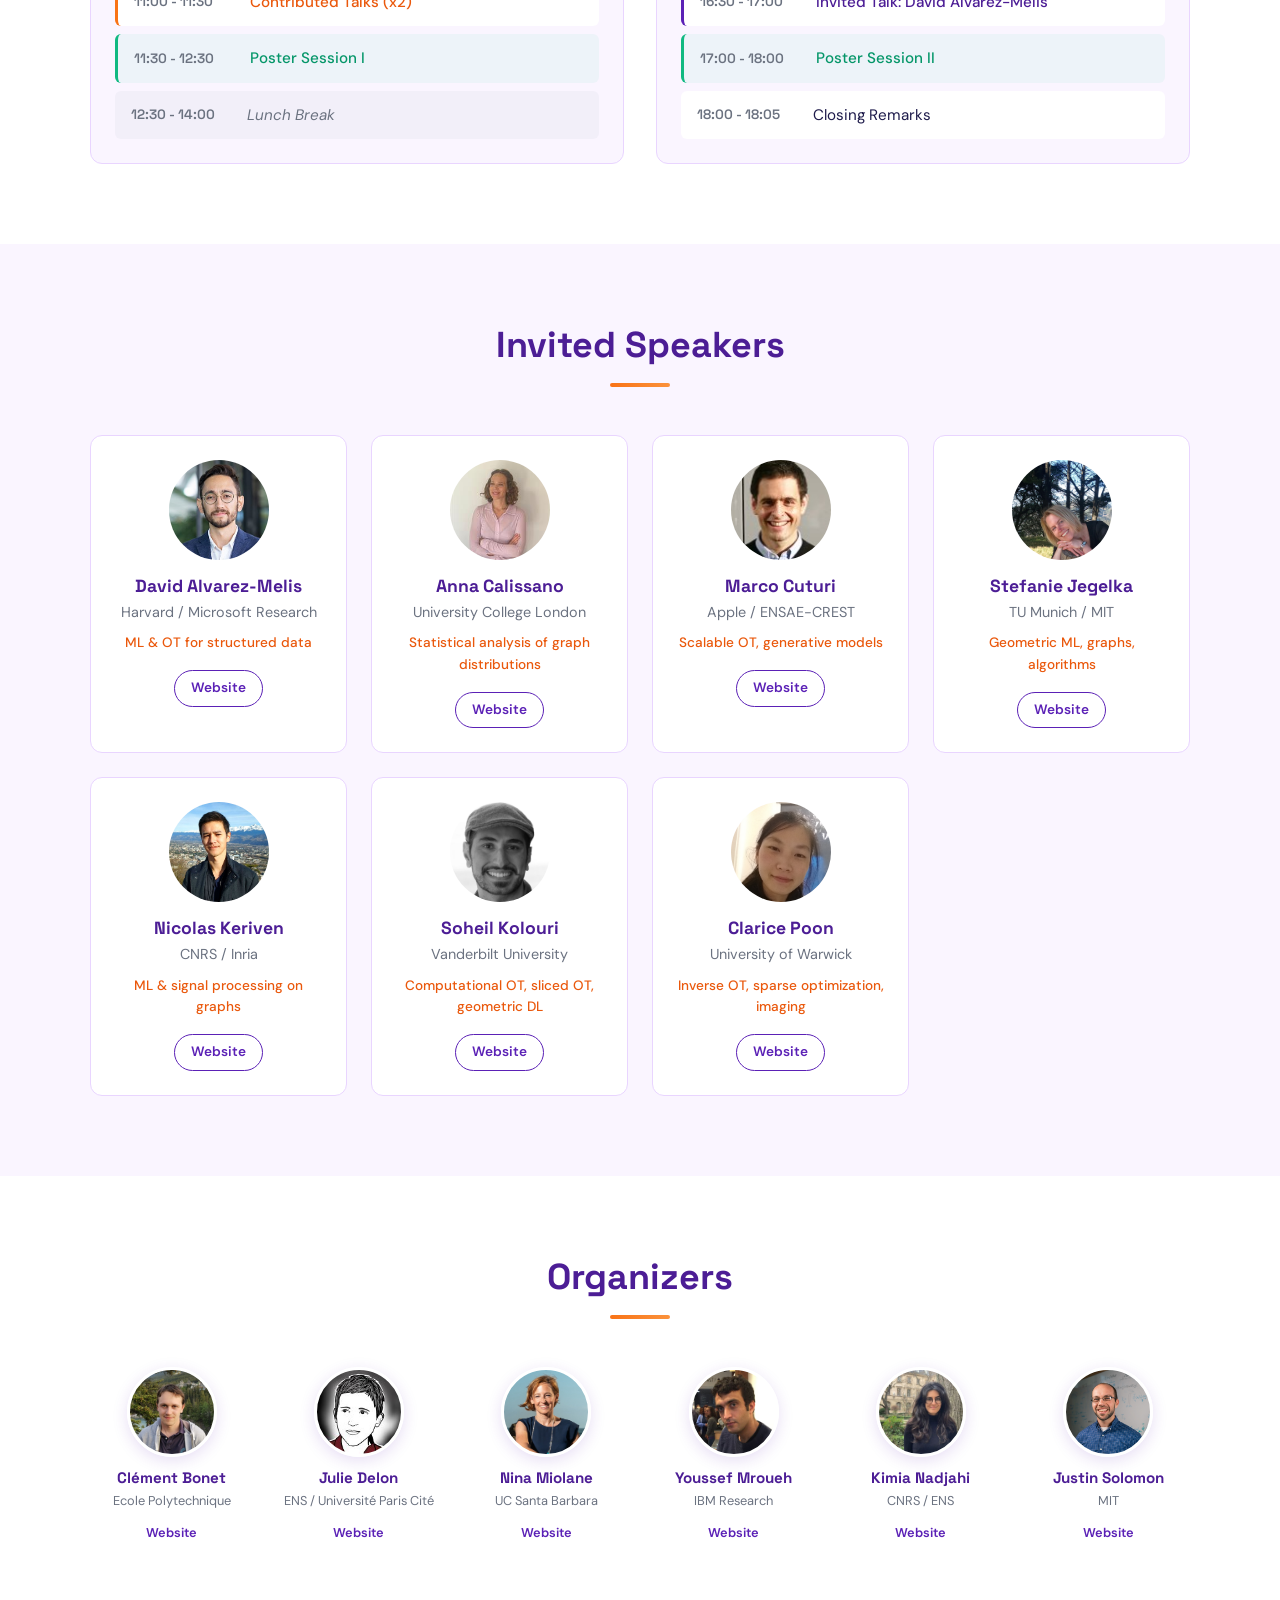
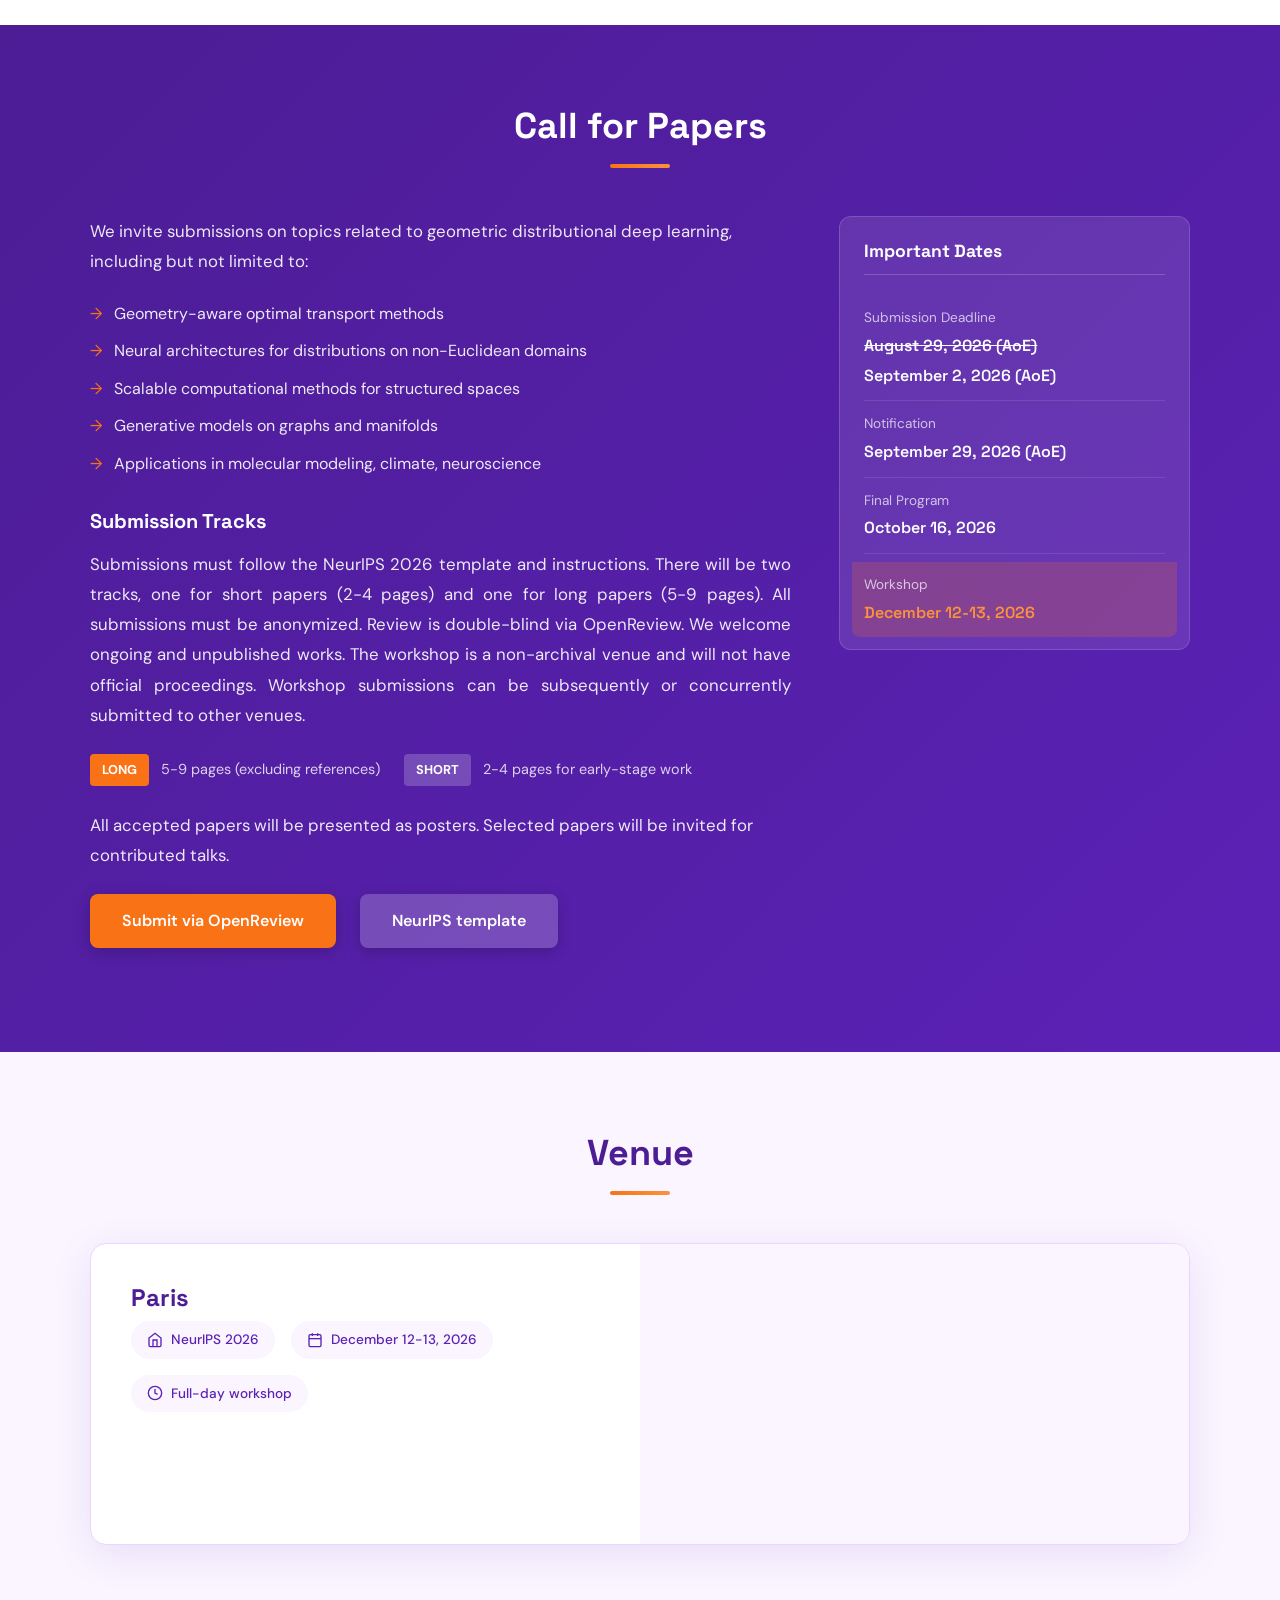
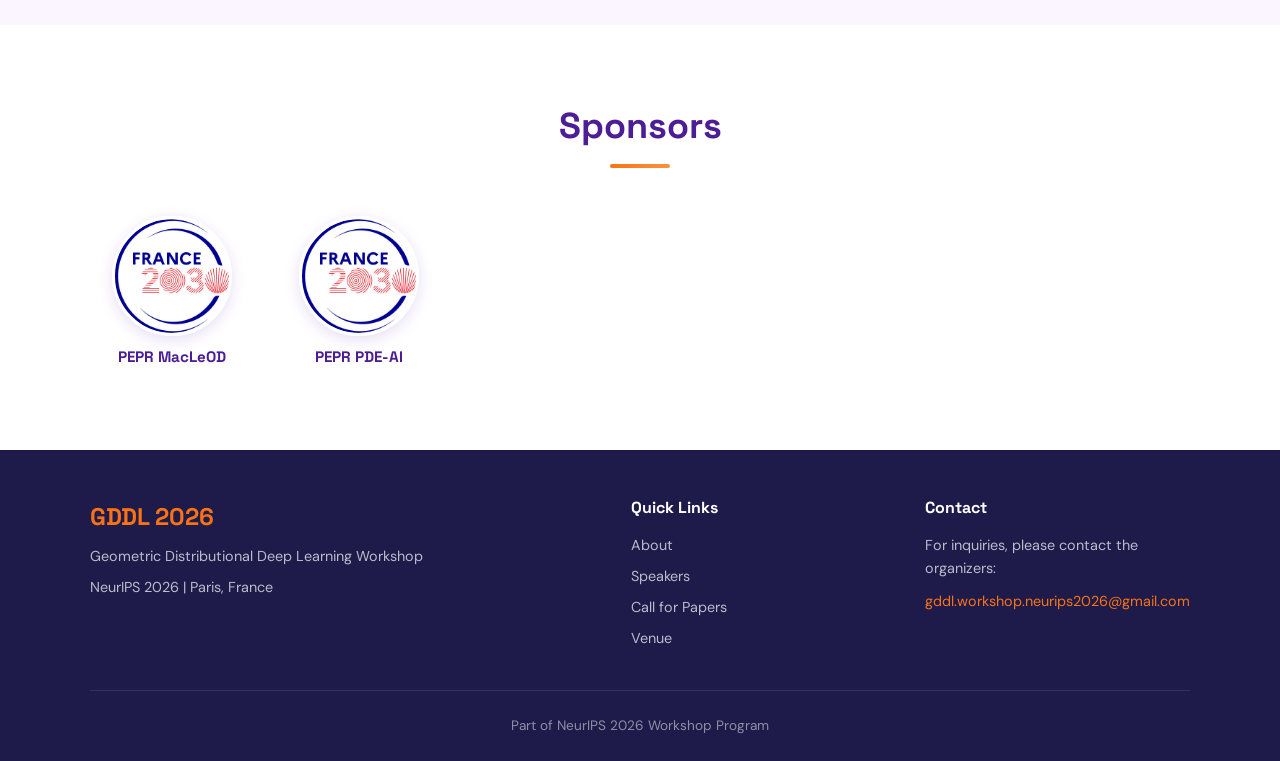
==== commit b68eb21e: "Up dates submission" ====
--- a/index.html
+++ b/index.html
@@ -371,7 +371,8 @@
                     <h3>Important Dates</h3>
                     <div class="date-item">
                         <span class="date-label">Submission Deadline</span>
-                        <span class="date-value">August 29, 2026 (AoE)</span>
+                        <span class="date-value old-date">August 29, 2026 (AoE)</span>
+                        <span class="date-value">September 2, 2026 (AoE)</span>
                     </div>
                     <div class="date-item">
                         <span class="date-label">Notification</span>
--- a/css/style.css
+++ b/css/style.css
@@ -813,6 +813,10 @@
     font-family: 'Space Grotesk', sans-serif;
 }
 
+.old-date {
+    text-decoration: line-through;
+}
+
 .date-item.highlight {
     background: rgba(249, 115, 22, 0.2);
     margin: 0.5rem -0.75rem -0.75rem;
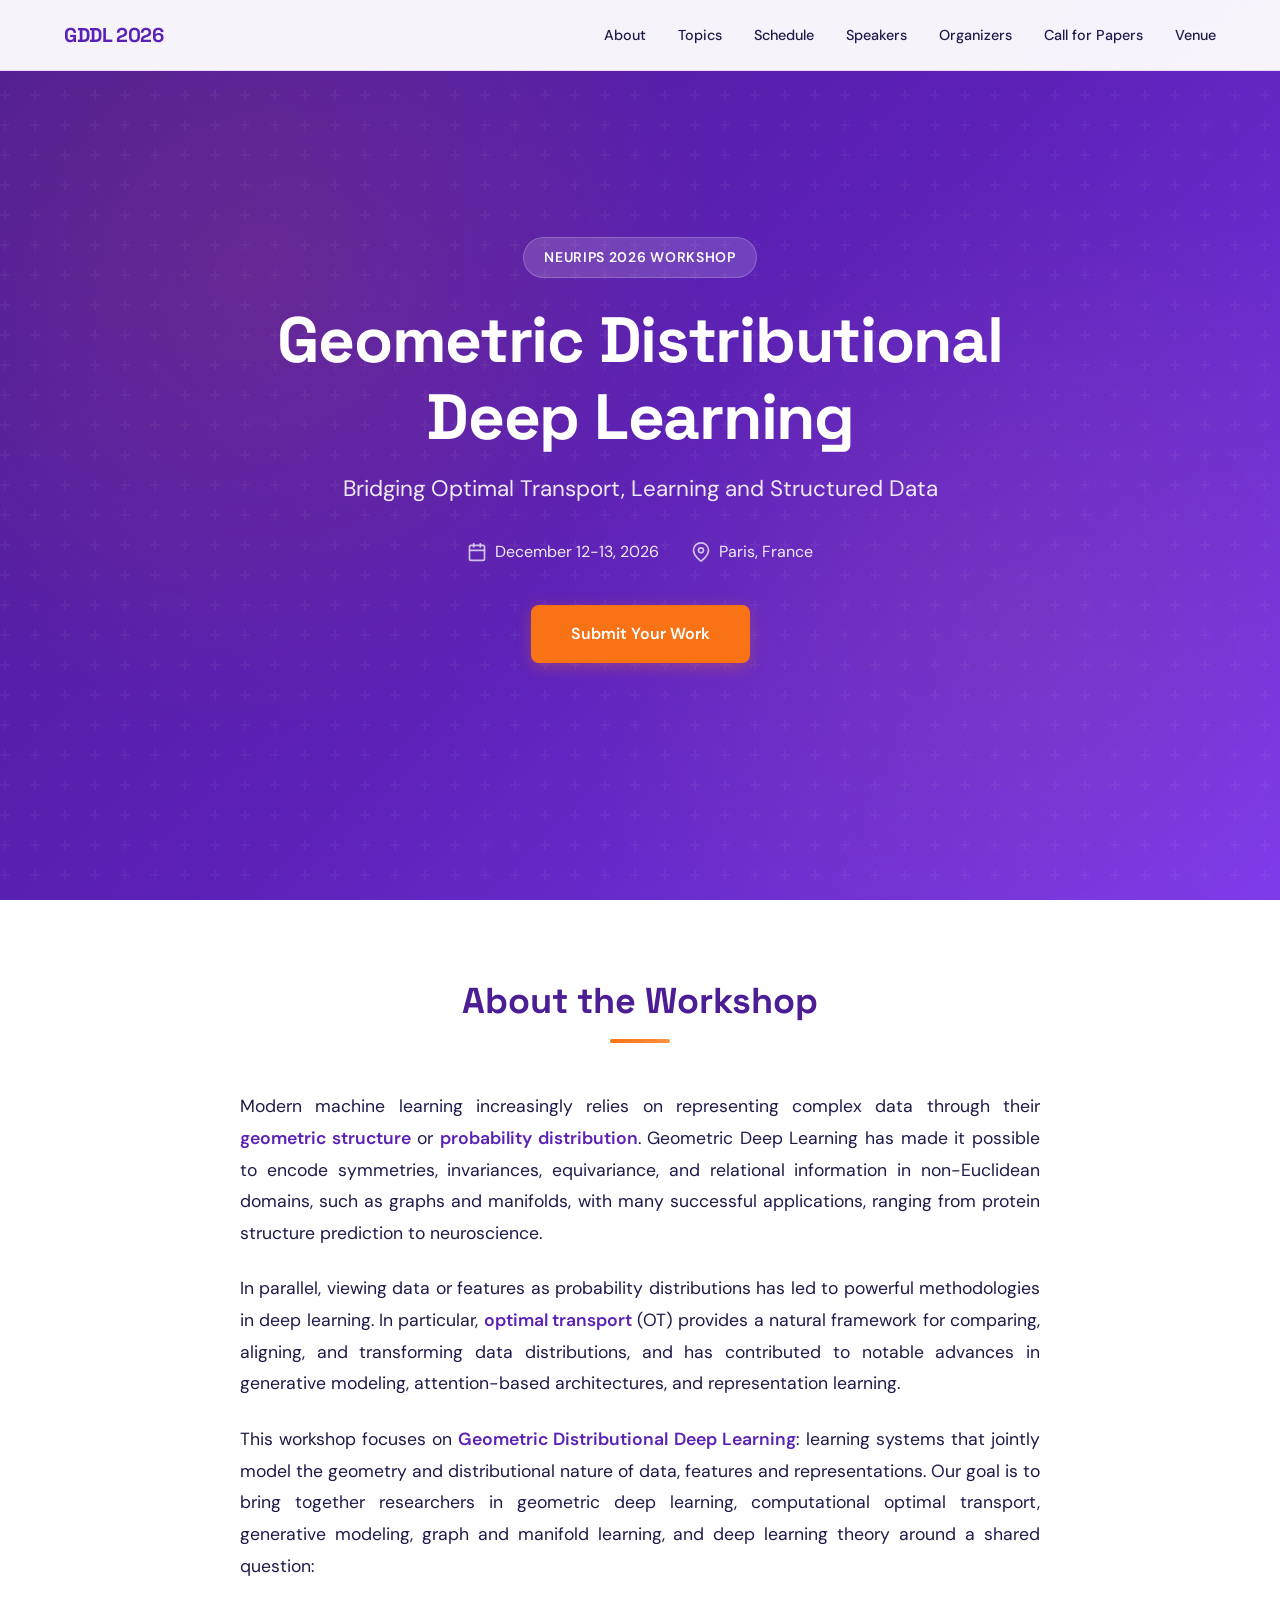
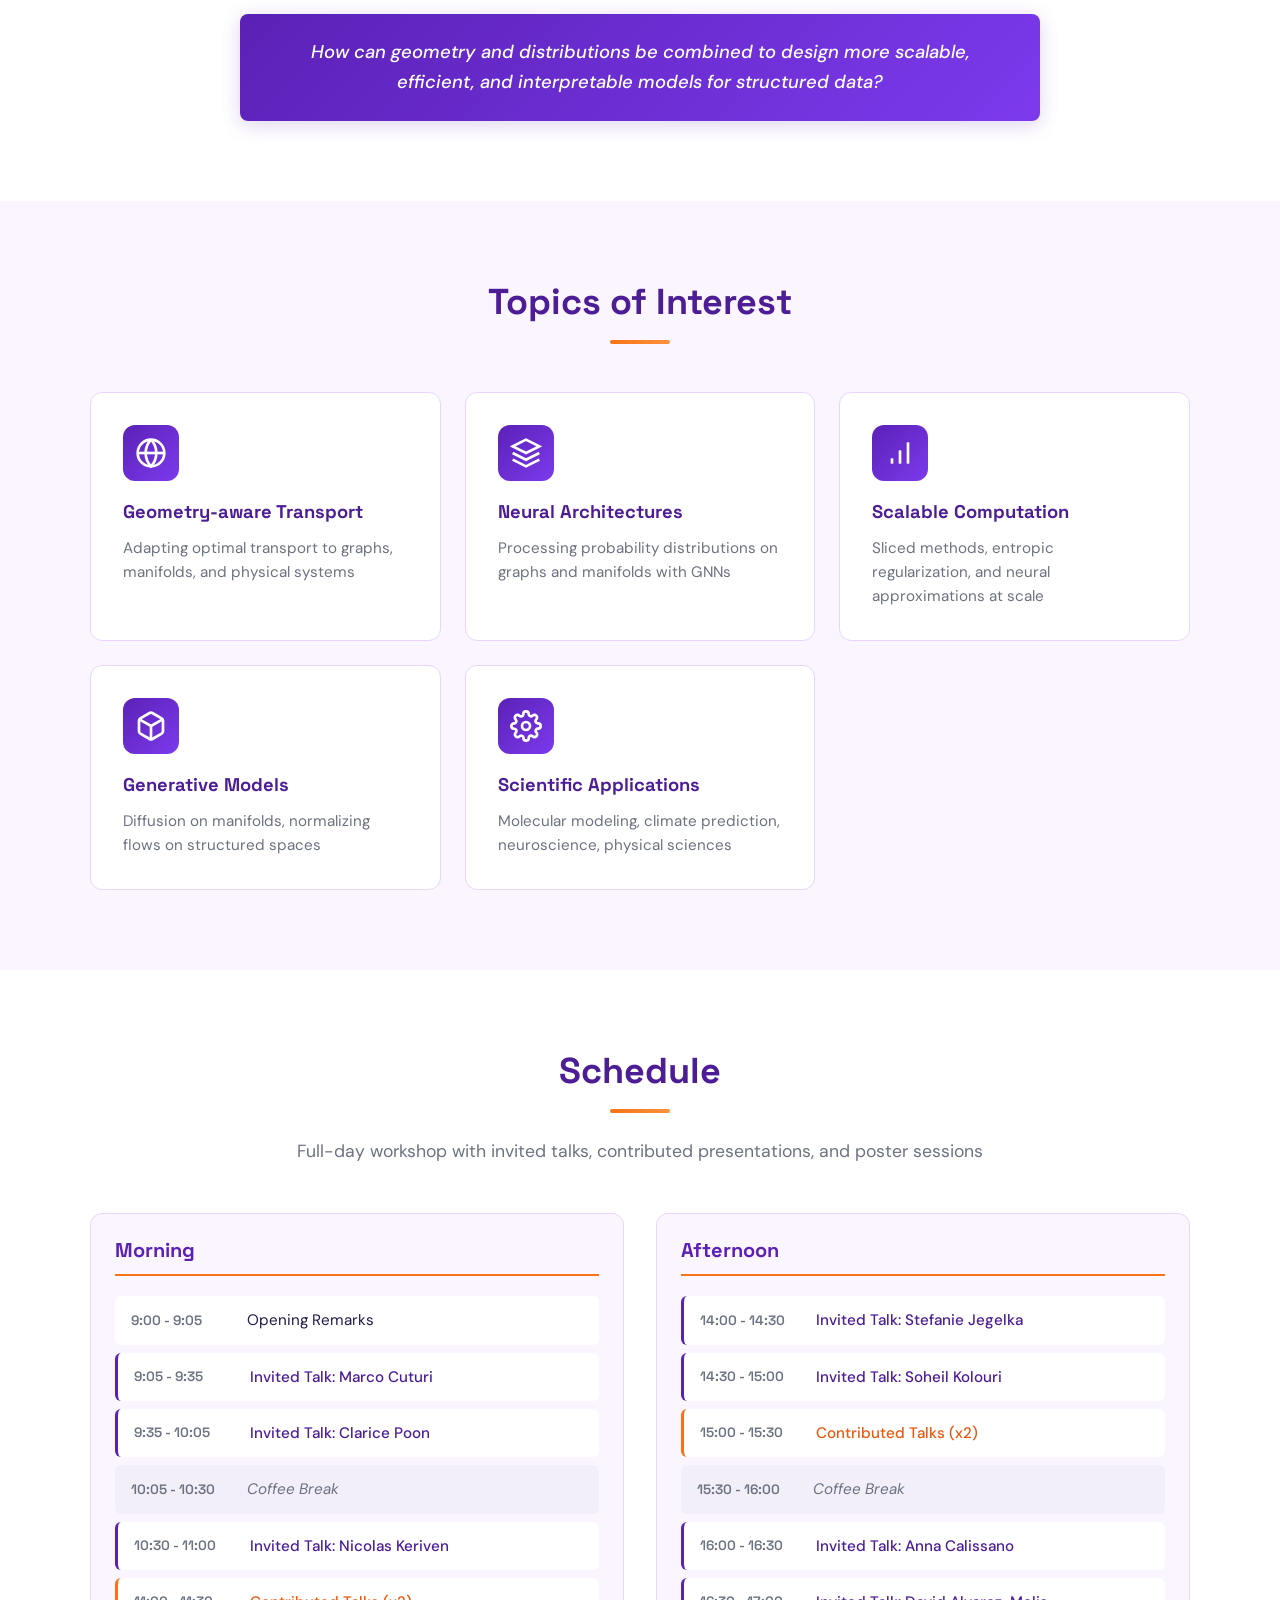
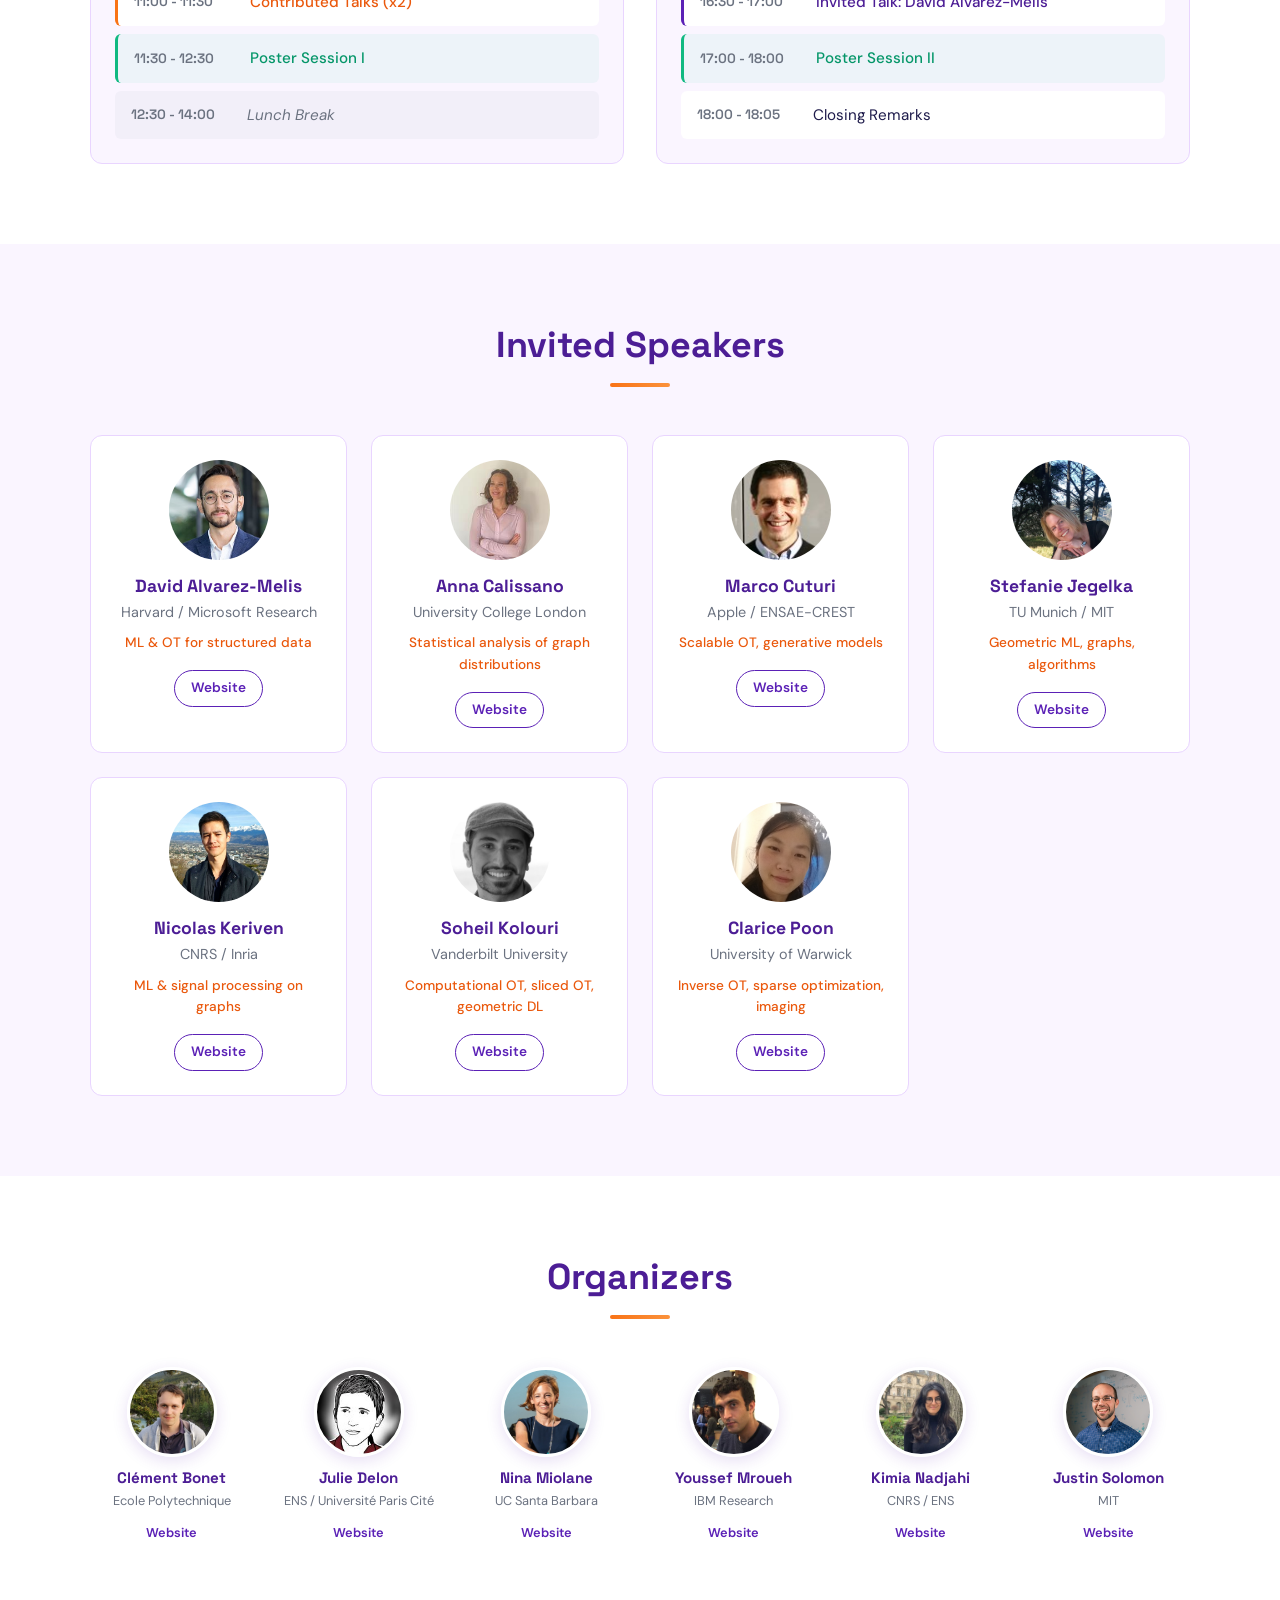
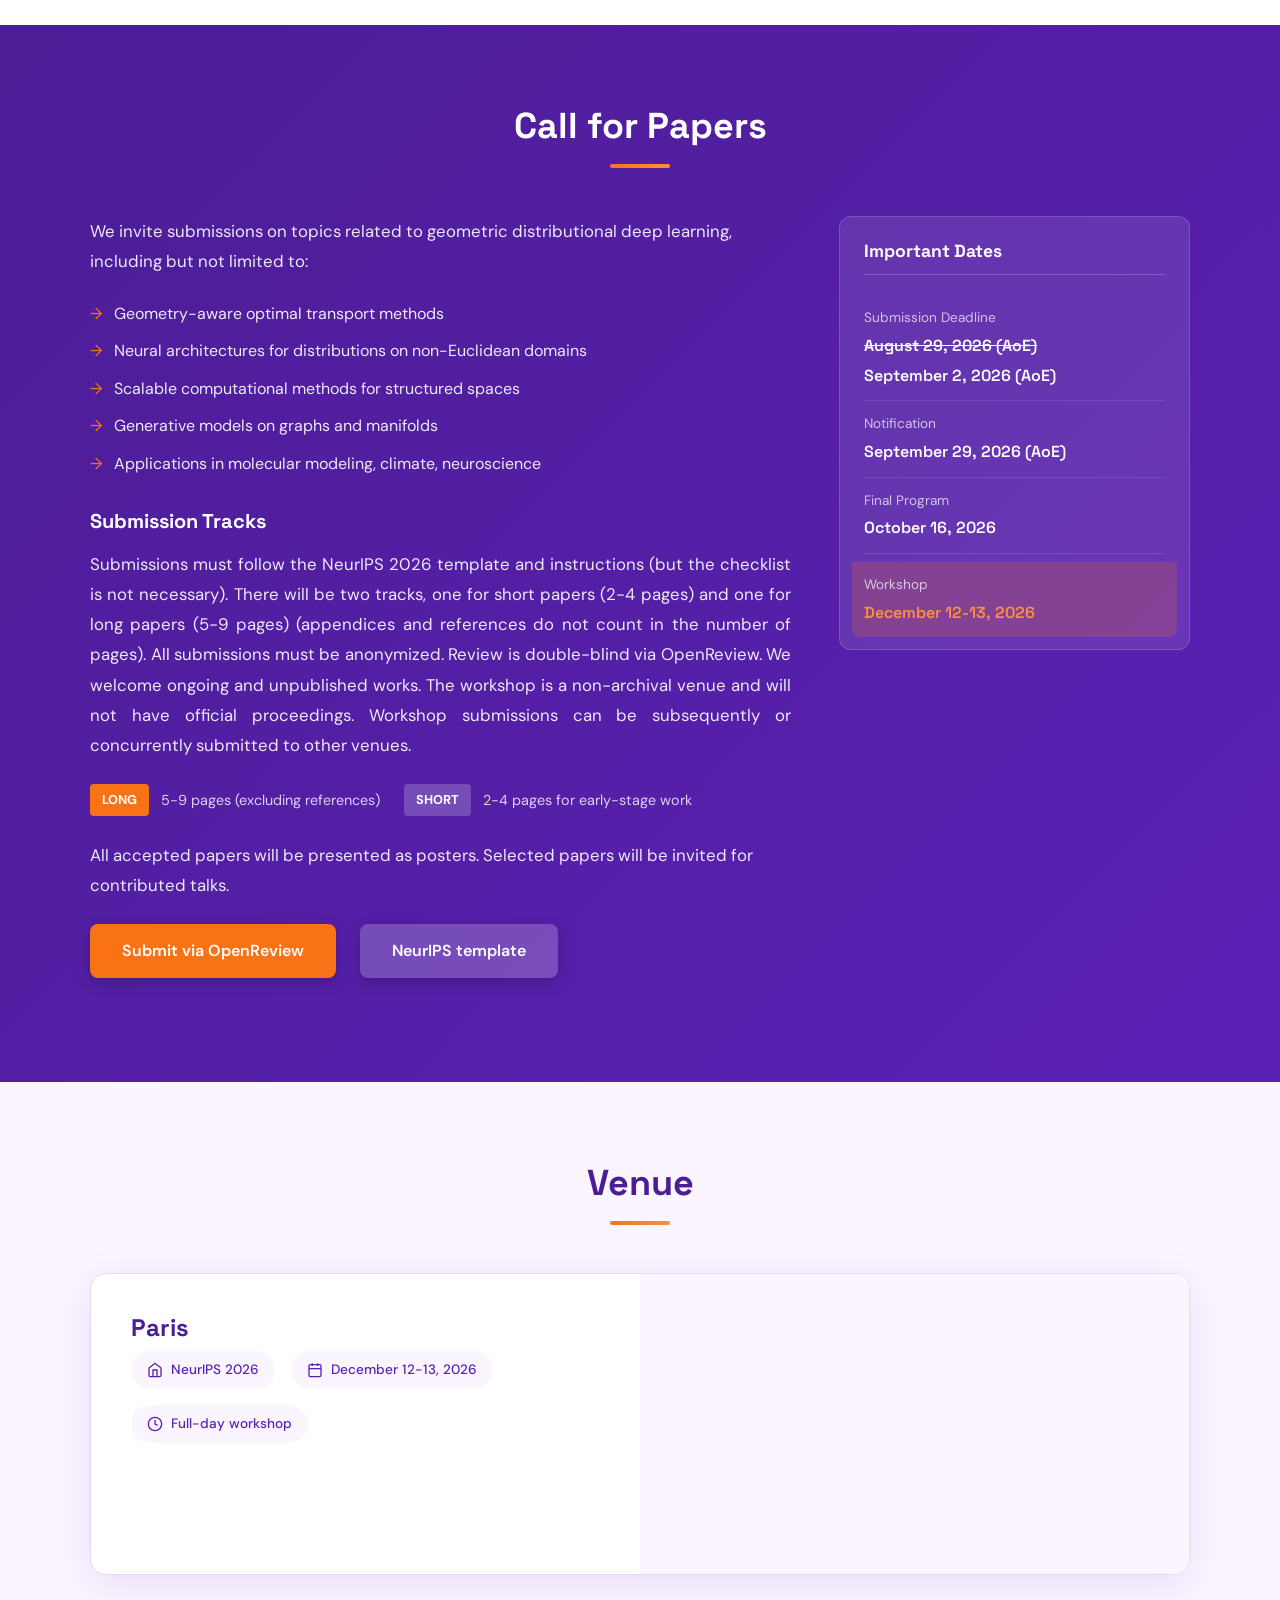
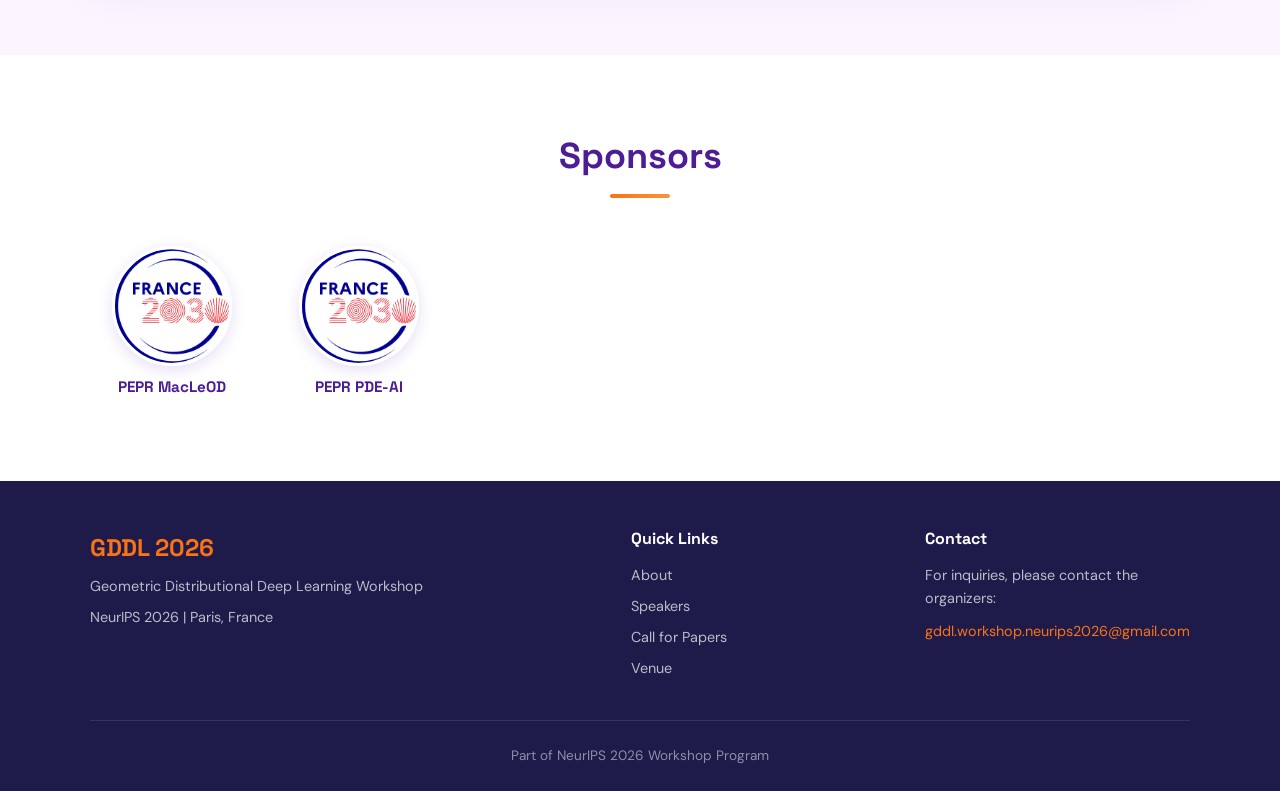
==== commit a5b0af08: "update instructions" ====
--- a/index.html
+++ b/index.html
@@ -343,7 +343,7 @@
                     </ul>
 
                     <h3>Submission Tracks</h3>
-                    <p class="cfp-note" style="text-align: justify;">Submissions must follow the <a href="https://neurips.cc/Conferences/2026/CallForPapers" target="_blank">NeurIPS 2026</a> template and instructions. There will be two tracks, one for short papers (2-4 pages) and one for long papers (5-9 pages). All submissions must be anonymized. Review is double-blind via OpenReview. We welcome ongoing and unpublished works. The workshop is a non-archival venue and will not have official proceedings. Workshop submissions can be subsequently or concurrently submitted to other venues.</p>
+                    <p class="cfp-note" style="text-align: justify;">Submissions must follow the <a href="https://neurips.cc/Conferences/2026/CallForPapers" target="_blank">NeurIPS 2026</a> template and instructions (but the checklist is not necessary). There will be two tracks, one for short papers (2-4 pages) and one for long papers (5-9 pages) (appendices and references do not count in the number of pages). All submissions must be anonymized. Review is double-blind via OpenReview. We welcome ongoing and unpublished works. The workshop is a non-archival venue and will not have official proceedings. Workshop submissions can be subsequently or concurrently submitted to other venues.</p>
                     <div class="tracks">
                         <div class="track">
                             <span class="track-badge long">Long</span>
@@ -371,7 +371,7 @@
                     <h3>Important Dates</h3>
                     <div class="date-item">
                         <span class="date-label">Submission Deadline</span>
-                        <span class="date-value old-date">August 29, 2026 (AoE)</span>
+                        <span class="date-value"><s>August 29, 2026 (AoE)</s></span>
                         <span class="date-value">September 2, 2026 (AoE)</span>
                     </div>
                     <div class="date-item">
